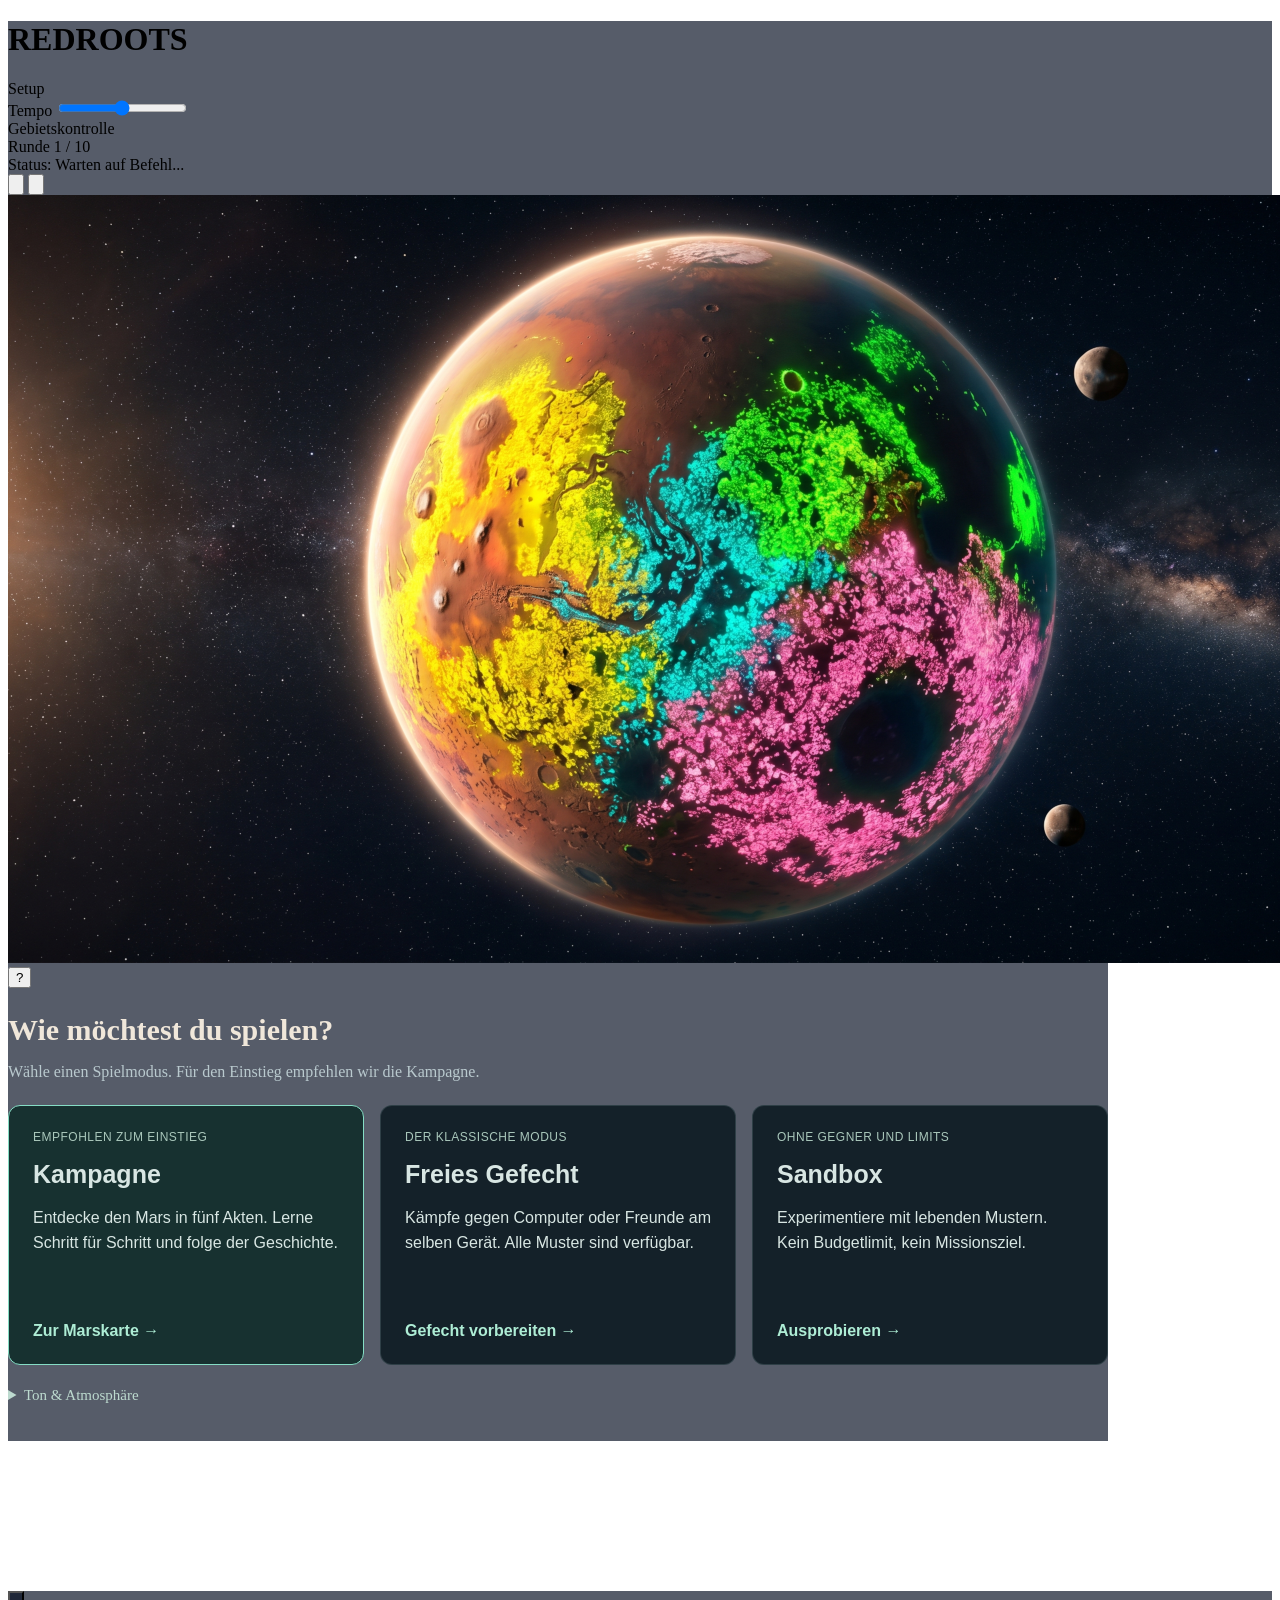
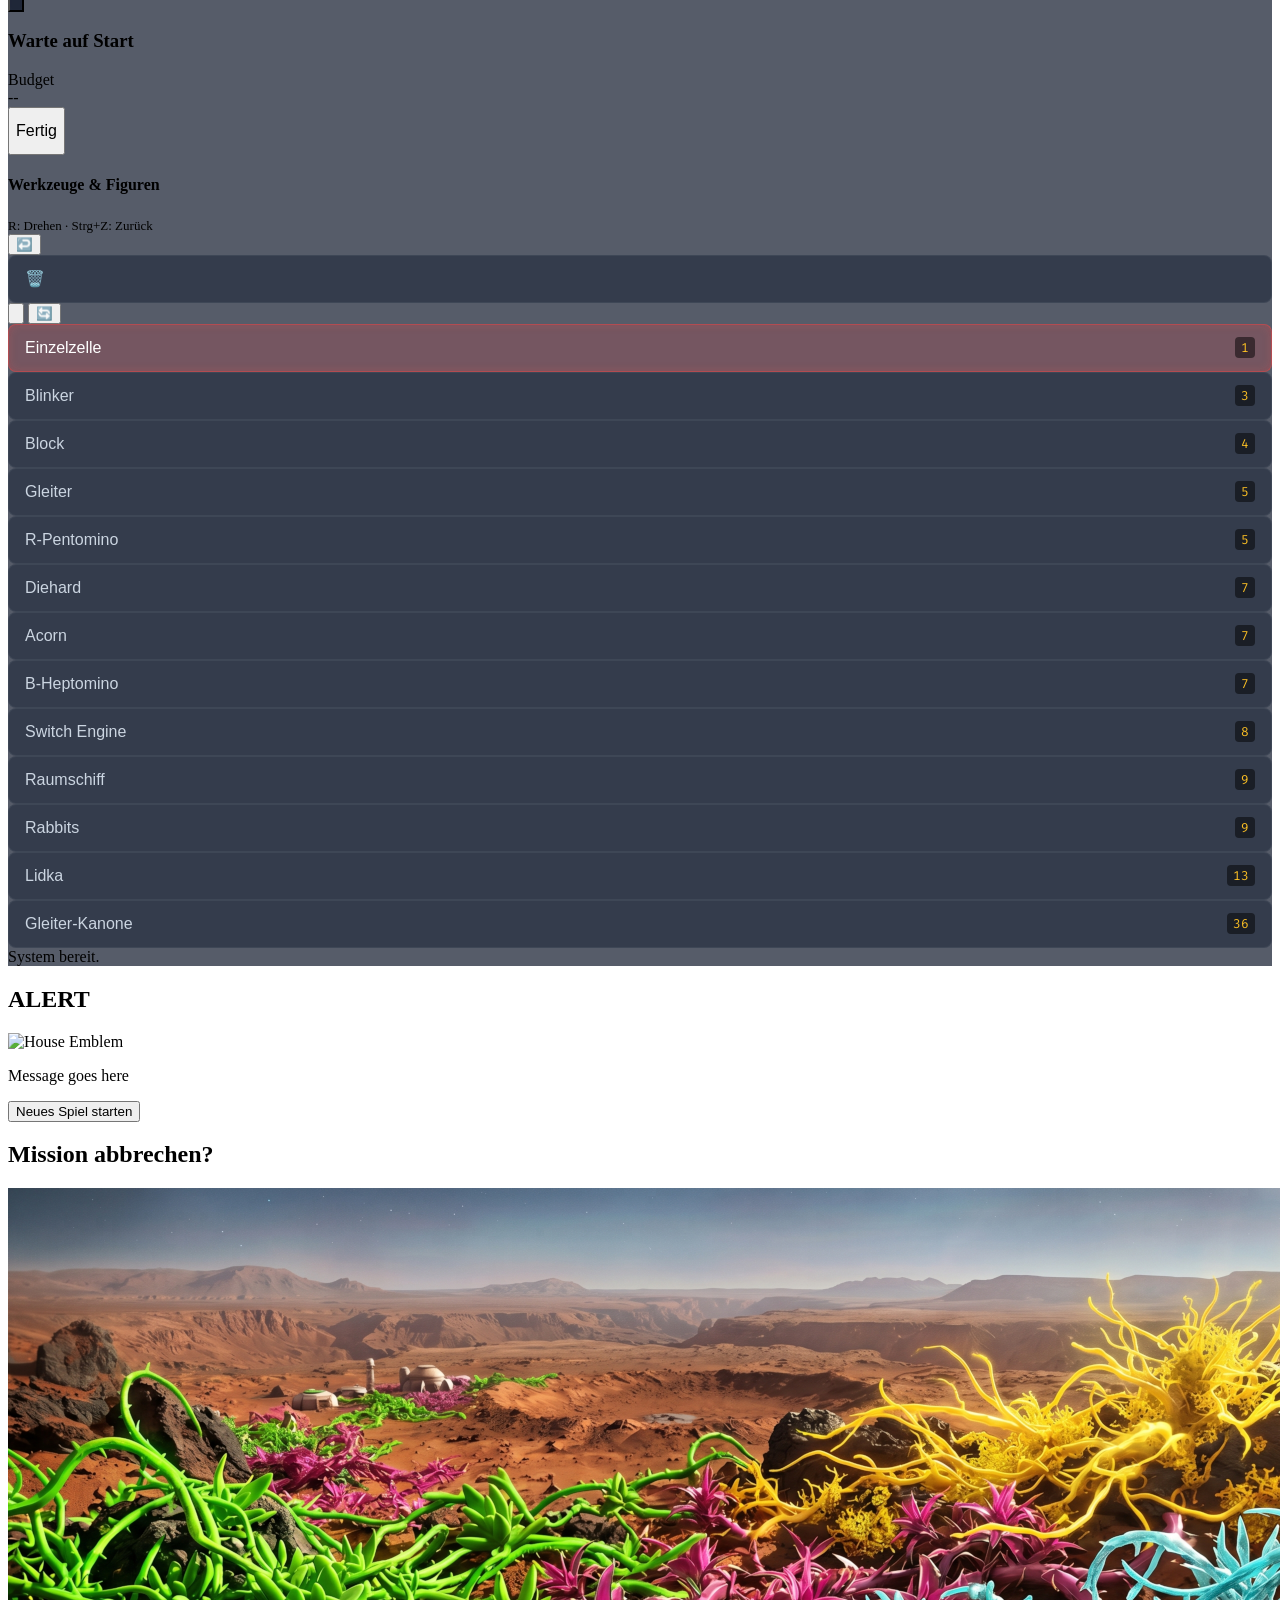
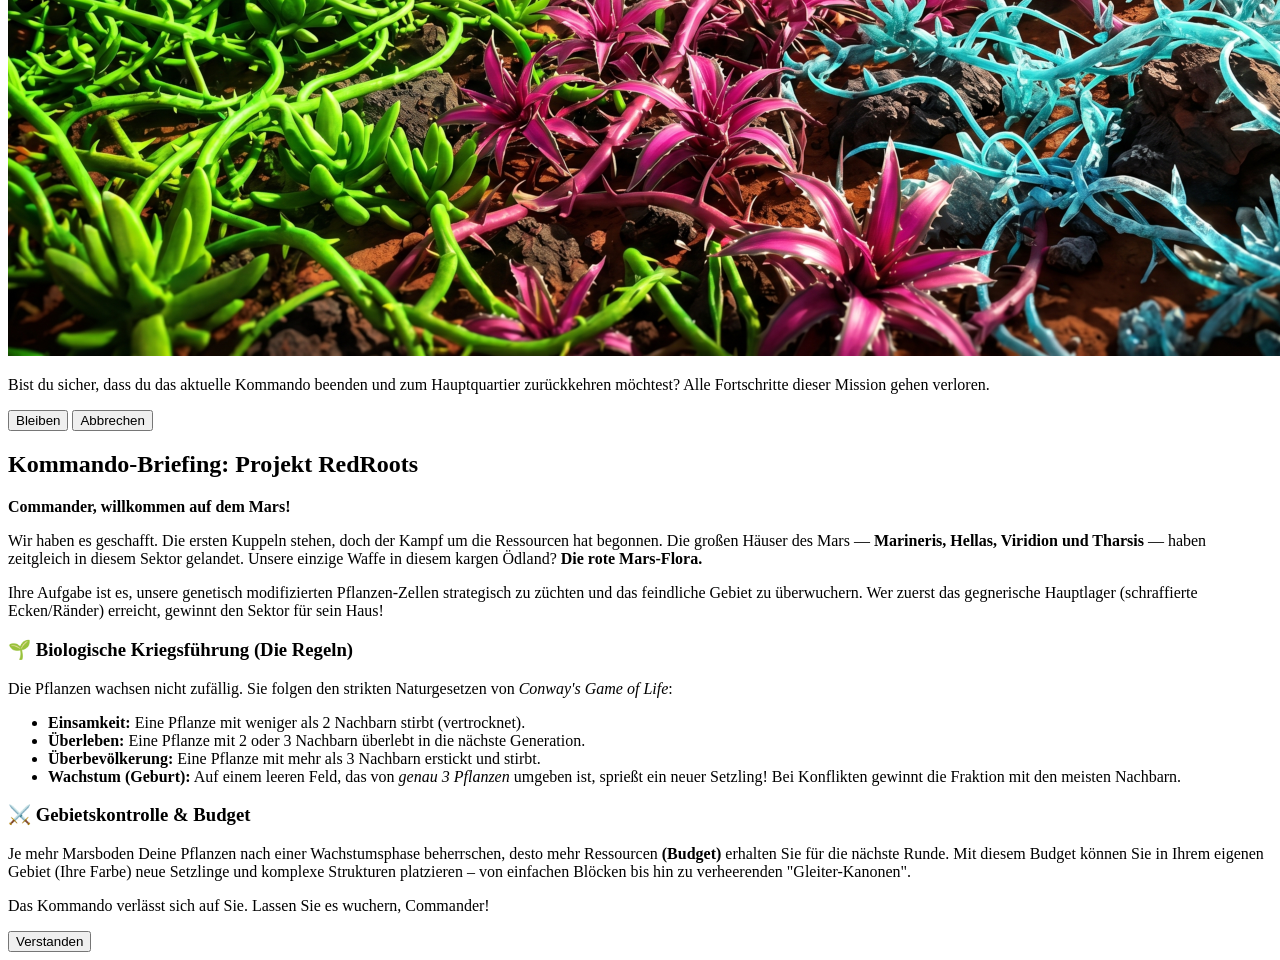
==== index.html @ 60033f5d "Add simulation controls, forecast, graded hints and round rewind Implement phase 2 of docs/MISSION_I" ====
<!DOCTYPE html>
<html lang="de">

<head>
    <meta charset="UTF-8">
    <meta name="viewport" content="width=device-width, initial-scale=1.0, user-scalable=no">
    <title>RedRoots - Mars Game of Life</title>
    <!-- Tailwind CSS for rapid UI development -->
    <script src="https://cdn.tailwindcss.com"></script>
    <script>
        tailwind.config = {
            theme: {
                extend: {
                    colors: {
                        mars: {
                            900: '#2A0A0A',
                            800: '#4A1515',
                            700: '#7A2222',
                            500: '#B23A3A',
                            300: '#E86A6A'
                        },
                        neon: {
                            cyan: '#00FFFF',
                            green: '#39FF14',
                            pink: '#FF00FF',
                            yellow: '#FFFF00'
                        }
                    },
                    fontFamily: {
                        sans: ['Inter', 'sans-serif'],
                        mono: ['Fira Code', 'monospace']
                    }
                }
            }
        }
    </script>
    <link href="https://fonts.googleapis.com/css2?family=Inter:wght@400;600;800&family=Fira+Code:wght@500&display=swap"
        rel="stylesheet">
    <link rel="stylesheet" href="css/style.css">
</head>

<body class="bg-gray-900 text-gray-100 overflow-hidden font-sans select-none">

    <!-- Background Effect -->
    <div class="fixed inset-0 z-[-1] mars-bg-gradient"></div>
    <div class="fixed inset-0 z-[-1] stars-bg opacity-30"></div>

    <!-- Main Application Container -->
    <div id="app" class="relative w-full h-[100dvh] flex flex-col">

        <!-- Top Bar: Game Info -->
        <header
            class="h-16 glass-panel border-b border-mars-800 flex items-center justify-between px-6 z-10 flex-shrink-0">
            <div class="flex items-center gap-4">
                <h1
                    class="text-2xl font-extrabold tracking-wider text-transparent bg-clip-text bg-gradient-to-r from-red-500 to-orange-400">
                    REDROOTS
                </h1>
                <span id="gamePhaseDisplay"
                    class="min-w-[200px] text-center tabular-nums px-3 py-1 bg-mars-800 rounded-full text-xs font-bold uppercase tracking-widest text-mars-300 shadow-inner">
                    Setup
                </span>
                <div class="hidden flex items-center gap-2" id="simSpeedContainer">
                    <span class="text-xs text-mars-300 uppercase tracking-widest font-bold">Tempo</span>
                    <input type="range" id="simSpeed" min="1" max="100" value="50" class="w-24">
                </div>
            </div>

            <!-- Territory Bars -->
            <div id="territoryBarContainer" class="hidden flex-1 mx-8 flex flex-col justify-center">
                <div class="text-[10px] text-gray-400 uppercase tracking-widest mb-1 text-center font-bold">
                    Gebietskontrolle</div>
                <div id="territoryBars"
                    class="w-full h-3 bg-black/50 rounded-full overflow-hidden flex shadow-inner border border-white/10">
                </div>
            </div>

            <div id="topStats" class="hidden flex items-center gap-6">
                <div class="flex flex-col items-center">
                    <span class="text-xs text-gray-400 uppercase tracking-wide">Runde</span>
                    <span id="roundDisplay" class="font-mono text-lg font-bold text-white">1 / 10</span>
                </div>
                <div class="w-px h-8 bg-gray-700"></div>
                <div class="flex items-center gap-2">
                    <span class="text-xs text-gray-400 uppercase tracking-wide">Status:</span>
                    <span id="currentPlayerDisplay" class="font-bold text-lg drop-shadow-md">Warten auf Befehl...</span>
                </div>
            </div>

            <div class="flex gap-4 items-center">
                <button id="btnHelp" class="text-gray-400 hover:text-white transition-colors" title="Anleitung & Story">
                    <svg xmlns="http://www.w3.org/2000/svg" class="h-6 w-6" fill="none" viewBox="0 0 24 24"
                        stroke="currentColor">
                        <path stroke-linecap="round" stroke-linejoin="round" stroke-width="2"
                            d="M8.228 9c.549-1.165 2.03-2 3.772-2 2.21 0 4 1.343 4 3 0 1.4-1.278 2.575-3.006 2.907-.542.104-.994.54-.994 1.093m0 3h.01M21 12a9 9 0 11-18 0 9 9 0 0118 0z" />
                    </svg>
                </button>
                <button id="btnSettings" class="text-gray-400 hover:text-white transition-colors"
                    title="Spiel abbrechen">
                    <svg xmlns="http://www.w3.org/2000/svg" class="h-6 w-6" fill="none" viewBox="0 0 24 24"
                        stroke="currentColor">
                        <path stroke-linecap="round" stroke-linejoin="round" stroke-width="2"
                            d="M10.325 4.317c.426-1.756 2.924-1.756 3.35 0a1.724 1.724 0 002.573 1.066c1.543-.94 3.31.826 2.37 2.37a1.724 1.724 0 001.065 2.572c1.756.426 1.756 2.924 0 3.35a1.724 1.724 0 00-1.066 2.573c.94 1.543-.826 3.31-2.37 2.37a1.724 1.724 0 00-2.572 1.065c-.426 1.756-2.924 1.756-3.35 0a1.724 1.724 0 00-2.573-1.066c-1.543.94-3.31-.826-2.37-2.37a1.724 1.724 0 00-1.065-2.572c-1.756-.426-1.756-2.924 0-3.35a1.724 1.724 0 001.066-2.573c-.94-1.543.826-3.31 2.37-2.37.996.608 2.296.07 2.572-1.065z" />
                        <path stroke-linecap="round" stroke-linejoin="round" stroke-width="2"
                            d="M15 12a3 3 0 11-6 0 3 3 0 016 0z" />
                    </svg>
                </button>
            </div>
        </header>

        <!-- Main Content Area -->
        <main class="flex-1 relative flex overflow-hidden">

            <!-- Start Menu Overlay (visible initially) -->
            <div id="startMenu"
                class="absolute inset-0 z-50 flex items-center justify-center p-4 bg-black/60 backdrop-blur-sm transition-opacity duration-300">
                <div
                    class="glass-panel w-full max-w-2xl p-0 rounded-2xl shadow-2xl border border-white/10 max-h-[90dvh] overflow-y-auto flex flex-col">
                    
                    <!-- Header Image -->
                    <div class="relative h-32 w-full overflow-hidden rounded-t-2xl border-b border-white/10">
                        <img id="setupHeaderImage" src="assets/Mars_Overview01.png" alt="Mars Overview" class="w-full h-full object-cover">
                        <div class="absolute inset-0 bg-gradient-to-t from-gray-900/80 to-transparent"></div>
                        <button id="btnShowBriefing" class="absolute top-4 right-4 w-10 h-10 rounded-full bg-mars-800/80 hover:bg-mars-700 flex items-center justify-center text-white text-xl font-bold border border-white/20 shadow-lg transition-transform hover:scale-110" title="Kommando-Briefing">
                            ?
                        </button>
                    </div>

                    <div class="p-6 sm:p-8">
                        <section id="modeSelection">
                            <h2>Wie möchtest du spielen?</h2><p>Wähle einen Spielmodus. Für den Einstieg empfehlen wir die Kampagne.</p>
                            <div class="mode-cards">
                                <button id="btnCampaign" class="mode-card"><small>EMPFOHLEN ZUM EINSTIEG</small><strong>Kampagne</strong><span>Entdecke den Mars in fünf Akten. Lerne Schritt für Schritt und folge der Geschichte.</span><b>Zur Marskarte →</b></button>
                                <button id="btnChooseSkirmish" class="mode-card"><small>DER KLASSISCHE MODUS</small><strong>Freies Gefecht</strong><span>Kämpfe gegen Computer oder Freunde am selben Gerät. Alle Muster sind verfügbar.</span><b>Gefecht vorbereiten →</b></button>
                                <button id="btnStartSandbox" class="mode-card"><small>OHNE GEGNER UND LIMITS</small><strong>Sandbox</strong><span>Experimentiere mit lebenden Mustern. Kein Budgetlimit, kein Missionsziel.</span><b>Ausprobieren →</b></button>
                            </div>
                        </section>
                        <section id="skirmishSetup" hidden><button id="btnBackModes" class="quiet-button">← Spielmodus wählen</button>
                        <h2 id="setupTitle" class="text-3xl font-bold mb-6 text-center text-white cursor-pointer select-none hover:text-mars-300 transition-colors">
                            Freies Gefecht
                        </h2>

                        <div class="flex flex-col items-center">
                            <!-- Main Settings (Always visible) -->
                            <div class="w-full space-y-6 text-center">
                                <div>
                                    <h3 class="text-xl font-bold text-mars-300 border-b border-mars-800 pb-2 mb-4">Wer spielt welches Haus?</h3>
                                    <label class="block text-base text-gray-300 mb-2">Wähle für jedes Haus „Mensch“ oder „Computer“. Mehrere Menschen spielen abwechselnd an diesem Gerät.</label>

                                </div>
                                
                                <!-- Dynamic House Selection -->
                                <div id="humanHousesContainer" class="grid grid-cols-2 sm:grid-cols-4 gap-4 p-4 rounded-2xl bg-black/40 border border-white/5 w-full">
                                    <!-- Populated dynamically with toggleable houses -->
                                </div>
                            </div>

                            <!-- Developer Settings (Hidden by default) -->
                            <div id="devSettings" class="hidden w-full mt-8 p-6 rounded-xl bg-orange-950/10 border border-orange-500/20 animate-in fade-in slide-in-from-bottom-4 duration-500">
                                <h3 class="text-lg font-semibold text-orange-400 border-b border-orange-900/50 pb-2 mb-4">Entwicklermodus</h3>
                                
                                <div class="grid grid-cols-1 sm:grid-cols-2 md:grid-cols-3 gap-6 text-left">
                                    <div>
                                        <label class="block text-sm text-gray-400 mb-1">Kartengröße</label>
                                        <select id="cfgMapSize"
                                            class="w-full bg-gray-800 border border-gray-700 rounded p-2 text-white">
                                            <option value="small">Klein (60x40)</option>
                                            <option value="medium">Mittel (100x60)</option>
                                            <option value="large">Groß (140x80)</option>
                                            <option value="xlarge" selected>Extra Groß (180x100)</option>
                                            <option value="xxlarge">Super Groß (240x140)</option>
                                        </select>
                                    </div>
                                    <div>
                                        <label class="block text-sm text-gray-400 mb-1">Anzahl Runden</label>
                                        <input type="number" id="cfgRounds" value="7" min="1" max="50"
                                            class="w-full bg-gray-800 border border-gray-700 rounded p-2 text-white">
                                    </div>
                                    <div>
                                        <label class="block text-sm text-gray-400 mb-1">Gebiets-Radius (Zellen)</label>
                                        <input type="number" id="cfgRadius" value="5" min="1" max="15"
                                            class="w-full bg-gray-800 border border-gray-700 rounded p-2 text-white">
                                    </div>
                                    <div>
                                        <label class="block text-sm text-gray-400 mb-1">Budget-Faktor</label>
                                        <input type="number" id="cfgBudgetFactor" value="100" min="1" max="500"
                                            class="w-full bg-gray-800 border border-gray-700 rounded p-2 text-white">
                                    </div>
                                    <div>
                                        <label class="block text-sm text-gray-400 mb-1">Evolutionsschritte</label>
                                        <input type="number" id="cfgSteps" value="1000" min="100" max="10000" step="100"
                                            class="w-full bg-gray-800 border border-gray-700 rounded p-2 text-white">
                                    </div>
                                    <div>
                                        <label class="block text-sm text-gray-400 mb-1">Gebirge</label>
                                        <div class="flex items-center gap-2">
                                            <input type="range" id="cfgRocks" value="0" min="0" max="1000" step="10"
                                                class="flex-1 accent-orange-500">
                                            <span class="text-xs text-orange-400 w-12 text-right font-mono" id="valRocks">0</span>
                                        </div>
                                    </div>
                                    <div class="flex items-center gap-3 pt-4 sm:col-span-2 md:col-span-1">
                                        <input type="checkbox" id="cfgDojoMode" class="w-5 h-5 accent-orange-500 rounded bg-gray-800 border-gray-700">
                                        <label for="cfgDojoMode" class="text-sm font-bold text-orange-400 cursor-pointer">Dojo Modus (AI vs AI)</label>
                                    </div>
                                    <div id="batchModeContainer" class="hidden flex items-center gap-3 pt-4 sm:col-span-2 md:col-span-1">
                                        <input type="checkbox" id="cfgBatchMode" class="w-5 h-5 accent-orange-500 rounded bg-gray-800 border-gray-700">
                                        <label for="cfgBatchMode" class="text-sm font-bold text-orange-400 cursor-pointer">Batch-Evolution (Auto-Restart)</label>
                                    </div>

                                </div>
                            </div>
                        </div>

                        <p class="mode-description">Klassischer Modus · Alle Genome · Zufallskarte · Bis zu vier Häuser</p>
                        <div class="mt-10 flex justify-center">
                            <button id="btnStartGame"
                                class="bg-gradient-to-r from-red-600 to-red-500 hover:from-red-500 hover:to-orange-500 text-white font-extrabold py-4 px-16 rounded-full shadow-[0_0_20px_rgba(239,68,68,0.4)] transition-all transform hover:scale-105 active:scale-95 uppercase tracking-widest">
                                Gefecht starten
                            </button>
                        </div>
                        </section>
                    </div>
                </div>
            </div>

            <!-- Game Board (Canvas) -->
            <div id="canvasContainer"
                class="flex-1 relative cursor-crosshair overflow-hidden touch-none flex items-center justify-center p-4">
                <canvas id="gameCanvas" class="shadow-2xl rounded border border-white/5 bg-[#0a0a0a]"></canvas>
            </div>

            <!-- Right Panel: Placement Tools & Budget -->
            <aside id="rightPanel"
                class="w-72 glass-panel border-l border-mars-800 flex flex-col transition-transform duration-300 translate-x-full absolute right-0 top-0 bottom-0 z-20">
                <!-- Toggle Button (Tab) -->
                <button id="btnTogglePanel"
                    class="absolute -left-10 top-1/2 -translate-y-1/2 w-10 h-24 glass-panel border-l border-t border-b border-mars-800 rounded-l-lg flex items-center justify-center text-gray-400 hover:text-white group">
                    <svg xmlns="http://www.w3.org/2000/svg"
                        class="h-6 w-6 transform transition-transform group-hover:scale-110" fill="none"
                        viewBox="0 0 24 24" stroke="currentColor" id="panelIcon">
                        <path stroke-linecap="round" stroke-linejoin="round" stroke-width="2" d="M15 19l-7-7 7-7" />
                    </svg>
                </button>

                <!-- Panel Content -->
                <div class="flex-1 flex flex-col p-4 h-full overflow-y-auto">

                    <!-- Player Status Header -->
                    <div id="panelPlayerHeader"
                        class="mb-6 p-4 rounded-xl border border-white/10 bg-black/40 text-center">
                        <h3 class="text-lg font-bold" id="panelPlayerName">Warte auf Start</h3>
                        <div class="mt-2 text-sm text-gray-400">Budget</div>
                        <div class="text-3xl font-mono font-bold text-white drop-shadow-[0_0_8px_rgba(255,255,255,0.5)]"
                            id="budgetDisplay">--</div>
                    </div>

                    <!-- Action Buttons -->
                    <div class="flex gap-2 mb-6">
                        <button id="btnFinishTurn"
                            class="flex-1 bg-green-600/80 hover:bg-green-500 text-white font-bold py-2 px-4 rounded transition shadow-[0_0_10px_rgba(34,197,94,0.3)] leading-tight text-center">
                            Fertig
                        </button>
                    </div>

                    <!-- Tools Section -->
                    <h4 class="text-sm font-semibold text-mars-300 uppercase tracking-wider mb-3">Werkzeuge & Figuren
                    </h4>

                    <div class="flex items-center justify-between mb-2 gap-2">
                        <span class="input-help text-gray-400 flex-1"><span class="desktop-help">R: Drehen · Strg+Z: Zurück</span><span class="touch-help">Tippen: setzen · Zwei Finger: Zoom / Verschieben</span></span>
                        <div class="flex gap-1">
                            <button id="btnUndo"
                                class="p-1.5 flex items-center justify-center bg-gray-800 hover:bg-gray-700 rounded text-gray-300 transition"
                                title="Rückgängig (Strg+Z)">
                                ↩️
                            </button>
                            <button id="btnEraser"
                                class="pattern-btn p-1.5 flex items-center justify-center bg-gray-800 hover:bg-gray-700 rounded text-gray-300 transition"
                                title="Radierer">
                                🗑️
                            </button>
                            <button id="btnRotate"
                                class="p-1.5 bg-gray-800 hover:bg-gray-700 rounded text-gray-300 transition"
                                title="Rotieren">
                                <svg xmlns="http://www.w3.org/2000/svg" class="h-4 w-4" fill="none" viewBox="0 0 24 24"
                                    stroke="currentColor">
                                    <path stroke-linecap="round" stroke-linejoin="round" stroke-width="2"
                                        d="M4 4v5h.582m15.356 2A8.001 8.001 0 004.582 9m0 0H9m11 11v-5h-.581m0 0a8.003 8.003 0 01-15.357-2m15.357 2H15" />
                                </svg>
                            </button>
                            <button id="btnResetSandbox"
                                class="hidden p-1.5 bg-red-900/40 hover:bg-red-800/60 rounded text-red-200 transition"
                                title="Spielfeld leeren (Reset)">
                                🔄
                            </button>
                        </div>
                    </div>

                    <div id="patternList" class="space-y-2 flex-1">
                        <!-- Populated dynamically via JS -->
                    </div>
                </div>
            </aside>

        </main>

        <!-- Bottom Banner / Event Log (Optional) -->
        <footer id="eventLog"
            class="h-8 glass-panel border-t border-mars-800 flex items-center justify-center text-xs text-gray-400 tracking-widest uppercase z-10 flex-shrink-0">
            System bereit.
        </footer>
    </div>

    <!-- Alert Overlay -->
    <div id="alertOverlay"
        class="fixed inset-0 z-[100] flex items-center justify-center pointer-events-none opacity-0 transition-opacity duration-300">
        <div class="bg-black/80 backdrop-blur-md border-t-4 border-b-4 border-red-500 py-6 px-12 transform scale-95 transition-transform duration-300 flex flex-col items-center"
            id="alertBox">
            <h2 id="alertTitle"
                class="text-4xl font-extrabold text-transparent bg-clip-text bg-gradient-to-r from-red-500 to-orange-500 text-center uppercase tracking-widest drop-shadow-[0_0_10px_rgba(239,68,68,0.8)]">
                ALERT</h2>
            <div class="my-4 relative group">
                <img id="alertImage" src="" alt="House Emblem" class="max-h-64 rounded-lg shadow-2xl border border-white/20 transition-transform duration-500 group-hover:scale-105">
                <div class="absolute inset-0 rounded-lg shadow-[inset_0_0_40px_rgba(0,0,0,0.5)] pointer-events-none"></div>
            </div>
            <p id="alertMessage" class="text-xl text-gray-300 mt-2 mb-6 text-center">Message goes here</p>
            <button id="btnRestartGame"
                class="bg-gray-800 hover:bg-gray-700 text-white font-bold py-2 px-6 rounded border border-gray-600 transition shadow-[0_0_10px_rgba(255,255,255,0.1)]">
                Neues Spiel starten
            </button>
        </div>
    </div>

    <!-- Settings/Quit Confirmation Overlay -->
    <div id="settingsOverlay"
        class="fixed inset-0 z-[100] flex items-center justify-center pointer-events-none opacity-0 transition-opacity duration-300 hidden">
        <div class="bg-gray-900/90 backdrop-blur-xl border border-white/10 rounded-2xl p-8 max-w-lg w-full mx-4 transform scale-95 transition-transform duration-300 flex flex-col items-center shadow-[0_0_50px_rgba(0,0,0,0.5)]"
            id="settingsBox">
            <h2 class="text-2xl font-bold text-white mb-4 uppercase tracking-widest">Mission abbrechen?</h2>
            
            <div class="relative w-full mb-6 group overflow-hidden rounded-xl border border-white/5">
                <img id="cancelHeaderImage" src="assets/Mars_Terraforming01.png" alt="Mars Terraforming" class="w-full h-48 object-cover transition-transform duration-700 group-hover:scale-110">
                <div class="absolute inset-0 bg-gradient-to-t from-gray-900 via-transparent to-transparent"></div>
            </div>

            <p class="text-gray-400 text-center mb-8">Bist du sicher, dass du das aktuelle Kommando beenden und zum Hauptquartier zurückkehren möchtest? Alle Fortschritte dieser Mission gehen verloren.</p>
            
            <div class="flex gap-4 w-full">
                <button id="btnSettingsCancel"
                    class="flex-1 bg-gray-800 hover:bg-gray-700 text-white font-bold py-3 rounded-xl border border-white/10 transition-all active:scale-95">
                    Bleiben
                </button>
                <button id="btnSettingsConfirm"
                    class="flex-1 bg-gradient-to-r from-red-600 to-orange-600 hover:from-red-500 hover:to-orange-500 text-white font-bold py-3 rounded-xl shadow-[0_0_20px_rgba(239,68,68,0.3)] transition-all active:scale-95">
                    Abbrechen
                </button>
            </div>
        </div>
    </div>
    <!-- Help / Story Overlay -->
    <div id="helpOverlay"
        class="fixed inset-0 z-[110] flex items-center justify-center pointer-events-none opacity-0 transition-opacity duration-300 hidden">
        <div class="bg-gray-900/95 backdrop-blur-md border border-mars-800 rounded-2xl p-8 max-w-3xl w-full mx-4 transform scale-95 transition-transform duration-300 pointer-events-auto overflow-y-auto max-h-[90vh] shadow-[0_0_50px_rgba(239,68,68,0.2)]"
            id="helpBox">
            <h2
                class="text-3xl font-extrabold text-transparent bg-clip-text bg-gradient-to-r from-red-500 to-orange-500 mb-6 border-b border-mars-800 pb-2">
                Kommando-Briefing: Projekt RedRoots</h2>

            <div class="space-y-4 text-gray-300 leading-relaxed">
                <p><strong>Commander, willkommen auf dem Mars!</strong></p>
                <p>Wir haben es geschafft. Die ersten Kuppeln stehen, doch der Kampf um die Ressourcen hat begonnen. 
                   Die großen Häuser des Mars — <strong>Marineris, Hellas, Viridion und Tharsis</strong> — haben zeitgleich in diesem Sektor gelandet. 
                   Unsere einzige Waffe in diesem kargen Ödland? <strong>Die rote Mars-Flora.</strong></p>
                <p>Ihre Aufgabe ist es, unsere genetisch modifizierten Pflanzen-Zellen strategisch zu züchten und das
                   feindliche Gebiet zu überwuchern. Wer zuerst das gegnerische Hauptlager (schraffierte Ecken/Ränder)
                   erreicht, gewinnt den Sektor für sein Haus!</p>

                <h3 class="text-xl font-bold text-mars-300 mt-6 border-b border-gray-700 pb-1">🌱 Biologische
                    Kriegsführung (Die Regeln)</h3>
                <p>Die Pflanzen wachsen nicht zufällig. Sie folgen den strikten Naturgesetzen von <em>Conway's Game of
                        Life</em>:</p>
                <ul class="list-disc pl-6 space-y-2">
                    <li><strong>Einsamkeit:</strong> Eine Pflanze mit weniger als 2 Nachbarn stirbt (vertrocknet).</li>
                    <li><strong>Überleben:</strong> Eine Pflanze mit 2 oder 3 Nachbarn überlebt in die nächste
                        Generation.</li>
                    <li><strong>Überbevölkerung:</strong> Eine Pflanze mit mehr als 3 Nachbarn erstickt und stirbt.</li>
                    <li><strong>Wachstum (Geburt):</strong> Auf einem leeren Feld, das von <em>genau 3 Pflanzen</em>
                        umgeben ist, sprießt ein neuer Setzling! Bei Konflikten gewinnt die Fraktion mit den meisten
                        Nachbarn.</li>
                </ul>

                <h3 class="text-xl font-bold text-mars-300 mt-6 border-b border-gray-700 pb-1">⚔️ Gebietskontrolle &
                    Budget</h3>
                <p>Je mehr Marsboden Deine Pflanzen nach einer Wachstumsphase beherrschen, desto mehr Ressourcen
                    <strong>(Budget)</strong> erhalten Sie für die nächste Runde. Mit diesem Budget können Sie in Ihrem
                    eigenen Gebiet (Ihre Farbe) neue Setzlinge und komplexe Strukturen platzieren – von einfachen
                    Blöcken bis hin zu verheerenden "Gleiter-Kanonen".
                </p>

                <p class="mt-6 italic text-orange-400 font-bold text-lg text-center">Das Kommando verlässt sich auf Sie.
                    Lassen Sie es wuchern, Commander!</p>
            </div>

            <div class="mt-8 flex justify-center">
                <button id="btnHelpClose"
                    class="bg-gradient-to-r from-red-600 to-red-500 hover:from-red-500 hover:to-orange-500 text-white font-bold py-3 px-12 rounded-full shadow-[0_0_15px_rgba(239,68,68,0.5)] transition-all transform hover:scale-105">
                    Verstanden
                </button>
            </div>
        </div>
    </div>

    <!-- Load Scripts in order -->
    <script src="js/utils/Constants.js"></script>
    <script src="js/core/Territory.js"></script>
    <script src="js/core/Grid.js"></script>
    <script src="js/core/AI.js"></script>
    <script src="js/core/AIEvolver.js"></script>
    <script src="js/core/InputHandler.js"></script>
    <script src="js/campaign/Missions.js"></script>
    <script src="js/campaign/Story.js"></script>
    <script src="js/campaign/Act2.js"></script>
    <script src="js/campaign/Act3.js"></script>
    <script src="js/campaign/Act4.js"></script>
    <script src="js/campaign/Act5.js"></script>
    <script src="js/campaign/Assistance.js"></script>
    <script src="js/campaign/ObjectiveSystem.js"></script>
    <script src="js/campaign/CampaignManager.js"></script>
    <script src="js/core/GameState.js"></script>
    <script src="js/ui/GameRenderer.js"></script>
    <script src="js/ui/GameAudio.js"></script>
    <script src="js/ui/UIManager.js"></script>
    <script src="js/main.js"></script>
</body>

</html>
---- css/style.css ----
/* Custom Styling for RedRoots */

.glass-panel {
    background: rgba(15, 23, 42, 0.7); /* slate-900 with opacity */
    backdrop-filter: blur(12px);
    -webkit-backdrop-filter: blur(12px);
}

.mars-bg-gradient {
    background: radial-gradient(circle at bottom, #2A0A0A 0%, #050505 80%);
}

.stars-bg {
    background-image: 
        radial-gradient(1px 1px at 20px 30px, #eee, rgba(0,0,0,0)),
        radial-gradient(1px 1px at 40px 70px, #fff, rgba(0,0,0,0)),
        radial-gradient(1px 1px at 50px 160px, #ddd, rgba(0,0,0,0)),
        radial-gradient(1.5px 1.5px at 90px 40px, #fff, rgba(0,0,0,0)),
        radial-gradient(1px 1px at 130px 80px, #fff, rgba(0,0,0,0)),
        radial-gradient(2px 2px at 160px 120px, #ddd, rgba(0,0,0,0));
    background-repeat: repeat;
    background-size: 200px 200px;
}

/* Pattern Selection Buttons */
.pattern-btn {
    display: flex;
    justify-content: space-between;
    align-items: center;
    width: 100%;
    padding: 0.75rem 1rem;
    background: rgba(30, 41, 59, 0.6);
    border: 1px solid rgba(255, 255, 255, 0.05);
    border-radius: 0.5rem;
    color: #cbd5e1;
    transition: all 0.2s ease;
}

.pattern-btn:hover {
    background: rgba(51, 65, 85, 0.8);
    border-color: rgba(255, 255, 255, 0.1);
}

.pattern-btn.active {
    background: rgba(239, 68, 68, 0.2); /* red-500 low opacity */
    border-color: rgba(239, 68, 68, 0.5);
    color: #fff;
    box-shadow: 0 0 10px rgba(239, 68, 68, 0.2) inset;
}

.pattern-cost {
    font-family: 'Fira Code', monospace;
    font-size: 0.8rem;
    background: rgba(0,0,0,0.5);
    padding: 2px 6px;
    border-radius: 4px;
    color: #fbbf24; /* amber-400 */
}

/* Scrollbar styling for panels */
::-webkit-scrollbar {
    width: 8px;
}
::-webkit-scrollbar-track {
    background: rgba(0, 0, 0, 0.2); 
}
::-webkit-scrollbar-thumb {
    background: rgba(153, 27, 27, 0.5); /* mars-700 */
    border-radius: 4px;
}
::-webkit-scrollbar-thumb:hover {
    background: rgba(153, 27, 27, 0.8); 
}

/* Canvas interactions */
canvas {
    outline: none;
    -webkit-tap-highlight-color: transparent;
}

/* Premium Sandbox Buttons */
.btn-sandbox-start {
    background: linear-gradient(135deg, #10b981 0%, #059669 100%) !important;
    box-shadow: 0 0 20px rgba(16, 185, 129, 0.4), inset 0 0 10px rgba(255, 255, 255, 0.2) !important;
    border: 1px solid rgba(255, 255, 255, 0.1) !important;
    text-shadow: 0 1px 2px rgba(0, 0, 0, 0.2);
}

.btn-sandbox-start:hover {
    background: linear-gradient(135deg, #34d399 0%, #10b981 100%) !important;
    box-shadow: 0 0 30px rgba(16, 185, 129, 0.6), inset 0 0 15px rgba(255, 255, 255, 0.3) !important;
    transform: translateY(-1px);
}

.btn-sandbox-stop {
    background: linear-gradient(135deg, #ef4444 0%, #dc2626 100%) !important;
    box-shadow: 0 0 20px rgba(239, 68, 68, 0.4), inset 0 0 10px rgba(255, 255, 255, 0.2) !important;
    border: 1px solid rgba(255, 255, 255, 0.1) !important;
    text-shadow: 0 1px 2px rgba(0, 0, 0, 0.2);
}

.btn-sandbox-stop:hover {
    background: linear-gradient(135deg, #f87171 0%, #ef4444 100%) !important;
    box-shadow: 0 0 30px rgba(239, 68, 68, 0.6), inset 0 0 15px rgba(255, 255, 255, 0.3) !important;
    transform: translateY(-1px);
}

/* Expedition command: self-contained styles, also usable without the utility CDN. */
[hidden] { display: none !important; }
.campaign-entry { display:flex; justify-content:space-between; gap:16px; width:100%; padding:20px; margin-bottom:26px; border:1px solid #55cfc0; border-radius:8px; background:linear-gradient(110deg,#153b3d,#102127); color:#8affe9; font-weight:800; letter-spacing:.12em; }
.campaign-entry span { font-size:12px; letter-spacing:0; font-weight:400; }
.campaign-screen { position:fixed; inset:0; z-index:100; overflow:auto; background:#090f13; color:#dce5e5; font-family:Inter,ui-sans-serif,system-ui,sans-serif; padding:0 max(28px,calc((100vw - 1400px)/2)); background-image:radial-gradient(ellipse at 25% 38%,#49271f66,transparent 53%); }
.campaign-screen button,.campaign-screen a { cursor:pointer; }
.campaign-screen button:focus-visible,.campaign-screen a:focus-visible,.mission-hud a:focus-visible { outline:2px solid #a0fff0; outline-offset:5px; }
.expedition-header { display:flex; align-items:center; justify-content:space-between; gap:20px; padding:25px 0; border-bottom:1px solid #ffffff17; }
.expedition-brand { color:#f3f1ed; font-size:23px; font-weight:900; letter-spacing:-1px; text-decoration:none; line-height:1; }
.expedition-brand span { color:#ec865f; }.expedition-brand small { display:block; font-size:8px; letter-spacing:2px; color:#8a9498; margin-top:8px; }
.mission-eyebrow { font:10px ui-monospace,monospace; letter-spacing:2px; color:#c6997f; }.quiet-button { background:transparent; color:#aabbbd; border:1px solid #ffffff24; border-radius:5px; padding:11px 15px; text-decoration:none; font-size:12px; }
.expedition-intro { display:flex; align-items:center; justify-content:space-between; gap:24px; padding:42px 0 28px; }
.expedition-intro h1 { font-size:clamp(30px,3.1vw,49px); letter-spacing:-2px; line-height:1.15; font-weight:650; margin:13px 0; }.expedition-intro h1 em { font-style:normal; color:#dfa98c; }.expedition-intro p { color:#8d9c9f; font-size:13px; }
.expedition-progress { text-align:right; min-width:170px; }.expedition-progress strong { font-size:48px; font-weight:300; }.expedition-progress strong span { font-size:21px; color:#647378; }.expedition-progress small { display:block; font:9px monospace; letter-spacing:2px; color:#839295; }.expedition-progress>div { color:#e3b780; margin-top:14px; font-size:12px; }.expedition-progress>div span { color:#839295; margin-left:8px; }
.expedition-layout { display:grid; grid-template-columns:minmax(0,1.6fr) minmax(320px,1fr); border:1px solid #ffffff18; border-radius:12px; overflow:hidden; background:#0b1218a8; }
.mars-chart { position:relative; min-height:530px; overflow:hidden; display:flex; flex-direction:column; justify-content:space-between; background:radial-gradient(ellipse at center,#4f2c242e,transparent 70%); }
.chart-caption { z-index:2; display:flex; justify-content:space-between; padding:22px; color:#95a3a5; font:9px monospace; letter-spacing:1px; }.chart-caption span { color:#53656b; font-size:8px; }
.mars-globe { position:relative; width: min(92%,530px); aspect-ratio:1; margin:-15px auto -10px; border-radius:50%; background:radial-gradient(circle at 65% 35%,#b67b56,#713b2c 45%,#2c1b1c 74%); box-shadow:inset -48px -18px 65px #03090ecc,inset 4px 0 10px #ffc09944,0 0 70px #bb5f2820; }
.mars-surface { position:absolute; inset:0; border-radius:50%; background-image:url('../assets/Mars_Overview01.png'); background-size:cover; background-position:center; mix-blend-mode:luminosity; opacity:.32; box-shadow:inset -65px -5px 70px #000; }
.mars-grid { position:absolute; inset:0; border-radius:50%; background:repeating-linear-gradient(0deg,transparent 0 49px,#ffe0c013 50px 51px),repeating-linear-gradient(90deg,transparent 0 64px,#ffe0c012 65px 66px); box-shadow:inset -60px -10px 95px #060c14; }
.route-lines { position:absolute; inset:0; width:100%; height:100%; overflow:visible; }.route-lines line { stroke:#edb38a55; stroke-width:.3; stroke-dasharray:1 1; }.route-lines line.explored { stroke:#7cffe0; stroke-width:.45; stroke-dasharray:none; }
.sector-node { position:absolute; transform:translate(-50%,-50%); width:29px; height:29px; border-radius:50%; border:1px solid #dab28d66; color:#e7cec0; background:#322d2c; font:10px monospace; z-index:3; transition:box-shadow .2s; }.sector-node.selected { outline:1px solid #ffd1aa99; outline-offset:7px; background:#f6c6a2; color:#36231b; box-shadow:0 0 28px #ffc79855; }.sector-node.conquered { background:#27594f; color:#99ffe1; border-color:#72e7ce; box-shadow:0 0 20px #55ffb944; }.sector-node:disabled { background:#202229; color:#8b807b; cursor:default; }
.planet-label { position:absolute; color:#dfbca7aa; font:8px monospace; letter-spacing:2px; }.planet-label small { display:block; font-size:6px; opacity:.5; margin-top:5px; }.label-tharsis { top:40%;left:14%; }.label-chryse { top:23%;left:52%; }.label-valles { top:82%;left:30%; }
.chart-legend { display:flex; gap:20px; justify-content:center; color:#92a1a5; font:9px monospace; padding:18px 0; }.chart-legend span:first-child { color:#8ed9c8; }.chart-transmission { display:flex; align-items:center; gap:7px; padding:15px 22px; border-top:1px solid #ffffff10; font:8px monospace; letter-spacing:1px; color:#8ab6ac; }.chart-transmission>span:last-child { margin-left:auto; color:#576e75; }.signal-dot { width:5px;height:5px;border-radius:50%;background:#83ddbd;box-shadow:0 0 8px #83ddbd; }
.mission-briefing { padding:30px; border-left:1px solid #ffffff17; background:#111a20d9; }.mission-briefing>.mission-eyebrow { display:flex; justify-content:space-between; }.mission-briefing>.mission-eyebrow span { color:#94b7b4; letter-spacing:0; text-transform:uppercase; }.mission-briefing h2 { font-size:32px; font-weight:600; letter-spacing:-1px; margin:18px 0 3px; }.mission-location { font-size:11px; color:#728b93; }.mission-briefing blockquote { font-family:Georgia,serif; color:#e1b797; font-size:19px; margin:22px 0 12px; }.mission-briefing p { font-size:12px; line-height:1.8; color:#9fadb2; }.brief-objective { border-left:2px solid #81d1bc; background:#83dbc008; padding:12px 14px; margin:20px 0 13px; }.brief-objective small { display:block; color:#75bba9; font:8px monospace; letter-spacing:2px; margin-bottom:7px; }.brief-objective strong { font-size:12px; font-weight:500; }.bonus-list { list-style:none; padding:0; color:#8d9ca2; font-size:11px; line-height:2; }.mission-meta { display:flex;gap:20px;font:9px monospace;color:#6f858e;margin:19px 0; }.genome-reward { display:flex;justify-content:space-between;align-items:center;gap:15px;border-top:1px solid #ffffff13;padding:17px 0; }.genome-reward span { font:8px monospace;letter-spacing:1px;color:#8b9b9e; }.genome-reward strong { font-size:12px;color:#9cdcc5; }.launch-button { display:flex;justify-content:space-between;align-items:center;gap:22px;background:#c1e9d9;color:#102b26;border:0;padding:16px 20px;width:100%;border-radius:5px;font-size:12px;font-weight:750; }.launch-button:hover { background:#e0fff0; }
.genome-archive { padding:28px 0; }.genome-archive h3 { font-size:15px;font-weight:400;margin-top:8px;color:#a6b6b9; }.genome-cards { display:grid;grid-template-columns:repeat(7,1fr);gap:8px;margin-top:18px; }.genome-card { border:1px solid #ffffff18;border-radius:6px;padding:12px;background:#121e23; }.genome-card svg { width:60px;height:35px;fill:#a5e6ce; }.genome-card strong { display:block;font-size:11px;font-weight:500;margin:8px 0 4px; }.genome-card small { font-size:9px;color:#718b93; }.genome-card.locked { opacity:.35; }.genome-card.locked svg { filter:blur(2px); }.campaign-footer { padding:0 0 24px;color:#60767e;font:9px monospace;display:flex;justify-content:space-between;gap:12px; }
.mission-hud { position:fixed;z-index:25;left:18px;top:90px;width:min(360px,calc(100vw - 40px));background:#0c1722ed;border:1px solid #83dfbe44;border-radius:9px;padding:15px 18px;box-shadow:0 8px 30px #0006;pointer-events:auto;transition:transform 0.3s cubic-bezier(0.16, 1, 0.3, 1); }.mission-hud.collapsed { transform:translateX(calc(-100% - 18px));box-shadow:none; }.mission-hud-toggle { position:absolute;left:calc(100% - 1px);top:14px;width:38px;height:56px;background:#0c1722ed;backdrop-filter:blur(12px);-webkit-backdrop-filter:blur(12px);border:1px solid #83dfbe44;border-left:none;border-radius:0 9px 9px 0;color:#9cd4c4;display:flex;align-items:center;justify-content:center;cursor:pointer;box-shadow:4px 6px 20px #0006;transition:background 0.2s, color 0.2s;padding:0; }.mission-hud-toggle:hover { color:#ffffff;background:#142838; }.mission-hud-toggle .hud-toggle-icon { width:20px;height:20px;transition:transform 0.2s ease; }.mission-hud-toggle:hover .hud-toggle-icon { transform:scale(1.15); }.mission-hud-toggle:focus-visible { outline:2px solid #a0fff0;outline-offset:2px; }.mission-hud .mission-eyebrow { display:flex;justify-content:space-between;color:#7abfad;font-size:8px;letter-spacing:1px; }.mission-hud a { color:#a2cabe; }.mission-hud h2 { font-size:19px;margin:8px 0;color:#f0e5d7; }.mission-hud p { font-size:11px;line-height:1.6;color:#b7c5c9;margin:6px 0; }.hud-telemetry { display:flex;gap:18px;color:#80bba8;font:8px monospace;margin:12px 0; }.mission-hud summary { font-size:10px;color:#dcb18c;cursor:pointer; }.mission-result { max-width:600px;margin:8vh auto;padding:36px;border:1px solid #79bca733;border-radius:14px;background:#101d24; }.result-stars { font-size:43px;letter-spacing:14px;color:#e6c18c;margin:25px 0; }.mission-result h1 { font-size:36px;line-height:1.2;letter-spacing:-1px; }.mission-result h2 { color:#8eb8ad;font-size:15px;margin:14px 0; }.mission-result p { line-height:1.8;color:#a3b7bd;font-size:13px; }.result-objectives { list-style:none;padding:20px 0;line-height:2.4;color:#c6d5cf;font-size:12px; }.result-actions { display:flex;align-items:center;gap:14px;margin:20px 0; }.result-actions a { white-space:nowrap; }
@media(max-width:800px) { .campaign-screen{padding:0 18px}.expedition-header>.mission-eyebrow{display:none}.expedition-intro{padding-top:26px}.expedition-progress{min-width:100px}.expedition-progress strong{font-size:32px}.expedition-layout{grid-template-columns:1fr}.mars-chart{min-height:340px}.mars-globe{max-width:390px}.mission-briefing{border-left:0;border-top:1px solid #ffffff17;padding:23px}.genome-cards{grid-template-columns:repeat(4,1fr)}.campaign-footer{flex-direction:column}.mission-hud{top:78px;width:250px;padding:10px 13px}.mission-hud h2{font-size:15px}.mission-result{padding:24px}.mission-result h1{font-size:28px} }
@media(prefers-reduced-motion:reduce) { .campaign-screen * { transition:none!important; } }
.mode-description { color:#98a7b2;text-align:center;font-size:12px;margin-top:20px; }.sandbox-entry{max-width:280px;margin:15px auto 0}.briefing-voice{font:8px monospace;color:#719f9b;letter-spacing:1px;margin:18px 0 6px}.story-archive{border:1px solid #ffffff16;border-radius:8px;padding:22px;margin-top:24px;background:#101a20}.story-archive h3{font-size:20px;color:#dec1a7;margin:10px 0}.story-archive p{font-size:12px;line-height:1.8;color:#9bb0b6;max-width:850px}.story-archive small{display:block;color:#6c858d;font-size:10px;margin-top:14px}.story-archive details{border-top:1px solid #ffffff12;margin-top:13px;padding-top:13px}.story-archive summary{font-size:12px;color:#a2d4c3;cursor:pointer}.genome-card{min-width:0;overflow-wrap:anywhere}.expedition-layout>*{min-width:0}.campaign-screen{overflow-x:hidden}.in-mission #canvasContainer{background:radial-gradient(ellipse at center,#291c1744,transparent 80%)}
@media(max-width:800px){.expedition-intro{align-items:flex-start}.expedition-progress{min-width:80px}.expedition-progress small{font-size:7px;letter-spacing:1px}.expedition-intro h1{letter-spacing:-1px}.chart-caption{font-size:8px;padding:18px 13px}.chart-caption span{font-size:6px}.genome-card{padding:8px}.genome-card strong{font-size:9px}.campaign-entry{flex-direction:column;text-align:left}.in-mission .mission-hud{top:74px;left:10px;right:10px;width:auto}.in-mission .mission-hud details p{max-height:90px;overflow:auto}.in-mission #rightPanel{z-index:30}}
.progress-tools label,.result-code label { display:block;font-size:12px;color:#aecdc5;margin:16px 0 8px; }
.code-controls { display:flex;gap:10px;max-width:620px; }
.code-controls input,.result-code input { min-width:0;flex:1;background:#091319;border:1px solid #659e8e66;border-radius:5px;padding:12px;color:#b5f0dc;font:14px monospace; }
.progress-tools ul { list-style:none;padding:12px 0;line-height:2;color:#99b9b0;font-size:12px; }
.progress-tools>button { margin-top:20px; }
.progress-tools #progressMessage { color:#cfdbac; }
.result-code input { width:100%; }
.result-code small { display:block;color:#93b6ac;margin-top:10px;font:11px monospace; }
@media(max-width:550px) { .code-controls { flex-direction:column; } }

/* Readable type and comfortably spaced controls across desktop and touch screens. */
.campaign-screen { font-size:16px; }
.mission-briefing p, .story-archive p, .mission-result p, .expedition-intro p,
.brief-objective strong, .bonus-list, .result-objectives, .progress-tools ul { font-size:16px; line-height:1.7; color:#bdcbd0; }
.mission-eyebrow, .briefing-voice, .brief-objective small, .mission-meta,
.genome-reward span, .campaign-footer, .chart-caption, .chart-caption span,
.chart-transmission, .chart-legend, .expedition-brand small { font-size:12px; line-height:1.5; letter-spacing:1px; }
.mission-location, .genome-card small, .story-archive small, .expedition-progress small,
.result-code small { font-size:14px; line-height:1.5; color:#a3b6be; }
.quiet-button, .launch-button, .genome-reward strong, .genome-card strong,
.progress-tools label, .result-code label, .story-archive summary,
.code-controls input, .result-code input, .mode-description { font-size:16px; }
.campaign-screen button:not(.sector-node), .campaign-screen input,
.campaign-screen summary, .campaign-screen .quiet-button { min-height:48px; }
.campaign-screen summary { padding:12px 0; }
.expedition-header { flex-wrap:wrap; }
.expedition-layout { grid-template-columns:minmax(0,1.25fr) minmax(390px,1fr); }
.mission-briefing { padding:32px; }
.mission-briefing blockquote { font-size:23px; }
.mission-meta, .genome-reward, .chart-caption, .chart-transmission, .chart-legend { flex-wrap:wrap; gap:12px; }
.genome-cards { grid-template-columns:repeat(auto-fit,minmax(145px,1fr)); }
.genome-card.locked { opacity:.7; }
.planet-label { font-size:11px; letter-spacing:1px; }
.planet-label small { font-size:10px; opacity:.85; }
.sector-node { width:44px;height:44px;font-size:15px; }
.sector-list { display:grid;grid-template-columns:1fr;gap:8px;padding:20px; }
.sector-list button { display:flex;align-items:center;gap:14px;text-align:left;padding:12px 16px;border:1px solid #ffffff25;border-radius:6px;background:#142129;color:#d6e5e1;font-size:16px; }
.sector-list button span:last-child { margin-left:auto; }
.sector-list button[aria-pressed="true"] { border-color:#9ce4cd;background:#203d3a; }
.sector-list button:disabled { color:#8f9ea4;background:#101820;cursor:default; }
.mission-hud p { font-size:16px; }
.mission-hud .mission-eyebrow, .hud-telemetry { font-size:12px;line-height:1.5; }
.mission-hud summary { font-size:15px;min-height:44px;padding:10px 0; }
.mission-hud a { padding:8px;min-height:44px;display:inline-flex;align-items:center; }
.mission-hud { width:380px; }
.input-help { font-size:13px;white-space:normal; }
.touch-help { display:none; }
#btnFinishTurn, .pattern-btn { min-height:48px;font-size:16px; }
#btnFinishTurn { text-align:center;line-height:1.25; }
#canvasContainer { min-width:0;min-height:0;padding:0; }
#gameCanvas { display:block; }
#app > main { min-height:0; }
@media(max-width:1100px) {
    .expedition-layout { grid-template-columns:1fr; }
    .mission-briefing { border-left:0;border-top:1px solid #ffffff20; }
    .sector-list { grid-template-columns:repeat(2,minmax(0,1fr)); }
    .mars-globe { max-width:530px;margin:12px auto; }
}
@media(max-width:1024px) {
    #app > header { height:auto;min-height:64px;padding:8px 12px;gap:8px;flex-wrap:wrap; }
    #app > header > div:first-child { flex:1;gap:10px;flex-wrap:wrap; }
    #app > header h1 { font-size:20px; }
    #gamePhaseDisplay { min-width:0;font-size:12px;letter-spacing:0;padding:6px 10px; }
    #topStats { gap:12px;order:3;width:100%;justify-content:space-between; }
    #topStats > div:nth-child(2), #territoryBarContainer { display:none!important; }
    #topStats > div:first-child { flex-direction:row;gap:8px; }
    #currentPlayerDisplay { font-size:14px; }
    #topStats > div:last-child > span:first-child { display:none; }
    #simSpeedContainer { gap:8px; }
    #simSpeed { height:32px; }
    #app > main { flex-direction:column; }
    .in-mission .mission-hud, .mission-hud { position:relative;inset:auto;width:auto;flex-shrink:0;margin:0;border-radius:0;padding:8px 14px;max-height:190px;overflow:auto;box-shadow:none; }
    .mission-hud h2 { font-size:18px;margin:0; }
    .mission-hud p { font-size:15px;margin:3px 0; }
    .mission-hud .mission-eyebrow { font-size:12px;align-items:center; }
    .mission-hud a { min-height:44px;padding:4px 8px; }
    .hud-telemetry { display:none; }
    .mission-hud summary { font-size:14px;padding:8px 0; }
    #rightPanel { position:relative;inset:auto;width:100%;height:230px;max-height:35dvh;flex-shrink:0;transform:none!important;border-top:1px solid #497264; }
    #rightPanel > div { padding:10px 12px;display:grid;grid-template-columns:1fr 1fr;gap:8px;align-content:start;overflow:auto; }
    #panelPlayerHeader { margin:0;padding:0 8px;border:0!important;box-shadow:none!important;display:flex;align-items:center;gap:8px; }
    #panelPlayerName { display:none; }
    #panelPlayerHeader > div { margin:0; }
    #budgetDisplay { font-size:24px; }
    #panelPlayerHeader + div { margin:0; }
    #rightPanel h4 { display:none; }
    #rightPanel .input-help { font-size:13px; }
    #rightPanel > div > .items-center { grid-column:1/-1; margin:0; }
    #patternList { grid-column:1/-1;display:flex;gap:8px;overflow-x:auto;flex-shrink:0;padding-bottom:4px; }
    #patternList .pattern-btn { width:auto;flex-shrink:0;gap:12px;margin:0; }
    #btnTogglePanel, .mission-hud-toggle { display:none; }
    .desktop-help { display:none; }.touch-help { display:inline; }
    #eventLog { font-size:11px;letter-spacing:0;height:26px; }
}
@media(max-width:550px) {
    .campaign-screen { padding:0 14px; }
    .expedition-header { gap:12px; }
    .expedition-intro { flex-direction:column;gap:16px; }
    .expedition-progress { text-align:left;display:flex;align-items:center;gap:12px;flex-wrap:wrap; }
    .expedition-progress strong { font-size:30px; }.expedition-progress small { font-size:12px; }
    .expedition-progress > div { margin:0; }
    .expedition-intro h1 { font-size:34px; }
    .sector-list { grid-template-columns:1fr;padding:14px; }
    .mars-globe { width:96%; }
    .planet-label { font-size:10px; }
    .label-tharsis { left:8%;top:32%; }
    .mission-briefing { padding:22px 18px; }
    .mission-briefing > .mission-eyebrow { gap:12px;flex-wrap:wrap; }
    .genome-cards { grid-template-columns:repeat(2,minmax(0,1fr)); }
    .genome-card { padding:14px; }.genome-card strong { font-size:16px; }
    .result-actions { flex-direction:column;align-items:stretch; }
    .result-actions a { text-align:center; }
    #app > header { padding:4px 8px;gap:4px; }
    #app > header > div:last-child { gap:0; }
    #app > header h1 { font-size:17px; }
    #currentPlayerDisplay { max-width:220px;overflow:hidden;text-overflow:ellipsis;white-space:nowrap; }
}
@media(max-width:1024px) and (orientation:landscape) {
    #app > main { flex-direction:row; }
    #rightPanel { width:280px;height:100%;max-height:none; }
    #rightPanel > div { display:flex; }
    #patternList { flex-direction:column;overflow:visible; }
    .in-mission .mission-hud { position:absolute;z-index:15;top:0;left:0;right:280px;max-height:72px;opacity:.96; }
    .mission-hud h2,.mission-hud > p { display:none; }
    .mission-hud:focus-within { max-height:170px; }
    .mission-hud .mission-eyebrow { float:left;margin-right:14px; }
    #topStats { width:auto;order:0; }
}
#boardZoomControls { position:absolute;bottom:8px;right:300px;display:flex;gap:4px;z-index:5;background:#0c1722ed;border:1px solid #688b8155;border-radius:8px;padding:3px; }
#boardZoomControls button { min-width:44px;min-height:44px;font-size:20px;color:#d4ede3;border-radius:4px; }
#boardZoomControls button[data-zoom="fit"] { font-size:14px;padding:0 10px; }
#boardZoomControls button:hover { background:#27403b; }
@media(max-width:1024px) { #boardZoomControls { right:8px; } }

/* Start with one decision; house configuration belongs only to free skirmishes. */
#startMenu > .glass-panel { max-width:1100px; }
#modeSelection h2 { font-size:30px;font-weight:700;color:#f0e7da;margin-bottom:8px; }
#modeSelection > p { font-size:16px;color:#b9c9ce;margin-bottom:24px; }
.mode-cards { display:grid;grid-template-columns:repeat(3,minmax(0,1fr));gap:16px; }
.mode-card { display:flex;flex-direction:column;gap:16px;text-align:left;padding:24px;border:1px solid #637b8255;border-radius:12px;background:#142129;color:#d8e6e3;min-height:260px; }
.mode-card:first-child { border-color:#85ddc5;background:#173130; }
.mode-card small { font-size:12px;color:#a9c7bb;letter-spacing:.5px; }
.mode-card strong { font-size:25px; }
.mode-card span { font-size:16px;line-height:1.6; }
.mode-card b { margin-top:auto;font-size:16px;color:#aeedd5; }
.mode-card:hover,.mode-card:focus-visible { background:#24413e;outline:2px solid #a5edd4;outline-offset:2px; }
.house-controller { display:flex;flex-direction:column;gap:10px;align-items:center;padding:12px;border:1px solid #ffffff22;border-radius:8px;color:#e0e8e7; }
.house-controller img { height:65px;object-fit:contain; }
.house-controller strong { font-size:16px; }
.house-controller select { width:100%;min-height:48px;padding:8px;background:#182c35;border:1px solid #749e95;border-radius:6px;font-size:16px; }
#humanHousesContainer { padding:0;gap:12px;background:none; }
#skirmishSetup #setupTitle { margin:12px 0; }
#skirmishSetup .mode-description { margin-top:12px; }
#skirmishSetup .mt-10 { margin-top:20px; }
@media(orientation:landscape) and (max-width:1100px) {
    #startMenu { padding:10px; }
    #startMenu > .glass-panel { max-height:100%; }
    #startMenu > .glass-panel > div:first-child { display:none; }
    #startMenu > .glass-panel > div:last-child { padding:18px; }
    #modeSelection h2 { font-size:24px; }
    #modeSelection > p { margin-bottom:14px; }
    .mode-cards { gap:10px; }
    .mode-card { padding:16px;gap:10px;min-height:220px; }
    .mode-card strong { font-size:22px; }
    .mode-card span { font-size:15px;line-height:1.5; }
    #humanHousesContainer { grid-template-columns:repeat(4,minmax(0,1fr)); }
}
@media(orientation:portrait) and (max-width:650px) {
    .mode-cards { grid-template-columns:1fr; }
    .mode-card { min-height:0; }
    #modeSelection > p::after { content:' Zum Spielen drehe dein Gerät ins Querformat.';color:#e2c398; }
}
@media(orientation:landscape) and (max-height:550px) {
    #startMenu > .glass-panel > div:last-child { padding:12px 18px; }
    #modeSelection h2 { font-size:22px;margin-bottom:4px; }
    #modeSelection > p { font-size:14px;margin-bottom:10px; }
    .mode-card { min-height:0;padding:12px;gap:8px; }
    .mode-card small { display:none; }
    .mode-card strong { font-size:20px; }
    .mode-card span { font-size:14px;line-height:1.45; }
    .mode-card b { font-size:14px; }
}
.audio-settings { position:relative;font-size:15px;color:#bddacf;margin-top:12px; }
.audio-settings summary { min-height:44px;padding:10px 0;cursor:pointer; }
.audio-options { padding:14px;border:1px solid #789d8e55;border-radius:8px;background:#122129;min-width:230px; }
.audio-options button { display:block;min-height:44px;padding:8px;border:1px solid #8ac5b2;border-radius:5px;width:100%;font-size:15px; }
.audio-options label { display:flex;align-items:center;justify-content:space-between;gap:12px;margin:12px 0;font-size:15px; }
.audio-options input { width:120px;min-height:44px;accent-color:#a1e0c7; }
.audio-options p { font-size:14px!important; }
.expedition-header .audio-settings { margin:0; }
.expedition-header .audio-options { position:absolute;right:0;top:100%;z-index:10;width:290px; }
.narration-button { margin:12px 0; }
#rightPanel .audio-settings { grid-column:1/-1; }
@media(max-width:550px) { .expedition-header .audio-options { position:relative;width:auto; } }
.campaign-completion { margin:0 0 24px;padding:20px 24px;border:1px solid #8ad7bb66;border-radius:10px;background:#17302b; }
.campaign-completion h2 { font-size:24px;color:#c4f1df;margin-bottom:8px; }
.campaign-completion p { font-size:16px;line-height:1.6;color:#bdd1cb;margin:6px 0; }
/* Selection and completion are different states, including on conquered sectors. */
.sector-node.selected, .sector-node.conquered.selected { color:#15232b;background:#ffe1a3;border:3px solid #fff4d5;outline:3px solid #ffbd5f;outline-offset:7px;box-shadow:0 0 0 13px #ffca6430,0 0 38px #ffbc6477;font-size:18px;z-index:4; }
.sector-list button[aria-pressed="true"] { background:#473722;border:2px solid #ffcf82;border-left:7px solid #ffcf82;color:#fff0d2;font-weight:700; }
.sector-list button[aria-pressed="true"] span:last-child { color:#ffe1a3;font-size:12px; }
.selected-mission-label { display:inline-block;padding:8px 12px;background:#ffd286;color:#302315;border-radius:5px;font-size:13px;letter-spacing:1px;font-weight:800;margin-bottom:18px; }
.act-tabs { display:flex;gap:12px;margin:0 0 20px;flex-wrap:wrap; }
.act-tabs button { min-height:48px;padding:12px 20px;border:1px solid #71978c;border-radius:7px;color:#cce2db;background:#14272b;font-size:16px; }
.act-tabs button[aria-pressed="true"] { background:#b9e8d5;color:#102d23;font-weight:700; }
.act-tabs button:disabled { opacity:.55;cursor:default; }
.objective-progress { color:#ffe1a3!important;font-weight:600; }
@media(max-width:1024px) and (orientation:landscape) { .mission-hud > .objective-progress { display:block;clear:both;font-size:13px;margin:0; } .in-mission .mission-hud { max-height:85px; } }

/* Mission illustrations stay outside the board and never carry essential text. */
.mission-art { display:block;position:relative;margin:0 0 24px;border:1px solid #bfe9de38;border-radius:8px;overflow:hidden;background:#090f13; }
.mission-art img { display:block;width:100%;height:auto;aspect-ratio:1672/941;object-fit:cover; }
@media(max-width:1024px) and (orientation:landscape) { .mission-art img { max-height:220px;object-fit:contain; } }
.sector-report { margin-top:20px;padding:16px;border-left:2px solid #9cdcc5;background:#83dbc008; }
.sector-report p { margin:8px 0 0; }

/* Mission tension feedback: threats, countdowns, event toasts and failure analysis. */
.objective-alert { border-left:4px solid #ffb347;padding-left:8px;color:#ffd7a8!important; }
.objective-alert.alarm { border-left-color:#ff4d5e;color:#ffc2c9!important;background:#ff4d5e1f; }
.objective-countdown { white-space:nowrap; }
.objective-countdown.urgent { color:#ff9fab;font-weight:800; }
.mission-toast { position:absolute;z-index:20;left:50%;bottom:64px;transform:translateX(-50%);width:max-content;display:flex;align-items:center;gap:12px;max-width:min(560px,calc(100% - 32px));padding:10px 14px;background:#0c1722f2;border:1px solid #8bf5c777;border-left:5px solid #8bf5c7;border-radius:8px;color:#e8f6f1;font-size:16px;line-height:1.4;box-shadow:0 8px 24px #0008; }
.mission-toast.urgent { border-color:#ff4d5e;border-left-color:#ff4d5e;background:#2a0f16f2; }
.mission-toast[hidden] { display:none; }
.mission-toast button { flex-shrink:0;min-height:44px;min-width:44px;padding:0 12px;white-space:nowrap;font-size:15px; }
@media(min-width:1025px) { .in-mission .mission-toast { left:calc(50% - 144px); } }
@media(max-width:1024px) and (orientation:landscape) { .mission-toast { bottom:60px;font-size:15px;padding:6px 10px; } .mission-hud > .objective-alert { display:block;clear:both;font-size:13px;margin:0; } }
.result-analysis { list-style:none;margin:12px 0;padding:12px 16px;border-left:3px solid #ff8a96;background:#ff4d5e14;color:#f3d5d9;font-size:16px;line-height:1.6; }
.failure-return { position:fixed;z-index:60;width:auto;left:50%;bottom:24px;transform:translateX(-50%);min-height:48px; }
/* Compact screens have no HUD toggle; the compact strip stays visible so alarms remain readable. */
@media(max-width:1024px) { .mission-hud.collapsed { transform:none; } .mission-toast { bottom:calc(min(230px,35dvh) + 64px); } }
@media(max-width:1024px) and (orientation:landscape) { .mission-toast { left:calc((100% - 280px) / 2);bottom:64px;max-width:calc(100% - 300px); } }
@media(max-width:1024px) and (orientation:landscape) and (max-height:500px) { .mission-hud-body > h2, .mission-hud-body > p:not(.objective-progress) { display:none; } .mission-hud-body > .objective-progress { display:block;clear:both;font-size:13px;margin:0; } }

/* Phase 2: simulation controls, forecast, graded hints and round rewind. */
#simControls { position:absolute;bottom:8px;left:8px;display:flex;gap:4px;z-index:6;background:#0c1722ed;border:1px solid #688b8155;border-radius:8px;padding:3px; }
#simControls[hidden] { display:none; }
#simControls button { min-width:48px;min-height:44px;padding:0 10px;font-size:15px;color:#d4ede3;border-radius:4px;white-space:nowrap; }
#simControls button:hover:not(:disabled) { background:#27403b; }
#simControls button:disabled { opacity:.4; }
#simControls button[aria-pressed="true"] { background:#c1e9d9;color:#102b26;font-weight:700; }
.forecast-tools { margin:0 0 16px; }
.forecast-button { width:100%;min-height:44px;padding:8px 12px;border:1px solid #6fd6c4;border-radius:6px;color:#bff6ea;background:#0f2a2a;font-size:15px; }
.forecast-button:disabled { opacity:.45; }
.forecast-summary { font-size:14px;line-height:1.45;color:#bfe9de;margin:6px 0 0; }
.forecast-summary:empty { display:none; }
.sim-options { margin-top:12px;color:#c9d8d3;font-size:15px; }
.sim-options summary { min-height:44px;display:flex;align-items:center;cursor:pointer; }
.sim-options label { display:flex;align-items:center;gap:10px;min-height:44px; }
.sim-options input { width:20px;height:20px; }
.sim-options p { font-size:13px;color:#93aaa4; }
.mission-hud .hint-earlier { opacity:.75; }
.mission-hud .hint-current { color:#f1e3c8!important; }
.mission-hud [data-more-hint] { min-height:44px;margin-top:4px;padding:0 14px; }
.result-hint small, .rewind-options small { display:block;font:12px monospace;letter-spacing:1px;color:#e6c18c;margin-bottom:4px; }
.rewind-options { margin:16px 0;padding:14px 16px;border:1px solid #8ad7bb55;border-radius:8px;background:#17302b; }
.rewind-options div { display:flex;flex-wrap:wrap;gap:8px; }
.rewind-options button { min-height:44px;padding:0 14px; }
@media(max-width:1024px) and (orientation:landscape) { #simControls { bottom:8px;left:8px; } #simControls button { min-width:44px;padding:0 8px;font-size:14px; } }
@media(max-width:1024px) { .forecast-tools { grid-column:1/-1;margin:0; } .sim-options { grid-column:1/-1; } }
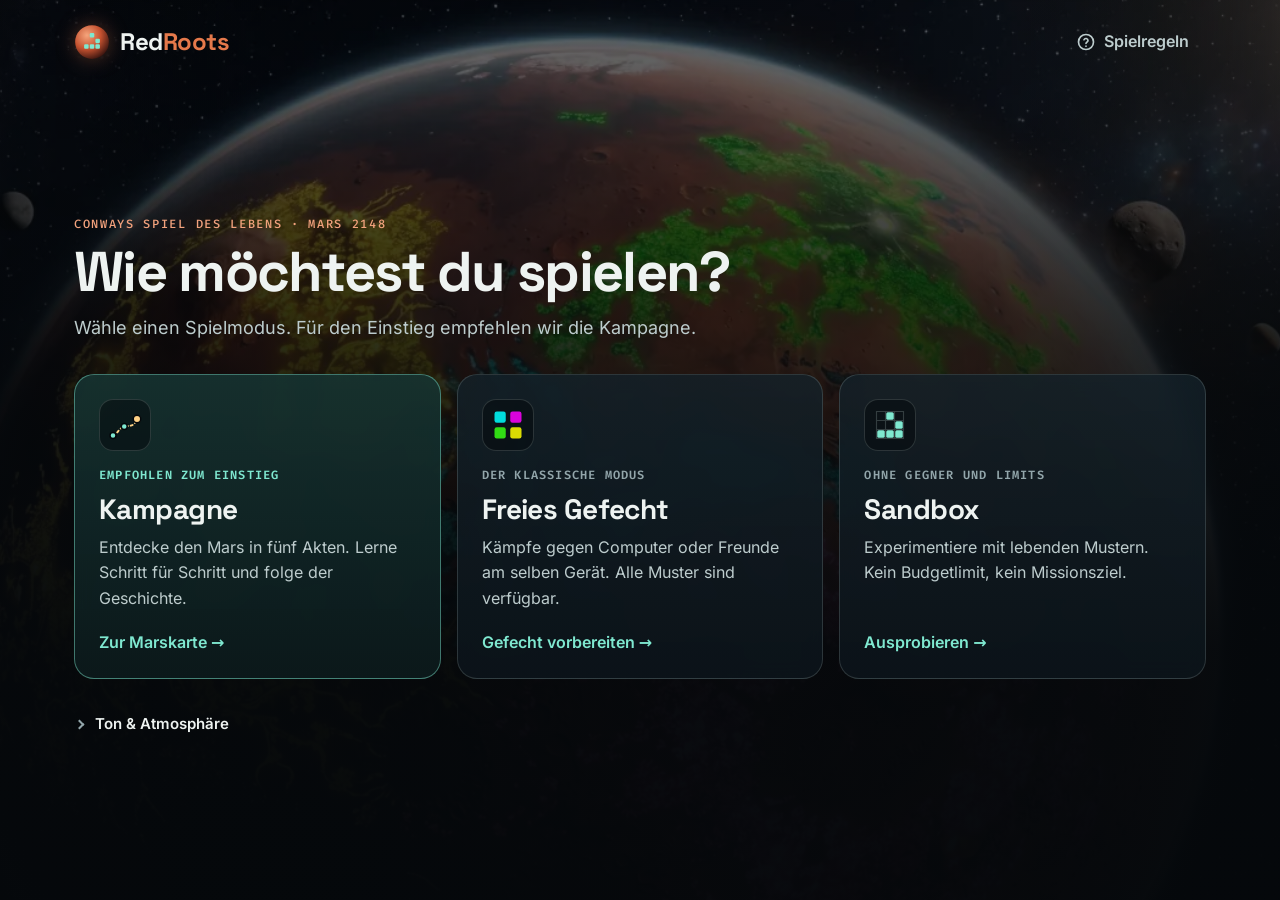
==== commit 5ee53321: "Rebuild the interface on an own design system without CDN dependencies - Replace the Tailwind play C" ====
--- a/index.html
+++ b/index.html
@@ -3,410 +3,297 @@
 
 <head>
     <meta charset="UTF-8">
-    <meta name="viewport" content="width=device-width, initial-scale=1.0, user-scalable=no">
-    <title>RedRoots - Mars Game of Life</title>
-    <!-- Tailwind CSS for rapid UI development -->
-    <script src="https://cdn.tailwindcss.com"></script>
-    <script>
-        tailwind.config = {
-            theme: {
-                extend: {
-                    colors: {
-                        mars: {
-                            900: '#2A0A0A',
-                            800: '#4A1515',
-                            700: '#7A2222',
-                            500: '#B23A3A',
-                            300: '#E86A6A'
-                        },
-                        neon: {
-                            cyan: '#00FFFF',
-                            green: '#39FF14',
-                            pink: '#FF00FF',
-                            yellow: '#FFFF00'
-                        }
-                    },
-                    fontFamily: {
-                        sans: ['Inter', 'sans-serif'],
-                        mono: ['Fira Code', 'monospace']
-                    }
-                }
-            }
-        }
-    </script>
-    <link href="https://fonts.googleapis.com/css2?family=Inter:wght@400;600;800&family=Fira+Code:wght@500&display=swap"
-        rel="stylesheet">
+    <meta name="viewport" content="width=device-width, initial-scale=1.0, viewport-fit=cover, user-scalable=no">
+    <title>RedRoots – Conways Spiel des Lebens auf dem Mars</title>
+    <meta name="description" content="RedRoots ist ein rundenbasiertes Strategiespiel nach Conways Spiel des Lebens auf dem Mars – mit Kampagne, freiem Gefecht und Sandbox.">
+    <meta name="theme-color" content="#091016">
+    <meta name="color-scheme" content="dark">
+    <link rel="icon" href="data:image/svg+xml,%3Csvg xmlns='http://www.w3.org/2000/svg' viewBox='0 0 32 32'%3E%3Cdefs%3E%3CradialGradient id='g' cx='35%25' cy='30%25' r='75%25'%3E%3Cstop offset='0' stop-color='%23f6a57c'/%3E%3Cstop offset='.55' stop-color='%23c4512f'/%3E%3Cstop offset='1' stop-color='%233a1510'/%3E%3C/radialGradient%3E%3C/defs%3E%3Ccircle cx='16' cy='16' r='15' fill='url(%23g)'/%3E%3Cg fill='%237fe8d0'%3E%3Crect x='14' y='8' width='4' height='4' rx='1'/%3E%3Crect x='19' y='13' width='4' height='4' rx='1'/%3E%3Crect x='9' y='18' width='4' height='4' rx='1'/%3E%3Crect x='14' y='18' width='4' height='4' rx='1'/%3E%3Crect x='19' y='18' width='4' height='4' rx='1'/%3E%3C/g%3E%3C/svg%3E">
+    <link rel="preload" href="assets/fonts/inter-latin-wght.woff2" as="font" type="font/woff2" crossorigin>
+    <link rel="preload" href="assets/fonts/space-grotesk-latin-wght.woff2" as="font" type="font/woff2" crossorigin>
     <link rel="stylesheet" href="css/style.css">
 </head>
 
-<body class="bg-gray-900 text-gray-100 overflow-hidden font-sans select-none">
-
-    <!-- Background Effect -->
-    <div class="fixed inset-0 z-[-1] mars-bg-gradient"></div>
-    <div class="fixed inset-0 z-[-1] stars-bg opacity-30"></div>
-
-    <!-- Main Application Container -->
-    <div id="app" class="relative w-full h-[100dvh] flex flex-col">
-
-        <!-- Top Bar: Game Info -->
-        <header
-            class="h-16 glass-panel border-b border-mars-800 flex items-center justify-between px-6 z-10 flex-shrink-0">
-            <div class="flex items-center gap-4">
-                <h1
-                    class="text-2xl font-extrabold tracking-wider text-transparent bg-clip-text bg-gradient-to-r from-red-500 to-orange-400">
-                    REDROOTS
-                </h1>
-                <span id="gamePhaseDisplay"
-                    class="min-w-[200px] text-center tabular-nums px-3 py-1 bg-mars-800 rounded-full text-xs font-bold uppercase tracking-widest text-mars-300 shadow-inner">
-                    Setup
-                </span>
-                <div class="hidden flex items-center gap-2" id="simSpeedContainer">
-                    <span class="text-xs text-mars-300 uppercase tracking-widest font-bold">Tempo</span>
-                    <input type="range" id="simSpeed" min="1" max="100" value="50" class="w-24">
-                </div>
-            </div>
-
-            <!-- Territory Bars -->
-            <div id="territoryBarContainer" class="hidden flex-1 mx-8 flex flex-col justify-center">
-                <div class="text-[10px] text-gray-400 uppercase tracking-widest mb-1 text-center font-bold">
-                    Gebietskontrolle</div>
-                <div id="territoryBars"
-                    class="w-full h-3 bg-black/50 rounded-full overflow-hidden flex shadow-inner border border-white/10">
-                </div>
-            </div>
-
-            <div id="topStats" class="hidden flex items-center gap-6">
-                <div class="flex flex-col items-center">
-                    <span class="text-xs text-gray-400 uppercase tracking-wide">Runde</span>
-                    <span id="roundDisplay" class="font-mono text-lg font-bold text-white">1 / 10</span>
-                </div>
-                <div class="w-px h-8 bg-gray-700"></div>
-                <div class="flex items-center gap-2">
-                    <span class="text-xs text-gray-400 uppercase tracking-wide">Status:</span>
-                    <span id="currentPlayerDisplay" class="font-bold text-lg drop-shadow-md">Warten auf Befehl...</span>
-                </div>
-            </div>
-
-            <div class="flex gap-4 items-center">
-                <button id="btnHelp" class="text-gray-400 hover:text-white transition-colors" title="Anleitung & Story">
-                    <svg xmlns="http://www.w3.org/2000/svg" class="h-6 w-6" fill="none" viewBox="0 0 24 24"
-                        stroke="currentColor">
-                        <path stroke-linecap="round" stroke-linejoin="round" stroke-width="2"
-                            d="M8.228 9c.549-1.165 2.03-2 3.772-2 2.21 0 4 1.343 4 3 0 1.4-1.278 2.575-3.006 2.907-.542.104-.994.54-.994 1.093m0 3h.01M21 12a9 9 0 11-18 0 9 9 0 0118 0z" />
-                    </svg>
-                </button>
-                <button id="btnSettings" class="text-gray-400 hover:text-white transition-colors"
-                    title="Spiel abbrechen">
-                    <svg xmlns="http://www.w3.org/2000/svg" class="h-6 w-6" fill="none" viewBox="0 0 24 24"
-                        stroke="currentColor">
-                        <path stroke-linecap="round" stroke-linejoin="round" stroke-width="2"
-                            d="M10.325 4.317c.426-1.756 2.924-1.756 3.35 0a1.724 1.724 0 002.573 1.066c1.543-.94 3.31.826 2.37 2.37a1.724 1.724 0 001.065 2.572c1.756.426 1.756 2.924 0 3.35a1.724 1.724 0 00-1.066 2.573c.94 1.543-.826 3.31-2.37 2.37a1.724 1.724 0 00-2.572 1.065c-.426 1.756-2.924 1.756-3.35 0a1.724 1.724 0 00-2.573-1.066c-1.543.94-3.31-.826-2.37-2.37a1.724 1.724 0 00-1.065-2.572c-1.756-.426-1.756-2.924 0-3.35a1.724 1.724 0 001.066-2.573c-.94-1.543.826-3.31 2.37-2.37.996.608 2.296.07 2.572-1.065z" />
-                        <path stroke-linecap="round" stroke-linejoin="round" stroke-width="2"
-                            d="M15 12a3 3 0 11-6 0 3 3 0 016 0z" />
-                    </svg>
-                </button>
+<body>
+    <svg width="0" height="0" class="icon-sprite" aria-hidden="true" focusable="false">
+        <defs>
+            <radialGradient id="brandMarsGradient" cx="35%" cy="30%" r="75%">
+                <stop offset="0" stop-color="#f6a57c" />
+                <stop offset=".55" stop-color="#c4512f" />
+                <stop offset="1" stop-color="#3a1510" />
+            </radialGradient>
+        </defs>
+        <symbol id="i-brand" viewBox="0 0 32 32">
+            <circle cx="16" cy="16" r="15" fill="url(#brandMarsGradient)" />
+            <g fill="#7fe8d0"><rect x="14" y="8" width="4" height="4" rx="1" /><rect x="19" y="13" width="4" height="4" rx="1" /><rect x="9" y="18" width="4" height="4" rx="1" /><rect x="14" y="18" width="4" height="4" rx="1" /><rect x="19" y="18" width="4" height="4" rx="1" /></g>
+        </symbol>
+        <symbol id="i-help" viewBox="0 0 24 24"><circle cx="12" cy="12" r="9" /><path d="M9.6 9.3a2.5 2.5 0 0 1 4.8.9c0 1.7-2.4 2.2-2.4 3.6" /><path d="M12 17h.01" /></symbol>
+        <symbol id="i-menu" viewBox="0 0 24 24"><path d="M4 7h16M4 12h16M4 17h16" /></symbol>
+        <symbol id="i-close" viewBox="0 0 24 24"><path d="M6 6l12 12M18 6 6 18" /></symbol>
+        <symbol id="i-undo" viewBox="0 0 24 24"><path d="M9 15 4 10l5-5" /><path d="M4 10h10a6 6 0 0 1 0 12h-3" /></symbol>
+        <symbol id="i-rotate" viewBox="0 0 24 24"><path d="M20 12a8 8 0 1 1-2.4-5.7" /><path d="M20 4v5h-5" /></symbol>
+        <symbol id="i-eraser" viewBox="0 0 24 24"><path d="m7 21-4-4a2 2 0 0 1 0-2.8L13.2 4a2 2 0 0 1 2.8 0l4 4a2 2 0 0 1 0 2.8L10 21Z" /><path d="M21 21H7M8 9l7 7" /></symbol>
+        <symbol id="i-trash" viewBox="0 0 24 24"><path d="M4 7h16M10 11v6M14 11v6M6 7l1 13h10l1-13M9 7V4h6v3" /></symbol>
+        <symbol id="i-plus" viewBox="0 0 24 24"><path d="M12 5v14M5 12h14" /></symbol>
+        <symbol id="i-minus" viewBox="0 0 24 24"><path d="M5 12h14" /></symbol>
+        <symbol id="i-fit" viewBox="0 0 24 24"><path d="M4 9V4h5M20 9V4h-5M4 15v5h5M20 15v5h-5" /></symbol>
+        <symbol id="i-chevron-left" viewBox="0 0 24 24"><path d="m15 18-6-6 6-6" /></symbol>
+        <symbol id="i-chevron-right" viewBox="0 0 24 24"><path d="m9 18 6-6-6-6" /></symbol>
+        <symbol id="i-arrow-left" viewBox="0 0 24 24"><path d="M19 12H5M11 18l-6-6 6-6" /></symbol>
+        <symbol id="i-arrow-right" viewBox="0 0 24 24"><path d="M5 12h14M13 6l6 6-6 6" /></symbol>
+        <symbol id="i-play" viewBox="0 0 24 24"><path d="M7 4.5v15l12-7.5Z" /></symbol>
+        <symbol id="i-pause" viewBox="0 0 24 24"><path d="M8 5v14M16 5v14" /></symbol>
+        <symbol id="i-exit" viewBox="0 0 24 24"><path d="M14 4h5v16h-5" /><path d="M10 16l-4-4 4-4M6 12h10" /></symbol>
+        <symbol id="i-map" viewBox="0 0 24 24"><path d="M9 4 3 6.5v13L9 17l6 2.5 6-2.5v-13L15 6.5Z" /><path d="M9 4v13M15 6.5v13" /></symbol>
+    </svg>
+
+    <div class="app-backdrop" aria-hidden="true"></div>
+
+    <!-- Start: exactly three explained modes; house configuration only after choosing the free skirmish. -->
+    <div id="startMenu" class="start-screen">
+        <div class="start-art" aria-hidden="true">
+            <img id="setupHeaderImage" src="assets/ui/mars-overview-01.webp" alt="" width="1408" height="768" decoding="async">
+        </div>
+        <div class="start-shell">
+            <header class="start-top">
+                <span class="brand brand--large"><svg class="brand-mark" aria-hidden="true"><use href="#i-brand" /></svg><span class="brand-word">Red<b>Roots</b></span></span>
+                <button id="btnShowBriefing" class="btn btn-ghost" type="button"><svg class="icon" aria-hidden="true"><use href="#i-help" /></svg><span>Spielregeln</span></button>
+            </header>
+
+            <section id="modeSelection" class="start-section" aria-labelledby="modeTitle">
+                <p class="eyebrow">Conways Spiel des Lebens · Mars 2148</p>
+                <h1 id="modeTitle" class="start-title">Wie möchtest du spielen?</h1>
+                <p class="start-lead">Wähle einen Spielmodus. Für den Einstieg empfehlen wir die Kampagne.</p>
+                <div class="mode-cards">
+                    <button id="btnCampaign" class="mode-card mode-card--featured" type="button">
+                        <span class="mode-icon" aria-hidden="true"><svg viewBox="0 0 48 48"><path class="mi-route" d="M8 38c6-2 8-10 15-12s12 2 17-10" /><circle class="mi-node mi-done" cx="8" cy="38" r="4" /><circle class="mi-node mi-done" cx="23" cy="26" r="4" /><circle class="mi-node mi-next" cx="40" cy="16" r="5" /></svg></span>
+                        <small class="mode-eyebrow">Empfohlen zum Einstieg</small>
+                        <strong class="mode-title">Kampagne</strong>
+                        <span class="mode-desc">Entdecke den Mars in fünf Akten. Lerne Schritt für Schritt und folge der Geschichte.</span>
+                        <span id="campaignProgressLine" class="mode-progress" hidden></span>
+                        <b class="mode-cta">Zur Marskarte <span aria-hidden="true">→</span></b>
+                    </button>
+                    <button id="btnChooseSkirmish" class="mode-card" type="button">
+                        <span class="mode-icon" aria-hidden="true"><svg viewBox="0 0 48 48"><rect x="6" y="6" width="15" height="15" rx="3" fill="#00ffff" opacity=".85" /><rect x="27" y="6" width="15" height="15" rx="3" fill="#ff00ff" opacity=".85" /><rect x="6" y="27" width="15" height="15" rx="3" fill="#39ff14" opacity=".85" /><rect x="27" y="27" width="15" height="15" rx="3" fill="#ffff00" opacity=".85" /></svg></span>
+                        <small class="mode-eyebrow">Der klassische Modus</small>
+                        <strong class="mode-title">Freies Gefecht</strong>
+                        <span class="mode-desc">Kämpfe gegen Computer oder Freunde am selben Gerät. Alle Muster sind verfügbar.</span>
+                        <b class="mode-cta">Gefecht vorbereiten <span aria-hidden="true">→</span></b>
+                    </button>
+                    <button id="btnStartSandbox" class="mode-card" type="button">
+                        <span class="mode-icon" aria-hidden="true"><svg viewBox="0 0 48 48"><g class="mi-grid"><path d="M6 6h36v36H6zM18 6v36M30 6v36M6 18h36M6 30h36" /></g><g class="mi-cells"><rect x="19" y="7" width="10" height="10" rx="2" /><rect x="31" y="19" width="10" height="10" rx="2" /><rect x="7" y="31" width="10" height="10" rx="2" /><rect x="19" y="31" width="10" height="10" rx="2" /><rect x="31" y="31" width="10" height="10" rx="2" /></g></svg></span>
+                        <small class="mode-eyebrow">Ohne Gegner und Limits</small>
+                        <strong class="mode-title">Sandbox</strong>
+                        <span class="mode-desc">Experimentiere mit lebenden Mustern. Kein Budgetlimit, kein Missionsziel.</span>
+                        <b class="mode-cta">Ausprobieren <span aria-hidden="true">→</span></b>
+                    </button>
+                </div>
+                <p class="rotate-hint">Zum Spielen drehe dein Gerät ins Querformat.</p>
+            </section>
+
+            <section id="skirmishSetup" class="start-section" aria-labelledby="setupTitle" hidden>
+                <button id="btnBackModes" class="btn btn-ghost back-link" type="button"><svg class="icon" aria-hidden="true"><use href="#i-arrow-left" /></svg><span>Spielmodus wählen</span></button>
+                <p class="eyebrow">Der klassische Modus</p>
+                <h1 id="setupTitle" class="start-title setup-title">Freies Gefecht</h1>
+                <p class="start-lead"><strong>Wer spielt welches Haus?</strong> Wähle für jedes Haus „Mensch“ oder „Computer“. Mehrere Menschen spielen abwechselnd an diesem Gerät.</p>
+
+                <div id="humanHousesContainer" class="house-grid">
+                    <!-- Populated dynamically: one card per house with a Mensch / Computer switch -->
+                </div>
+                <p id="houseSummary" class="house-summary" role="status" aria-live="polite"></p>
+
+                <!-- Developer settings (five clicks on the title) -->
+                <div id="devSettings" class="dev-settings hidden">
+                    <h2 class="dev-title">Entwicklermodus</h2>
+                    <div class="dev-grid">
+                        <label class="field"><span>Kartengröße</span>
+                            <select id="cfgMapSize">
+                                <option value="small">Klein (60x40)</option>
+                                <option value="medium">Mittel (100x60)</option>
+                                <option value="large">Groß (140x80)</option>
+                                <option value="xlarge" selected>Extra Groß (180x100)</option>
+                                <option value="xxlarge">Super Groß (240x140)</option>
+                            </select>
+                        </label>
+                        <label class="field"><span>Anzahl Runden</span><input type="number" id="cfgRounds" value="7" min="1" max="50"></label>
+                        <label class="field"><span>Gebiets-Radius (Zellen)</span><input type="number" id="cfgRadius" value="5" min="1" max="15"></label>
+                        <label class="field"><span>Budget-Faktor</span><input type="number" id="cfgBudgetFactor" value="100" min="1" max="500"></label>
+                        <label class="field"><span>Evolutionsschritte</span><input type="number" id="cfgSteps" value="1000" min="100" max="10000" step="100"></label>
+                        <label class="field"><span>Gebirge <output id="valRocks">0</output></span><input type="range" id="cfgRocks" value="0" min="0" max="1000" step="10"></label>
+                        <label class="check"><input type="checkbox" id="cfgDojoMode"><span>Dojo Modus (AI vs AI)</span></label>
+                        <label id="batchModeContainer" class="check hidden"><input type="checkbox" id="cfgBatchMode"><span>Batch-Evolution (Auto-Restart)</span></label>
+                    </div>
+                </div>
+
+                <div class="setup-footer">
+                    <p class="mode-description">Klassischer Modus · Alle Genome · Zufallskarte · Bis zu vier Häuser</p>
+                    <button id="btnStartGame" class="btn btn-mars btn-lg" type="button"><span>Gefecht starten</span><svg class="icon" aria-hidden="true"><use href="#i-arrow-right" /></svg></button>
+                </div>
+            </section>
+        </div>
+    </div>
+
+    <!-- Game shell: header, docked mission HUD, board and tool panel never cover each other. -->
+    <div id="app" class="app">
+        <header class="topbar" id="topbar">
+            <a class="brand" href="index.html" aria-label="RedRoots – zur Modusauswahl"><svg class="brand-mark" aria-hidden="true"><use href="#i-brand" /></svg><span class="brand-word">Red<b>Roots</b></span></a>
+            <span id="gamePhaseDisplay" class="phase-chip" data-phase="setup">Setup</span>
+
+            <div id="topStats" class="top-stats" hidden>
+                <div class="stat stat-round"><span class="stat-label">Runde</span><span id="roundDisplay" class="stat-value">1 / 10</span></div>
+                <div class="stat stat-turn"><span class="turn-dot" aria-hidden="true"></span><span id="currentPlayerDisplay">Warten auf Befehl …</span></div>
+            </div>
+
+            <div id="territoryBarContainer" class="territory" hidden>
+                <span class="territory-label">Gebiet</span>
+                <div id="territoryBars" class="territory-bar" role="img" aria-label="Gebietskontrolle der Häuser"></div>
+            </div>
+
+            <div class="topbar-actions">
+                <button id="btnHelp" class="btn btn-icon btn-ghost" type="button" title="Spielregeln" aria-label="Spielregeln"><svg class="icon" aria-hidden="true"><use href="#i-help" /></svg></button>
+                <button id="btnSettings" class="btn btn-ghost btn-menu" type="button" title="Menü: Ton, Simulation, Mission abbrechen" aria-label="Menü öffnen" aria-haspopup="dialog" hidden><svg class="icon" aria-hidden="true"><use href="#i-menu" /></svg><span class="btn-menu-label">Menü</span></button>
             </div>
         </header>
 
-        <!-- Main Content Area -->
-        <main class="flex-1 relative flex overflow-hidden">
-
-            <!-- Start Menu Overlay (visible initially) -->
-            <div id="startMenu"
-                class="absolute inset-0 z-50 flex items-center justify-center p-4 bg-black/60 backdrop-blur-sm transition-opacity duration-300">
-                <div
-                    class="glass-panel w-full max-w-2xl p-0 rounded-2xl shadow-2xl border border-white/10 max-h-[90dvh] overflow-y-auto flex flex-col">
-                    
-                    <!-- Header Image -->
-                    <div class="relative h-32 w-full overflow-hidden rounded-t-2xl border-b border-white/10">
-                        <img id="setupHeaderImage" src="assets/Mars_Overview01.png" alt="Mars Overview" class="w-full h-full object-cover">
-                        <div class="absolute inset-0 bg-gradient-to-t from-gray-900/80 to-transparent"></div>
-                        <button id="btnShowBriefing" class="absolute top-4 right-4 w-10 h-10 rounded-full bg-mars-800/80 hover:bg-mars-700 flex items-center justify-center text-white text-xl font-bold border border-white/20 shadow-lg transition-transform hover:scale-110" title="Kommando-Briefing">
-                            ?
-                        </button>
+        <main class="game-main">
+            <!-- The campaign mission HUD is inserted here by CampaignManager. -->
+            <div id="canvasContainer" class="board">
+                <canvas id="gameCanvas" aria-label="Spielfeld"></canvas>
+            </div>
+
+            <aside id="rightPanel" class="tool-panel" aria-label="Werkzeuge und Muster" hidden>
+                <div class="panel-scroll" id="panelContent">
+                    <section id="panelPlayerHeader" class="player-card" aria-live="polite">
+                        <img id="panelPlayerEmblem" class="player-emblem" src="assets/ui/house-marineris.webp" alt="" width="64" height="64">
+                        <div class="player-meta">
+                            <span id="panelPlayerRole" class="player-role">Am Zug</span>
+                            <h2 class="player-name" id="panelPlayerName">Warte auf Start</h2>
+                        </div>
+                        <div class="budget">
+                            <span class="budget-label">Genmaterial</span>
+                            <strong class="budget-value" id="budgetDisplay">--</strong>
+                        </div>
+                    </section>
+
+                    <div class="panel-actions">
+                        <button id="btnFinishTurn" class="btn btn-primary btn-lg btn-block btn-finish" type="button">Zug beenden</button>
                     </div>
 
-                    <div class="p-6 sm:p-8">
-                        <section id="modeSelection">
-                            <h2>Wie möchtest du spielen?</h2><p>Wähle einen Spielmodus. Für den Einstieg empfehlen wir die Kampagne.</p>
-                            <div class="mode-cards">
-                                <button id="btnCampaign" class="mode-card"><small>EMPFOHLEN ZUM EINSTIEG</small><strong>Kampagne</strong><span>Entdecke den Mars in fünf Akten. Lerne Schritt für Schritt und folge der Geschichte.</span><b>Zur Marskarte →</b></button>
-                                <button id="btnChooseSkirmish" class="mode-card"><small>DER KLASSISCHE MODUS</small><strong>Freies Gefecht</strong><span>Kämpfe gegen Computer oder Freunde am selben Gerät. Alle Muster sind verfügbar.</span><b>Gefecht vorbereiten →</b></button>
-                                <button id="btnStartSandbox" class="mode-card"><small>OHNE GEGNER UND LIMITS</small><strong>Sandbox</strong><span>Experimentiere mit lebenden Mustern. Kein Budgetlimit, kein Missionsziel.</span><b>Ausprobieren →</b></button>
-                            </div>
-                        </section>
-                        <section id="skirmishSetup" hidden><button id="btnBackModes" class="quiet-button">← Spielmodus wählen</button>
-                        <h2 id="setupTitle" class="text-3xl font-bold mb-6 text-center text-white cursor-pointer select-none hover:text-mars-300 transition-colors">
-                            Freies Gefecht
-                        </h2>
-
-                        <div class="flex flex-col items-center">
-                            <!-- Main Settings (Always visible) -->
-                            <div class="w-full space-y-6 text-center">
-                                <div>
-                                    <h3 class="text-xl font-bold text-mars-300 border-b border-mars-800 pb-2 mb-4">Wer spielt welches Haus?</h3>
-                                    <label class="block text-base text-gray-300 mb-2">Wähle für jedes Haus „Mensch“ oder „Computer“. Mehrere Menschen spielen abwechselnd an diesem Gerät.</label>
-
-                                </div>
-                                
-                                <!-- Dynamic House Selection -->
-                                <div id="humanHousesContainer" class="grid grid-cols-2 sm:grid-cols-4 gap-4 p-4 rounded-2xl bg-black/40 border border-white/5 w-full">
-                                    <!-- Populated dynamically with toggleable houses -->
-                                </div>
-                            </div>
-
-                            <!-- Developer Settings (Hidden by default) -->
-                            <div id="devSettings" class="hidden w-full mt-8 p-6 rounded-xl bg-orange-950/10 border border-orange-500/20 animate-in fade-in slide-in-from-bottom-4 duration-500">
-                                <h3 class="text-lg font-semibold text-orange-400 border-b border-orange-900/50 pb-2 mb-4">Entwicklermodus</h3>
-                                
-                                <div class="grid grid-cols-1 sm:grid-cols-2 md:grid-cols-3 gap-6 text-left">
-                                    <div>
-                                        <label class="block text-sm text-gray-400 mb-1">Kartengröße</label>
-                                        <select id="cfgMapSize"
-                                            class="w-full bg-gray-800 border border-gray-700 rounded p-2 text-white">
-                                            <option value="small">Klein (60x40)</option>
-                                            <option value="medium">Mittel (100x60)</option>
-                                            <option value="large">Groß (140x80)</option>
-                                            <option value="xlarge" selected>Extra Groß (180x100)</option>
-                                            <option value="xxlarge">Super Groß (240x140)</option>
-                                        </select>
-                                    </div>
-                                    <div>
-                                        <label class="block text-sm text-gray-400 mb-1">Anzahl Runden</label>
-                                        <input type="number" id="cfgRounds" value="7" min="1" max="50"
-                                            class="w-full bg-gray-800 border border-gray-700 rounded p-2 text-white">
-                                    </div>
-                                    <div>
-                                        <label class="block text-sm text-gray-400 mb-1">Gebiets-Radius (Zellen)</label>
-                                        <input type="number" id="cfgRadius" value="5" min="1" max="15"
-                                            class="w-full bg-gray-800 border border-gray-700 rounded p-2 text-white">
-                                    </div>
-                                    <div>
-                                        <label class="block text-sm text-gray-400 mb-1">Budget-Faktor</label>
-                                        <input type="number" id="cfgBudgetFactor" value="100" min="1" max="500"
-                                            class="w-full bg-gray-800 border border-gray-700 rounded p-2 text-white">
-                                    </div>
-                                    <div>
-                                        <label class="block text-sm text-gray-400 mb-1">Evolutionsschritte</label>
-                                        <input type="number" id="cfgSteps" value="1000" min="100" max="10000" step="100"
-                                            class="w-full bg-gray-800 border border-gray-700 rounded p-2 text-white">
-                                    </div>
-                                    <div>
-                                        <label class="block text-sm text-gray-400 mb-1">Gebirge</label>
-                                        <div class="flex items-center gap-2">
-                                            <input type="range" id="cfgRocks" value="0" min="0" max="1000" step="10"
-                                                class="flex-1 accent-orange-500">
-                                            <span class="text-xs text-orange-400 w-12 text-right font-mono" id="valRocks">0</span>
-                                        </div>
-                                    </div>
-                                    <div class="flex items-center gap-3 pt-4 sm:col-span-2 md:col-span-1">
-                                        <input type="checkbox" id="cfgDojoMode" class="w-5 h-5 accent-orange-500 rounded bg-gray-800 border-gray-700">
-                                        <label for="cfgDojoMode" class="text-sm font-bold text-orange-400 cursor-pointer">Dojo Modus (AI vs AI)</label>
-                                    </div>
-                                    <div id="batchModeContainer" class="hidden flex items-center gap-3 pt-4 sm:col-span-2 md:col-span-1">
-                                        <input type="checkbox" id="cfgBatchMode" class="w-5 h-5 accent-orange-500 rounded bg-gray-800 border-gray-700">
-                                        <label for="cfgBatchMode" class="text-sm font-bold text-orange-400 cursor-pointer">Batch-Evolution (Auto-Restart)</label>
-                                    </div>
-
-                                </div>
-                            </div>
-                        </div>
-
-                        <p class="mode-description">Klassischer Modus · Alle Genome · Zufallskarte · Bis zu vier Häuser</p>
-                        <div class="mt-10 flex justify-center">
-                            <button id="btnStartGame"
-                                class="bg-gradient-to-r from-red-600 to-red-500 hover:from-red-500 hover:to-orange-500 text-white font-extrabold py-4 px-16 rounded-full shadow-[0_0_20px_rgba(239,68,68,0.4)] transition-all transform hover:scale-105 active:scale-95 uppercase tracking-widest">
-                                Gefecht starten
-                            </button>
-                        </div>
-                        </section>
-                    </div>
-                </div>
-            </div>
-
-            <!-- Game Board (Canvas) -->
-            <div id="canvasContainer"
-                class="flex-1 relative cursor-crosshair overflow-hidden touch-none flex items-center justify-center p-4">
-                <canvas id="gameCanvas" class="shadow-2xl rounded border border-white/5 bg-[#0a0a0a]"></canvas>
-            </div>
-
-            <!-- Right Panel: Placement Tools & Budget -->
-            <aside id="rightPanel"
-                class="w-72 glass-panel border-l border-mars-800 flex flex-col transition-transform duration-300 translate-x-full absolute right-0 top-0 bottom-0 z-20">
-                <!-- Toggle Button (Tab) -->
-                <button id="btnTogglePanel"
-                    class="absolute -left-10 top-1/2 -translate-y-1/2 w-10 h-24 glass-panel border-l border-t border-b border-mars-800 rounded-l-lg flex items-center justify-center text-gray-400 hover:text-white group">
-                    <svg xmlns="http://www.w3.org/2000/svg"
-                        class="h-6 w-6 transform transition-transform group-hover:scale-110" fill="none"
-                        viewBox="0 0 24 24" stroke="currentColor" id="panelIcon">
-                        <path stroke-linecap="round" stroke-linejoin="round" stroke-width="2" d="M15 19l-7-7 7-7" />
-                    </svg>
-                </button>
-
-                <!-- Panel Content -->
-                <div class="flex-1 flex flex-col p-4 h-full overflow-y-auto">
-
-                    <!-- Player Status Header -->
-                    <div id="panelPlayerHeader"
-                        class="mb-6 p-4 rounded-xl border border-white/10 bg-black/40 text-center">
-                        <h3 class="text-lg font-bold" id="panelPlayerName">Warte auf Start</h3>
-                        <div class="mt-2 text-sm text-gray-400">Budget</div>
-                        <div class="text-3xl font-mono font-bold text-white drop-shadow-[0_0_8px_rgba(255,255,255,0.5)]"
-                            id="budgetDisplay">--</div>
-                    </div>
-
-                    <!-- Action Buttons -->
-                    <div class="flex gap-2 mb-6">
-                        <button id="btnFinishTurn"
-                            class="flex-1 bg-green-600/80 hover:bg-green-500 text-white font-bold py-2 px-4 rounded transition shadow-[0_0_10px_rgba(34,197,94,0.3)] leading-tight text-center">
-                            Fertig
-                        </button>
-                    </div>
-
-                    <!-- Tools Section -->
-                    <h4 class="text-sm font-semibold text-mars-300 uppercase tracking-wider mb-3">Werkzeuge & Figuren
-                    </h4>
-
-                    <div class="flex items-center justify-between mb-2 gap-2">
-                        <span class="input-help text-gray-400 flex-1"><span class="desktop-help">R: Drehen · Strg+Z: Zurück</span><span class="touch-help">Tippen: setzen · Zwei Finger: Zoom / Verschieben</span></span>
-                        <div class="flex gap-1">
-                            <button id="btnUndo"
-                                class="p-1.5 flex items-center justify-center bg-gray-800 hover:bg-gray-700 rounded text-gray-300 transition"
-                                title="Rückgängig (Strg+Z)">
-                                ↩️
-                            </button>
-                            <button id="btnEraser"
-                                class="pattern-btn p-1.5 flex items-center justify-center bg-gray-800 hover:bg-gray-700 rounded text-gray-300 transition"
-                                title="Radierer">
-                                🗑️
-                            </button>
-                            <button id="btnRotate"
-                                class="p-1.5 bg-gray-800 hover:bg-gray-700 rounded text-gray-300 transition"
-                                title="Rotieren">
-                                <svg xmlns="http://www.w3.org/2000/svg" class="h-4 w-4" fill="none" viewBox="0 0 24 24"
-                                    stroke="currentColor">
-                                    <path stroke-linecap="round" stroke-linejoin="round" stroke-width="2"
-                                        d="M4 4v5h.582m15.356 2A8.001 8.001 0 004.582 9m0 0H9m11 11v-5h-.581m0 0a8.003 8.003 0 01-15.357-2m15.357 2H15" />
-                                </svg>
-                            </button>
-                            <button id="btnResetSandbox"
-                                class="hidden p-1.5 bg-red-900/40 hover:bg-red-800/60 rounded text-red-200 transition"
-                                title="Spielfeld leeren (Reset)">
-                                🔄
-                            </button>
-                        </div>
-                    </div>
-
-                    <div id="patternList" class="space-y-2 flex-1">
-                        <!-- Populated dynamically via JS -->
-                    </div>
+                    <section id="evolutionStatus" class="evolution-status" hidden>
+                        <div class="evo-head"><span class="evo-label">Evolution</span><span id="evoCount" class="evo-count">0 / 0</span></div>
+                        <div class="evo-track"><div id="evoBar" class="evo-bar"></div></div>
+                        <div id="simSpeedContainer" class="sim-speed" hidden>
+                            <label for="simSpeed">Tempo</label>
+                            <input type="range" id="simSpeed" min="1" max="100" value="50">
+                        </div>
+                    </section>
+
+                    <section class="tool-section" aria-labelledby="toolsTitle">
+                        <div class="section-head">
+                            <h3 id="toolsTitle" class="section-title">Muster setzen</h3>
+                            <span class="input-help"><span class="desktop-help"><kbd>R</kbd> drehen · <kbd>Strg</kbd>+<kbd>Z</kbd> zurück</span><span class="touch-help">Tippen: setzen · Zwei Finger: Zoom</span></span>
+                        </div>
+                        <div class="tool-row" role="toolbar" aria-label="Werkzeuge">
+                            <button id="btnUndo" class="tool-btn" type="button" title="Rückgängig (Strg+Z)"><svg class="icon" aria-hidden="true"><use href="#i-undo" /></svg><span>Zurück</span></button>
+                            <button id="btnRotate" class="tool-btn" type="button" title="Muster drehen (R oder Rechtsklick)"><svg class="icon" aria-hidden="true"><use href="#i-rotate" /></svg><span>Drehen</span></button>
+                            <button id="btnEraser" class="tool-btn" type="button" title="Radierer: eigene, neu gesetzte Zellen entfernen" aria-pressed="false"><svg class="icon" aria-hidden="true"><use href="#i-eraser" /></svg><span>Radierer</span></button>
+                            <button id="btnResetSandbox" class="tool-btn tool-btn--danger hidden" type="button" title="Spielfeld leeren"><svg class="icon" aria-hidden="true"><use href="#i-trash" /></svg><span>Leeren</span></button>
+                        </div>
+                        <div id="patternList" class="pattern-grid" role="group" aria-label="Muster">
+                            <!-- Populated dynamically via JS -->
+                        </div>
+                    </section>
+
+                    <div id="panelExtras" class="panel-extras"></div>
                 </div>
             </aside>
-
         </main>
 
-        <!-- Bottom Banner / Event Log (Optional) -->
-        <footer id="eventLog"
-            class="h-8 glass-panel border-t border-mars-800 flex items-center justify-center text-xs text-gray-400 tracking-widest uppercase z-10 flex-shrink-0">
-            System bereit.
-        </footer>
-    </div>
-
-    <!-- Alert Overlay -->
-    <div id="alertOverlay"
-        class="fixed inset-0 z-[100] flex items-center justify-center pointer-events-none opacity-0 transition-opacity duration-300">
-        <div class="bg-black/80 backdrop-blur-md border-t-4 border-b-4 border-red-500 py-6 px-12 transform scale-95 transition-transform duration-300 flex flex-col items-center"
-            id="alertBox">
-            <h2 id="alertTitle"
-                class="text-4xl font-extrabold text-transparent bg-clip-text bg-gradient-to-r from-red-500 to-orange-500 text-center uppercase tracking-widest drop-shadow-[0_0_10px_rgba(239,68,68,0.8)]">
-                ALERT</h2>
-            <div class="my-4 relative group">
-                <img id="alertImage" src="" alt="House Emblem" class="max-h-64 rounded-lg shadow-2xl border border-white/20 transition-transform duration-500 group-hover:scale-105">
-                <div class="absolute inset-0 rounded-lg shadow-[inset_0_0_40px_rgba(0,0,0,0.5)] pointer-events-none"></div>
-            </div>
-            <p id="alertMessage" class="text-xl text-gray-300 mt-2 mb-6 text-center">Message goes here</p>
-            <button id="btnRestartGame"
-                class="bg-gray-800 hover:bg-gray-700 text-white font-bold py-2 px-6 rounded border border-gray-600 transition shadow-[0_0_10px_rgba(255,255,255,0.1)]">
-                Neues Spiel starten
-            </button>
-        </div>
-    </div>
-
-    <!-- Settings/Quit Confirmation Overlay -->
-    <div id="settingsOverlay"
-        class="fixed inset-0 z-[100] flex items-center justify-center pointer-events-none opacity-0 transition-opacity duration-300 hidden">
-        <div class="bg-gray-900/90 backdrop-blur-xl border border-white/10 rounded-2xl p-8 max-w-lg w-full mx-4 transform scale-95 transition-transform duration-300 flex flex-col items-center shadow-[0_0_50px_rgba(0,0,0,0.5)]"
-            id="settingsBox">
-            <h2 class="text-2xl font-bold text-white mb-4 uppercase tracking-widest">Mission abbrechen?</h2>
-            
-            <div class="relative w-full mb-6 group overflow-hidden rounded-xl border border-white/5">
-                <img id="cancelHeaderImage" src="assets/Mars_Terraforming01.png" alt="Mars Terraforming" class="w-full h-48 object-cover transition-transform duration-700 group-hover:scale-110">
-                <div class="absolute inset-0 bg-gradient-to-t from-gray-900 via-transparent to-transparent"></div>
-            </div>
-
-            <p class="text-gray-400 text-center mb-8">Bist du sicher, dass du das aktuelle Kommando beenden und zum Hauptquartier zurückkehren möchtest? Alle Fortschritte dieser Mission gehen verloren.</p>
-            
-            <div class="flex gap-4 w-full">
-                <button id="btnSettingsCancel"
-                    class="flex-1 bg-gray-800 hover:bg-gray-700 text-white font-bold py-3 rounded-xl border border-white/10 transition-all active:scale-95">
-                    Bleiben
-                </button>
-                <button id="btnSettingsConfirm"
-                    class="flex-1 bg-gradient-to-r from-red-600 to-orange-600 hover:from-red-500 hover:to-orange-500 text-white font-bold py-3 rounded-xl shadow-[0_0_20px_rgba(239,68,68,0.3)] transition-all active:scale-95">
-                    Abbrechen
-                </button>
-            </div>
-        </div>
-    </div>
-    <!-- Help / Story Overlay -->
-    <div id="helpOverlay"
-        class="fixed inset-0 z-[110] flex items-center justify-center pointer-events-none opacity-0 transition-opacity duration-300 hidden">
-        <div class="bg-gray-900/95 backdrop-blur-md border border-mars-800 rounded-2xl p-8 max-w-3xl w-full mx-4 transform scale-95 transition-transform duration-300 pointer-events-auto overflow-y-auto max-h-[90vh] shadow-[0_0_50px_rgba(239,68,68,0.2)]"
-            id="helpBox">
-            <h2
-                class="text-3xl font-extrabold text-transparent bg-clip-text bg-gradient-to-r from-red-500 to-orange-500 mb-6 border-b border-mars-800 pb-2">
-                Kommando-Briefing: Projekt RedRoots</h2>
-
-            <div class="space-y-4 text-gray-300 leading-relaxed">
-                <p><strong>Commander, willkommen auf dem Mars!</strong></p>
-                <p>Wir haben es geschafft. Die ersten Kuppeln stehen, doch der Kampf um die Ressourcen hat begonnen. 
-                   Die großen Häuser des Mars — <strong>Marineris, Hellas, Viridion und Tharsis</strong> — haben zeitgleich in diesem Sektor gelandet. 
-                   Unsere einzige Waffe in diesem kargen Ödland? <strong>Die rote Mars-Flora.</strong></p>
+        <div id="eventLog" class="sr-only" role="status" aria-live="polite">System bereit.</div>
+    </div>
+
+    <!-- Skirmish result -->
+    <div id="alertOverlay" class="dialog-backdrop hidden">
+        <div class="dialog dialog--result" id="alertBox" role="dialog" aria-modal="true" aria-labelledby="alertTitle">
+            <p class="eyebrow">Freies Gefecht · Ergebnis</p>
+            <h2 id="alertTitle" class="dialog-title">Gefecht beendet</h2>
+            <img id="alertImage" class="alert-emblem" src="" alt="">
+            <p id="alertMessage" class="alert-message">Message goes here</p>
+            <div class="dialog-actions">
+                <button id="btnViewBoard" class="btn" type="button">Spielfeld ansehen</button>
+                <button id="btnRestartGame" class="btn btn-primary" type="button">Neues Spiel starten</button>
+            </div>
+        </div>
+    </div>
+
+    <!-- In-game menu: sound, simulation options, rules and leaving the mission -->
+    <div id="settingsOverlay" class="dialog-backdrop hidden">
+        <div class="dialog dialog--menu" id="settingsBox" role="dialog" aria-modal="true" aria-labelledby="settingsTitle">
+            <div class="dialog-head">
+                <h2 id="settingsTitle" class="dialog-title">Menü</h2>
+                <button class="btn btn-icon btn-ghost" type="button" data-dialog-close aria-label="Menü schließen"><svg class="icon" aria-hidden="true"><use href="#i-close" /></svg></button>
+            </div>
+            <div id="settingsExtras" class="menu-extras"></div>
+            <dl class="shortcut-list">
+                <div><dt><kbd>R</kbd> / Rechtsklick</dt><dd>Muster drehen</dd></div>
+                <div><dt><kbd>Strg</kbd>+<kbd>Z</kbd></dt><dd>Rückgängig</dd></div>
+                <div><dt>Mausrad</dt><dd>Zoom</dd></div>
+                <div><dt>Mittlere Maustaste</dt><dd>Spielfeld verschieben</dd></div>
+                <div><dt><kbd>P</kbd> · <kbd>.</kbd></dt><dd>Pause · eine Generation weiter (Kampagne)</dd></div>
+            </dl>
+            <section class="menu-danger">
+                <h3 class="menu-danger-title">Mission abbrechen?</h3>
+                <p>Du kehrst zur Marskarte bzw. zur Modusauswahl zurück. Der Fortschritt dieser laufenden Mission geht verloren; gespeicherte Sterne bleiben erhalten.</p>
+                <div class="dialog-actions">
+                    <button id="btnSettingsCancel" class="btn btn-primary" type="button">Weiterspielen</button>
+                    <button id="btnSettingsConfirm" class="btn btn-danger" type="button"><svg class="icon" aria-hidden="true"><use href="#i-exit" /></svg><span>Mission abbrechen</span></button>
+                </div>
+            </section>
+        </div>
+    </div>
+
+    <!-- Help / Story -->
+    <div id="helpOverlay" class="dialog-backdrop hidden">
+        <div class="dialog dialog--help" id="helpBox" role="dialog" aria-modal="true" aria-labelledby="helpTitle">
+            <div class="dialog-head">
+                <div>
+                    <p class="eyebrow">Spielregeln</p>
+                    <h2 id="helpTitle" class="dialog-title">Kommando-Briefing: Projekt RedRoots</h2>
+                </div>
+                <button class="btn btn-icon btn-ghost" type="button" data-dialog-close aria-label="Spielregeln schließen"><svg class="icon" aria-hidden="true"><use href="#i-close" /></svg></button>
+            </div>
+
+            <div class="help-body">
+                <p class="help-lead"><strong>Commander, willkommen auf dem Mars!</strong></p>
+                <p>Wir haben es geschafft. Die ersten Kuppeln stehen, doch der Kampf um die Ressourcen hat begonnen.
+                    Die großen Häuser des Mars — <strong>Marineris, Hellas, Viridion und Tharsis</strong> — haben zeitgleich in diesem Sektor gelandet.
+                    Unsere einzige Waffe in diesem kargen Ödland? <strong>Die rote Mars-Flora.</strong></p>
                 <p>Ihre Aufgabe ist es, unsere genetisch modifizierten Pflanzen-Zellen strategisch zu züchten und das
-                   feindliche Gebiet zu überwuchern. Wer zuerst das gegnerische Hauptlager (schraffierte Ecken/Ränder)
-                   erreicht, gewinnt den Sektor für sein Haus!</p>
-
-                <h3 class="text-xl font-bold text-mars-300 mt-6 border-b border-gray-700 pb-1">🌱 Biologische
-                    Kriegsführung (Die Regeln)</h3>
-                <p>Die Pflanzen wachsen nicht zufällig. Sie folgen den strikten Naturgesetzen von <em>Conway's Game of
-                        Life</em>:</p>
-                <ul class="list-disc pl-6 space-y-2">
-                    <li><strong>Einsamkeit:</strong> Eine Pflanze mit weniger als 2 Nachbarn stirbt (vertrocknet).</li>
-                    <li><strong>Überleben:</strong> Eine Pflanze mit 2 oder 3 Nachbarn überlebt in die nächste
-                        Generation.</li>
-                    <li><strong>Überbevölkerung:</strong> Eine Pflanze mit mehr als 3 Nachbarn erstickt und stirbt.</li>
-                    <li><strong>Wachstum (Geburt):</strong> Auf einem leeren Feld, das von <em>genau 3 Pflanzen</em>
-                        umgeben ist, sprießt ein neuer Setzling! Bei Konflikten gewinnt die Fraktion mit den meisten
-                        Nachbarn.</li>
+                    feindliche Gebiet zu überwuchern. Wer zuerst das gegnerische Hauptlager (schraffierte Ecken/Ränder)
+                    erreicht, gewinnt den Sektor für sein Haus!</p>
+
+                <h3 class="help-heading">🌱 Biologische Kriegsführung (Die Regeln)</h3>
+                <p>Die Pflanzen wachsen nicht zufällig. Sie folgen den strikten Naturgesetzen von <em>Conway's Game of Life</em>:</p>
+                <ul class="rule-cards">
+                    <li class="rule-card"><svg class="rule-grid" viewBox="0 0 30 30" aria-hidden="true"><path class="rg-lines" d="M0 10h30M0 20h30M10 0v30M20 0v30" /><rect class="rg-cell rg-dies" x="11" y="11" width="8" height="8" rx="1.5" /><rect class="rg-cell" x="1" y="1" width="8" height="8" rx="1.5" /></svg><div><strong>Einsamkeit:</strong> Eine Pflanze mit weniger als 2 Nachbarn stirbt (vertrocknet).</div></li>
+                    <li class="rule-card"><svg class="rule-grid" viewBox="0 0 30 30" aria-hidden="true"><path class="rg-lines" d="M0 10h30M0 20h30M10 0v30M20 0v30" /><rect class="rg-cell rg-lives" x="11" y="11" width="8" height="8" rx="1.5" /><rect class="rg-cell" x="1" y="1" width="8" height="8" rx="1.5" /><rect class="rg-cell" x="21" y="21" width="8" height="8" rx="1.5" /></svg><div><strong>Überleben:</strong> Eine Pflanze mit 2 oder 3 Nachbarn überlebt in die nächste Generation.</div></li>
+                    <li class="rule-card"><svg class="rule-grid" viewBox="0 0 30 30" aria-hidden="true"><path class="rg-lines" d="M0 10h30M0 20h30M10 0v30M20 0v30" /><rect class="rg-cell rg-dies" x="11" y="11" width="8" height="8" rx="1.5" /><rect class="rg-cell" x="1" y="1" width="8" height="8" rx="1.5" /><rect class="rg-cell" x="11" y="1" width="8" height="8" rx="1.5" /><rect class="rg-cell" x="21" y="1" width="8" height="8" rx="1.5" /><rect class="rg-cell" x="1" y="21" width="8" height="8" rx="1.5" /></svg><div><strong>Überbevölkerung:</strong> Eine Pflanze mit mehr als 3 Nachbarn erstickt und stirbt.</div></li>
+                    <li class="rule-card"><svg class="rule-grid" viewBox="0 0 30 30" aria-hidden="true"><path class="rg-lines" d="M0 10h30M0 20h30M10 0v30M20 0v30" /><rect class="rg-cell rg-born" x="11" y="11" width="8" height="8" rx="1.5" /><rect class="rg-cell" x="1" y="1" width="8" height="8" rx="1.5" /><rect class="rg-cell" x="21" y="1" width="8" height="8" rx="1.5" /><rect class="rg-cell" x="11" y="21" width="8" height="8" rx="1.5" /></svg><div><strong>Wachstum (Geburt):</strong> Auf einem leeren Feld, das von <em>genau 3 Pflanzen</em> umgeben ist, sprießt ein neuer Setzling! Bei Konflikten gewinnt die Fraktion mit den meisten Nachbarn.</div></li>
                 </ul>
 
-                <h3 class="text-xl font-bold text-mars-300 mt-6 border-b border-gray-700 pb-1">⚔️ Gebietskontrolle &
-                    Budget</h3>
+                <h3 class="help-heading">⚔️ Gebietskontrolle &amp; Budget</h3>
                 <p>Je mehr Marsboden Deine Pflanzen nach einer Wachstumsphase beherrschen, desto mehr Ressourcen
                     <strong>(Budget)</strong> erhalten Sie für die nächste Runde. Mit diesem Budget können Sie in Ihrem
                     eigenen Gebiet (Ihre Farbe) neue Setzlinge und komplexe Strukturen platzieren – von einfachen
                     Blöcken bis hin zu verheerenden "Gleiter-Kanonen".
                 </p>
 
-                <p class="mt-6 italic text-orange-400 font-bold text-lg text-center">Das Kommando verlässt sich auf Sie.
-                    Lassen Sie es wuchern, Commander!</p>
-            </div>
-
-            <div class="mt-8 flex justify-center">
-                <button id="btnHelpClose"
-                    class="bg-gradient-to-r from-red-600 to-red-500 hover:from-red-500 hover:to-orange-500 text-white font-bold py-3 px-12 rounded-full shadow-[0_0_15px_rgba(239,68,68,0.5)] transition-all transform hover:scale-105">
-                    Verstanden
-                </button>
+                <p class="help-closing">Das Kommando verlässt sich auf Sie. Lassen Sie es wuchern, Commander!</p>
+            </div>
+
+            <div class="dialog-actions dialog-actions--center">
+                <button id="btnHelpVoice" class="btn" type="button" aria-pressed="true"><svg class="icon" aria-hidden="true"><use href="#i-pause" /></svg><span>Vorlesen anhalten</span></button>
+                <button id="btnHelpClose" class="btn btn-primary" type="button">Verstanden</button>
             </div>
         </div>
     </div>
--- a/css/style.css
+++ b/css/style.css
@@ -1,398 +1,846 @@
-/* Custom Styling for RedRoots */
-
-.glass-panel {
-    background: rgba(15, 23, 42, 0.7); /* slate-900 with opacity */
-    backdrop-filter: blur(12px);
-    -webkit-backdrop-filter: blur(12px);
-}
-
-.mars-bg-gradient {
-    background: radial-gradient(circle at bottom, #2A0A0A 0%, #050505 80%);
-}
-
-.stars-bg {
-    background-image: 
-        radial-gradient(1px 1px at 20px 30px, #eee, rgba(0,0,0,0)),
-        radial-gradient(1px 1px at 40px 70px, #fff, rgba(0,0,0,0)),
-        radial-gradient(1px 1px at 50px 160px, #ddd, rgba(0,0,0,0)),
-        radial-gradient(1.5px 1.5px at 90px 40px, #fff, rgba(0,0,0,0)),
-        radial-gradient(1px 1px at 130px 80px, #fff, rgba(0,0,0,0)),
-        radial-gradient(2px 2px at 160px 120px, #ddd, rgba(0,0,0,0));
-    background-repeat: repeat;
-    background-size: 200px 200px;
-}
-
-/* Pattern Selection Buttons */
-.pattern-btn {
-    display: flex;
-    justify-content: space-between;
-    align-items: center;
-    width: 100%;
-    padding: 0.75rem 1rem;
-    background: rgba(30, 41, 59, 0.6);
-    border: 1px solid rgba(255, 255, 255, 0.05);
-    border-radius: 0.5rem;
-    color: #cbd5e1;
-    transition: all 0.2s ease;
-}
-
-.pattern-btn:hover {
-    background: rgba(51, 65, 85, 0.8);
-    border-color: rgba(255, 255, 255, 0.1);
-}
-
-.pattern-btn.active {
-    background: rgba(239, 68, 68, 0.2); /* red-500 low opacity */
-    border-color: rgba(239, 68, 68, 0.5);
-    color: #fff;
-    box-shadow: 0 0 10px rgba(239, 68, 68, 0.2) inset;
-}
-
-.pattern-cost {
-    font-family: 'Fira Code', monospace;
-    font-size: 0.8rem;
-    background: rgba(0,0,0,0.5);
-    padding: 2px 6px;
-    border-radius: 4px;
-    color: #fbbf24; /* amber-400 */
-}
-
-/* Scrollbar styling for panels */
-::-webkit-scrollbar {
-    width: 8px;
-}
-::-webkit-scrollbar-track {
-    background: rgba(0, 0, 0, 0.2); 
-}
-::-webkit-scrollbar-thumb {
-    background: rgba(153, 27, 27, 0.5); /* mars-700 */
-    border-radius: 4px;
-}
-::-webkit-scrollbar-thumb:hover {
-    background: rgba(153, 27, 27, 0.8); 
-}
-
-/* Canvas interactions */
-canvas {
-    outline: none;
+/* ==========================================================================
+   RedRoots – design system and layout
+   Self-contained: no utility CDN, self-hosted variable fonts (SIL OFL 1.1).
+   Breakpoints (the renderer measures the board container, so it follows them):
+     ≥1280px landscape  HUD column | board | tool panel
+     <1280px            HUD strip above the board, tool panel on the right
+     landscape ≤520px   slim header, compact HUD strip, narrow tool panel
+     portrait ≤1024px   HUD, board and tool panel stacked
+   ========================================================================== */
+
+/* ---------- 1. Fonts ---------- */
+@font-face { font-family: 'Inter'; font-style: normal; font-weight: 100 900; font-display: swap; src: url('../assets/fonts/inter-latin-wght.woff2') format('woff2'); }
+@font-face { font-family: 'Space Grotesk'; font-style: normal; font-weight: 300 700; font-display: swap; src: url('../assets/fonts/space-grotesk-latin-wght.woff2') format('woff2'); }
+@font-face { font-family: 'Fira Code'; font-style: normal; font-weight: 300 700; font-display: swap; src: url('../assets/fonts/fira-code-latin-wght.woff2') format('woff2'); }
+
+/* ---------- 2. Tokens ---------- */
+:root {
+    color-scheme: dark;
+    --font-sans: 'Inter', system-ui, -apple-system, 'Segoe UI', Roboto, sans-serif;
+    --font-display: 'Space Grotesk', 'Inter', system-ui, sans-serif;
+    --font-mono: 'Fira Code', ui-monospace, SFMono-Regular, Menlo, Consolas, monospace;
+
+    --bg-0: #05080b;
+    --bg-1: #091016;
+    --surface-1: #0d161d;
+    --surface-2: #132029;
+    --surface-3: #1a2b35;
+    --surface-glass: rgba(10, 18, 25, .88);
+    --line: rgba(214, 236, 230, .09);
+    --line-2: rgba(214, 236, 230, .16);
+    --line-3: rgba(214, 236, 230, .3);
+
+    --text-1: #eef3f1;
+    --text-2: #bdcccd;
+    --text-3: #93a6ab;
+
+    --accent: #7fe8d0;
+    --accent-2: #b9f3e3;
+    --accent-ink: #052520;
+    --accent-soft: rgba(127, 232, 208, .12);
+    --mars: #e5794b;
+    --mars-2: #f2a27d;
+    --mars-soft: rgba(229, 121, 75, .14);
+    --sand: #ffd286;
+    --sand-ink: #302315;
+    --danger: #ff5d6c;
+    --danger-2: #ffa3ad;
+    --danger-soft: rgba(255, 93, 108, .14);
+    --warning: #ffb347;
+    --warning-2: #ffd7a8;
+    --success: #8bf5c7;
+
+    --house: var(--accent);
+
+    --r-xs: 4px;
+    --r-sm: 6px;
+    --r-md: 10px;
+    --r-lg: 14px;
+    --r-xl: 20px;
+    --r-pill: 999px;
+    --shadow-1: 0 1px 2px rgba(0, 0, 0, .45), 0 2px 8px rgba(0, 0, 0, .25);
+    --shadow-2: 0 12px 32px rgba(0, 0, 0, .45);
+    --shadow-3: 0 28px 80px rgba(0, 0, 0, .6);
+    --ease-out: cubic-bezier(.16, 1, .3, 1);
+    --t-fast: 120ms;
+    --t-med: 220ms;
+    --t-slow: 420ms;
+
+    --touch: 44px;
+    --topbar-h: 56px;
+    --panel-w: 320px;
+    --hud-w: 304px;
+    --gutter: 16px;
+}
+
+/* ---------- 3. Base ---------- */
+*, *::before, *::after { box-sizing: border-box; }
+html { -webkit-text-size-adjust: 100%; text-size-adjust: 100%; }
+body {
+    margin: 0;
+    min-height: 100dvh;
+    overflow: hidden;
+    background: var(--bg-1);
+    color: var(--text-1);
+    font-family: var(--font-sans);
+    font-size: 16px;
+    line-height: 1.5;
+    -webkit-font-smoothing: antialiased;
+    -moz-osx-font-smoothing: grayscale;
+    font-feature-settings: 'cv11', 'ss01';
+    user-select: none;
     -webkit-tap-highlight-color: transparent;
 }
-
-/* Premium Sandbox Buttons */
-.btn-sandbox-start {
-    background: linear-gradient(135deg, #10b981 0%, #059669 100%) !important;
-    box-shadow: 0 0 20px rgba(16, 185, 129, 0.4), inset 0 0 10px rgba(255, 255, 255, 0.2) !important;
-    border: 1px solid rgba(255, 255, 255, 0.1) !important;
-    text-shadow: 0 1px 2px rgba(0, 0, 0, 0.2);
-}
-
-.btn-sandbox-start:hover {
-    background: linear-gradient(135deg, #34d399 0%, #10b981 100%) !important;
-    box-shadow: 0 0 30px rgba(16, 185, 129, 0.6), inset 0 0 15px rgba(255, 255, 255, 0.3) !important;
-    transform: translateY(-1px);
-}
-
-.btn-sandbox-stop {
-    background: linear-gradient(135deg, #ef4444 0%, #dc2626 100%) !important;
-    box-shadow: 0 0 20px rgba(239, 68, 68, 0.4), inset 0 0 10px rgba(255, 255, 255, 0.2) !important;
-    border: 1px solid rgba(255, 255, 255, 0.1) !important;
-    text-shadow: 0 1px 2px rgba(0, 0, 0, 0.2);
-}
-
-.btn-sandbox-stop:hover {
-    background: linear-gradient(135deg, #f87171 0%, #ef4444 100%) !important;
-    box-shadow: 0 0 30px rgba(239, 68, 68, 0.6), inset 0 0 15px rgba(255, 255, 255, 0.3) !important;
-    transform: translateY(-1px);
-}
-
-/* Expedition command: self-contained styles, also usable without the utility CDN. */
+h1, h2, h3, h4, h5, h6, p, blockquote, figure, dl, dd, ol, ul { margin: 0; }
+h1, h2, h3, h4, h5, h6 { font-size: inherit; font-weight: inherit; }
+ol, ul { list-style: none; padding: 0; }
+img, svg, video, canvas { display: block; }
+img { max-width: 100%; height: auto; }
+button, input, select, textarea { font: inherit; color: inherit; letter-spacing: inherit; margin: 0; }
+button { background: none; border: 0; padding: 0; cursor: pointer; text-align: inherit; }
+button:disabled { cursor: default; }
+a { color: inherit; }
+table { border-collapse: collapse; }
+summary { cursor: pointer; }
+input, textarea, [contenteditable] { user-select: text; }
+:focus { outline: none; }
+:focus-visible { outline: 2px solid var(--accent); outline-offset: 2px; }
+::selection { background: rgba(127, 232, 208, .35); }
+::-webkit-scrollbar { width: 10px; height: 10px; }
+::-webkit-scrollbar-track { background: transparent; }
+::-webkit-scrollbar-thumb { background: rgba(214, 236, 230, .16); border-radius: 10px; border: 2px solid transparent; background-clip: padding-box; }
+::-webkit-scrollbar-thumb:hover { background-color: rgba(214, 236, 230, .28); }
+* { scrollbar-width: thin; scrollbar-color: rgba(214, 236, 230, .2) transparent; }
+
+/* ---------- 4. Utilities used by scripts ---------- */
 [hidden] { display: none !important; }
-.campaign-entry { display:flex; justify-content:space-between; gap:16px; width:100%; padding:20px; margin-bottom:26px; border:1px solid #55cfc0; border-radius:8px; background:linear-gradient(110deg,#153b3d,#102127); color:#8affe9; font-weight:800; letter-spacing:.12em; }
-.campaign-entry span { font-size:12px; letter-spacing:0; font-weight:400; }
-.campaign-screen { position:fixed; inset:0; z-index:100; overflow:auto; background:#090f13; color:#dce5e5; font-family:Inter,ui-sans-serif,system-ui,sans-serif; padding:0 max(28px,calc((100vw - 1400px)/2)); background-image:radial-gradient(ellipse at 25% 38%,#49271f66,transparent 53%); }
-.campaign-screen button,.campaign-screen a { cursor:pointer; }
-.campaign-screen button:focus-visible,.campaign-screen a:focus-visible,.mission-hud a:focus-visible { outline:2px solid #a0fff0; outline-offset:5px; }
-.expedition-header { display:flex; align-items:center; justify-content:space-between; gap:20px; padding:25px 0; border-bottom:1px solid #ffffff17; }
-.expedition-brand { color:#f3f1ed; font-size:23px; font-weight:900; letter-spacing:-1px; text-decoration:none; line-height:1; }
-.expedition-brand span { color:#ec865f; }.expedition-brand small { display:block; font-size:8px; letter-spacing:2px; color:#8a9498; margin-top:8px; }
-.mission-eyebrow { font:10px ui-monospace,monospace; letter-spacing:2px; color:#c6997f; }.quiet-button { background:transparent; color:#aabbbd; border:1px solid #ffffff24; border-radius:5px; padding:11px 15px; text-decoration:none; font-size:12px; }
-.expedition-intro { display:flex; align-items:center; justify-content:space-between; gap:24px; padding:42px 0 28px; }
-.expedition-intro h1 { font-size:clamp(30px,3.1vw,49px); letter-spacing:-2px; line-height:1.15; font-weight:650; margin:13px 0; }.expedition-intro h1 em { font-style:normal; color:#dfa98c; }.expedition-intro p { color:#8d9c9f; font-size:13px; }
-.expedition-progress { text-align:right; min-width:170px; }.expedition-progress strong { font-size:48px; font-weight:300; }.expedition-progress strong span { font-size:21px; color:#647378; }.expedition-progress small { display:block; font:9px monospace; letter-spacing:2px; color:#839295; }.expedition-progress>div { color:#e3b780; margin-top:14px; font-size:12px; }.expedition-progress>div span { color:#839295; margin-left:8px; }
-.expedition-layout { display:grid; grid-template-columns:minmax(0,1.6fr) minmax(320px,1fr); border:1px solid #ffffff18; border-radius:12px; overflow:hidden; background:#0b1218a8; }
-.mars-chart { position:relative; min-height:530px; overflow:hidden; display:flex; flex-direction:column; justify-content:space-between; background:radial-gradient(ellipse at center,#4f2c242e,transparent 70%); }
-.chart-caption { z-index:2; display:flex; justify-content:space-between; padding:22px; color:#95a3a5; font:9px monospace; letter-spacing:1px; }.chart-caption span { color:#53656b; font-size:8px; }
-.mars-globe { position:relative; width: min(92%,530px); aspect-ratio:1; margin:-15px auto -10px; border-radius:50%; background:radial-gradient(circle at 65% 35%,#b67b56,#713b2c 45%,#2c1b1c 74%); box-shadow:inset -48px -18px 65px #03090ecc,inset 4px 0 10px #ffc09944,0 0 70px #bb5f2820; }
-.mars-surface { position:absolute; inset:0; border-radius:50%; background-image:url('../assets/Mars_Overview01.png'); background-size:cover; background-position:center; mix-blend-mode:luminosity; opacity:.32; box-shadow:inset -65px -5px 70px #000; }
-.mars-grid { position:absolute; inset:0; border-radius:50%; background:repeating-linear-gradient(0deg,transparent 0 49px,#ffe0c013 50px 51px),repeating-linear-gradient(90deg,transparent 0 64px,#ffe0c012 65px 66px); box-shadow:inset -60px -10px 95px #060c14; }
-.route-lines { position:absolute; inset:0; width:100%; height:100%; overflow:visible; }.route-lines line { stroke:#edb38a55; stroke-width:.3; stroke-dasharray:1 1; }.route-lines line.explored { stroke:#7cffe0; stroke-width:.45; stroke-dasharray:none; }
-.sector-node { position:absolute; transform:translate(-50%,-50%); width:29px; height:29px; border-radius:50%; border:1px solid #dab28d66; color:#e7cec0; background:#322d2c; font:10px monospace; z-index:3; transition:box-shadow .2s; }.sector-node.selected { outline:1px solid #ffd1aa99; outline-offset:7px; background:#f6c6a2; color:#36231b; box-shadow:0 0 28px #ffc79855; }.sector-node.conquered { background:#27594f; color:#99ffe1; border-color:#72e7ce; box-shadow:0 0 20px #55ffb944; }.sector-node:disabled { background:#202229; color:#8b807b; cursor:default; }
-.planet-label { position:absolute; color:#dfbca7aa; font:8px monospace; letter-spacing:2px; }.planet-label small { display:block; font-size:6px; opacity:.5; margin-top:5px; }.label-tharsis { top:40%;left:14%; }.label-chryse { top:23%;left:52%; }.label-valles { top:82%;left:30%; }
-.chart-legend { display:flex; gap:20px; justify-content:center; color:#92a1a5; font:9px monospace; padding:18px 0; }.chart-legend span:first-child { color:#8ed9c8; }.chart-transmission { display:flex; align-items:center; gap:7px; padding:15px 22px; border-top:1px solid #ffffff10; font:8px monospace; letter-spacing:1px; color:#8ab6ac; }.chart-transmission>span:last-child { margin-left:auto; color:#576e75; }.signal-dot { width:5px;height:5px;border-radius:50%;background:#83ddbd;box-shadow:0 0 8px #83ddbd; }
-.mission-briefing { padding:30px; border-left:1px solid #ffffff17; background:#111a20d9; }.mission-briefing>.mission-eyebrow { display:flex; justify-content:space-between; }.mission-briefing>.mission-eyebrow span { color:#94b7b4; letter-spacing:0; text-transform:uppercase; }.mission-briefing h2 { font-size:32px; font-weight:600; letter-spacing:-1px; margin:18px 0 3px; }.mission-location { font-size:11px; color:#728b93; }.mission-briefing blockquote { font-family:Georgia,serif; color:#e1b797; font-size:19px; margin:22px 0 12px; }.mission-briefing p { font-size:12px; line-height:1.8; color:#9fadb2; }.brief-objective { border-left:2px solid #81d1bc; background:#83dbc008; padding:12px 14px; margin:20px 0 13px; }.brief-objective small { display:block; color:#75bba9; font:8px monospace; letter-spacing:2px; margin-bottom:7px; }.brief-objective strong { font-size:12px; font-weight:500; }.bonus-list { list-style:none; padding:0; color:#8d9ca2; font-size:11px; line-height:2; }.mission-meta { display:flex;gap:20px;font:9px monospace;color:#6f858e;margin:19px 0; }.genome-reward { display:flex;justify-content:space-between;align-items:center;gap:15px;border-top:1px solid #ffffff13;padding:17px 0; }.genome-reward span { font:8px monospace;letter-spacing:1px;color:#8b9b9e; }.genome-reward strong { font-size:12px;color:#9cdcc5; }.launch-button { display:flex;justify-content:space-between;align-items:center;gap:22px;background:#c1e9d9;color:#102b26;border:0;padding:16px 20px;width:100%;border-radius:5px;font-size:12px;font-weight:750; }.launch-button:hover { background:#e0fff0; }
-.genome-archive { padding:28px 0; }.genome-archive h3 { font-size:15px;font-weight:400;margin-top:8px;color:#a6b6b9; }.genome-cards { display:grid;grid-template-columns:repeat(7,1fr);gap:8px;margin-top:18px; }.genome-card { border:1px solid #ffffff18;border-radius:6px;padding:12px;background:#121e23; }.genome-card svg { width:60px;height:35px;fill:#a5e6ce; }.genome-card strong { display:block;font-size:11px;font-weight:500;margin:8px 0 4px; }.genome-card small { font-size:9px;color:#718b93; }.genome-card.locked { opacity:.35; }.genome-card.locked svg { filter:blur(2px); }.campaign-footer { padding:0 0 24px;color:#60767e;font:9px monospace;display:flex;justify-content:space-between;gap:12px; }
-.mission-hud { position:fixed;z-index:25;left:18px;top:90px;width:min(360px,calc(100vw - 40px));background:#0c1722ed;border:1px solid #83dfbe44;border-radius:9px;padding:15px 18px;box-shadow:0 8px 30px #0006;pointer-events:auto;transition:transform 0.3s cubic-bezier(0.16, 1, 0.3, 1); }.mission-hud.collapsed { transform:translateX(calc(-100% - 18px));box-shadow:none; }.mission-hud-toggle { position:absolute;left:calc(100% - 1px);top:14px;width:38px;height:56px;background:#0c1722ed;backdrop-filter:blur(12px);-webkit-backdrop-filter:blur(12px);border:1px solid #83dfbe44;border-left:none;border-radius:0 9px 9px 0;color:#9cd4c4;display:flex;align-items:center;justify-content:center;cursor:pointer;box-shadow:4px 6px 20px #0006;transition:background 0.2s, color 0.2s;padding:0; }.mission-hud-toggle:hover { color:#ffffff;background:#142838; }.mission-hud-toggle .hud-toggle-icon { width:20px;height:20px;transition:transform 0.2s ease; }.mission-hud-toggle:hover .hud-toggle-icon { transform:scale(1.15); }.mission-hud-toggle:focus-visible { outline:2px solid #a0fff0;outline-offset:2px; }.mission-hud .mission-eyebrow { display:flex;justify-content:space-between;color:#7abfad;font-size:8px;letter-spacing:1px; }.mission-hud a { color:#a2cabe; }.mission-hud h2 { font-size:19px;margin:8px 0;color:#f0e5d7; }.mission-hud p { font-size:11px;line-height:1.6;color:#b7c5c9;margin:6px 0; }.hud-telemetry { display:flex;gap:18px;color:#80bba8;font:8px monospace;margin:12px 0; }.mission-hud summary { font-size:10px;color:#dcb18c;cursor:pointer; }.mission-result { max-width:600px;margin:8vh auto;padding:36px;border:1px solid #79bca733;border-radius:14px;background:#101d24; }.result-stars { font-size:43px;letter-spacing:14px;color:#e6c18c;margin:25px 0; }.mission-result h1 { font-size:36px;line-height:1.2;letter-spacing:-1px; }.mission-result h2 { color:#8eb8ad;font-size:15px;margin:14px 0; }.mission-result p { line-height:1.8;color:#a3b7bd;font-size:13px; }.result-objectives { list-style:none;padding:20px 0;line-height:2.4;color:#c6d5cf;font-size:12px; }.result-actions { display:flex;align-items:center;gap:14px;margin:20px 0; }.result-actions a { white-space:nowrap; }
-@media(max-width:800px) { .campaign-screen{padding:0 18px}.expedition-header>.mission-eyebrow{display:none}.expedition-intro{padding-top:26px}.expedition-progress{min-width:100px}.expedition-progress strong{font-size:32px}.expedition-layout{grid-template-columns:1fr}.mars-chart{min-height:340px}.mars-globe{max-width:390px}.mission-briefing{border-left:0;border-top:1px solid #ffffff17;padding:23px}.genome-cards{grid-template-columns:repeat(4,1fr)}.campaign-footer{flex-direction:column}.mission-hud{top:78px;width:250px;padding:10px 13px}.mission-hud h2{font-size:15px}.mission-result{padding:24px}.mission-result h1{font-size:28px} }
-@media(prefers-reduced-motion:reduce) { .campaign-screen * { transition:none!important; } }
-.mode-description { color:#98a7b2;text-align:center;font-size:12px;margin-top:20px; }.sandbox-entry{max-width:280px;margin:15px auto 0}.briefing-voice{font:8px monospace;color:#719f9b;letter-spacing:1px;margin:18px 0 6px}.story-archive{border:1px solid #ffffff16;border-radius:8px;padding:22px;margin-top:24px;background:#101a20}.story-archive h3{font-size:20px;color:#dec1a7;margin:10px 0}.story-archive p{font-size:12px;line-height:1.8;color:#9bb0b6;max-width:850px}.story-archive small{display:block;color:#6c858d;font-size:10px;margin-top:14px}.story-archive details{border-top:1px solid #ffffff12;margin-top:13px;padding-top:13px}.story-archive summary{font-size:12px;color:#a2d4c3;cursor:pointer}.genome-card{min-width:0;overflow-wrap:anywhere}.expedition-layout>*{min-width:0}.campaign-screen{overflow-x:hidden}.in-mission #canvasContainer{background:radial-gradient(ellipse at center,#291c1744,transparent 80%)}
-@media(max-width:800px){.expedition-intro{align-items:flex-start}.expedition-progress{min-width:80px}.expedition-progress small{font-size:7px;letter-spacing:1px}.expedition-intro h1{letter-spacing:-1px}.chart-caption{font-size:8px;padding:18px 13px}.chart-caption span{font-size:6px}.genome-card{padding:8px}.genome-card strong{font-size:9px}.campaign-entry{flex-direction:column;text-align:left}.in-mission .mission-hud{top:74px;left:10px;right:10px;width:auto}.in-mission .mission-hud details p{max-height:90px;overflow:auto}.in-mission #rightPanel{z-index:30}}
-.progress-tools label,.result-code label { display:block;font-size:12px;color:#aecdc5;margin:16px 0 8px; }
-.code-controls { display:flex;gap:10px;max-width:620px; }
-.code-controls input,.result-code input { min-width:0;flex:1;background:#091319;border:1px solid #659e8e66;border-radius:5px;padding:12px;color:#b5f0dc;font:14px monospace; }
-.progress-tools ul { list-style:none;padding:12px 0;line-height:2;color:#99b9b0;font-size:12px; }
-.progress-tools>button { margin-top:20px; }
-.progress-tools #progressMessage { color:#cfdbac; }
-.result-code input { width:100%; }
-.result-code small { display:block;color:#93b6ac;margin-top:10px;font:11px monospace; }
-@media(max-width:550px) { .code-controls { flex-direction:column; } }
-
-/* Readable type and comfortably spaced controls across desktop and touch screens. */
-.campaign-screen { font-size:16px; }
-.mission-briefing p, .story-archive p, .mission-result p, .expedition-intro p,
-.brief-objective strong, .bonus-list, .result-objectives, .progress-tools ul { font-size:16px; line-height:1.7; color:#bdcbd0; }
-.mission-eyebrow, .briefing-voice, .brief-objective small, .mission-meta,
-.genome-reward span, .campaign-footer, .chart-caption, .chart-caption span,
-.chart-transmission, .chart-legend, .expedition-brand small { font-size:12px; line-height:1.5; letter-spacing:1px; }
-.mission-location, .genome-card small, .story-archive small, .expedition-progress small,
-.result-code small { font-size:14px; line-height:1.5; color:#a3b6be; }
-.quiet-button, .launch-button, .genome-reward strong, .genome-card strong,
-.progress-tools label, .result-code label, .story-archive summary,
-.code-controls input, .result-code input, .mode-description { font-size:16px; }
-.campaign-screen button:not(.sector-node), .campaign-screen input,
-.campaign-screen summary, .campaign-screen .quiet-button { min-height:48px; }
-.campaign-screen summary { padding:12px 0; }
-.expedition-header { flex-wrap:wrap; }
-.expedition-layout { grid-template-columns:minmax(0,1.25fr) minmax(390px,1fr); }
-.mission-briefing { padding:32px; }
-.mission-briefing blockquote { font-size:23px; }
-.mission-meta, .genome-reward, .chart-caption, .chart-transmission, .chart-legend { flex-wrap:wrap; gap:12px; }
-.genome-cards { grid-template-columns:repeat(auto-fit,minmax(145px,1fr)); }
-.genome-card.locked { opacity:.7; }
-.planet-label { font-size:11px; letter-spacing:1px; }
-.planet-label small { font-size:10px; opacity:.85; }
-.sector-node { width:44px;height:44px;font-size:15px; }
-.sector-list { display:grid;grid-template-columns:1fr;gap:8px;padding:20px; }
-.sector-list button { display:flex;align-items:center;gap:14px;text-align:left;padding:12px 16px;border:1px solid #ffffff25;border-radius:6px;background:#142129;color:#d6e5e1;font-size:16px; }
-.sector-list button span:last-child { margin-left:auto; }
-.sector-list button[aria-pressed="true"] { border-color:#9ce4cd;background:#203d3a; }
-.sector-list button:disabled { color:#8f9ea4;background:#101820;cursor:default; }
-.mission-hud p { font-size:16px; }
-.mission-hud .mission-eyebrow, .hud-telemetry { font-size:12px;line-height:1.5; }
-.mission-hud summary { font-size:15px;min-height:44px;padding:10px 0; }
-.mission-hud a { padding:8px;min-height:44px;display:inline-flex;align-items:center; }
-.mission-hud { width:380px; }
-.input-help { font-size:13px;white-space:normal; }
-.touch-help { display:none; }
-#btnFinishTurn, .pattern-btn { min-height:48px;font-size:16px; }
-#btnFinishTurn { text-align:center;line-height:1.25; }
-#canvasContainer { min-width:0;min-height:0;padding:0; }
-#gameCanvas { display:block; }
-#app > main { min-height:0; }
-@media(max-width:1100px) {
-    .expedition-layout { grid-template-columns:1fr; }
-    .mission-briefing { border-left:0;border-top:1px solid #ffffff20; }
-    .sector-list { grid-template-columns:repeat(2,minmax(0,1fr)); }
-    .mars-globe { max-width:530px;margin:12px auto; }
-}
-@media(max-width:1024px) {
-    #app > header { height:auto;min-height:64px;padding:8px 12px;gap:8px;flex-wrap:wrap; }
-    #app > header > div:first-child { flex:1;gap:10px;flex-wrap:wrap; }
-    #app > header h1 { font-size:20px; }
-    #gamePhaseDisplay { min-width:0;font-size:12px;letter-spacing:0;padding:6px 10px; }
-    #topStats { gap:12px;order:3;width:100%;justify-content:space-between; }
-    #topStats > div:nth-child(2), #territoryBarContainer { display:none!important; }
-    #topStats > div:first-child { flex-direction:row;gap:8px; }
-    #currentPlayerDisplay { font-size:14px; }
-    #topStats > div:last-child > span:first-child { display:none; }
-    #simSpeedContainer { gap:8px; }
-    #simSpeed { height:32px; }
-    #app > main { flex-direction:column; }
-    .in-mission .mission-hud, .mission-hud { position:relative;inset:auto;width:auto;flex-shrink:0;margin:0;border-radius:0;padding:8px 14px;max-height:190px;overflow:auto;box-shadow:none; }
-    .mission-hud h2 { font-size:18px;margin:0; }
-    .mission-hud p { font-size:15px;margin:3px 0; }
-    .mission-hud .mission-eyebrow { font-size:12px;align-items:center; }
-    .mission-hud a { min-height:44px;padding:4px 8px; }
-    .hud-telemetry { display:none; }
-    .mission-hud summary { font-size:14px;padding:8px 0; }
-    #rightPanel { position:relative;inset:auto;width:100%;height:230px;max-height:35dvh;flex-shrink:0;transform:none!important;border-top:1px solid #497264; }
-    #rightPanel > div { padding:10px 12px;display:grid;grid-template-columns:1fr 1fr;gap:8px;align-content:start;overflow:auto; }
-    #panelPlayerHeader { margin:0;padding:0 8px;border:0!important;box-shadow:none!important;display:flex;align-items:center;gap:8px; }
-    #panelPlayerName { display:none; }
-    #panelPlayerHeader > div { margin:0; }
-    #budgetDisplay { font-size:24px; }
-    #panelPlayerHeader + div { margin:0; }
-    #rightPanel h4 { display:none; }
-    #rightPanel .input-help { font-size:13px; }
-    #rightPanel > div > .items-center { grid-column:1/-1; margin:0; }
-    #patternList { grid-column:1/-1;display:flex;gap:8px;overflow-x:auto;flex-shrink:0;padding-bottom:4px; }
-    #patternList .pattern-btn { width:auto;flex-shrink:0;gap:12px;margin:0; }
-    #btnTogglePanel, .mission-hud-toggle { display:none; }
-    .desktop-help { display:none; }.touch-help { display:inline; }
-    #eventLog { font-size:11px;letter-spacing:0;height:26px; }
-}
-@media(max-width:550px) {
-    .campaign-screen { padding:0 14px; }
-    .expedition-header { gap:12px; }
-    .expedition-intro { flex-direction:column;gap:16px; }
-    .expedition-progress { text-align:left;display:flex;align-items:center;gap:12px;flex-wrap:wrap; }
-    .expedition-progress strong { font-size:30px; }.expedition-progress small { font-size:12px; }
-    .expedition-progress > div { margin:0; }
-    .expedition-intro h1 { font-size:34px; }
-    .sector-list { grid-template-columns:1fr;padding:14px; }
-    .mars-globe { width:96%; }
-    .planet-label { font-size:10px; }
-    .label-tharsis { left:8%;top:32%; }
-    .mission-briefing { padding:22px 18px; }
-    .mission-briefing > .mission-eyebrow { gap:12px;flex-wrap:wrap; }
-    .genome-cards { grid-template-columns:repeat(2,minmax(0,1fr)); }
-    .genome-card { padding:14px; }.genome-card strong { font-size:16px; }
-    .result-actions { flex-direction:column;align-items:stretch; }
-    .result-actions a { text-align:center; }
-    #app > header { padding:4px 8px;gap:4px; }
-    #app > header > div:last-child { gap:0; }
-    #app > header h1 { font-size:17px; }
-    #currentPlayerDisplay { max-width:220px;overflow:hidden;text-overflow:ellipsis;white-space:nowrap; }
-}
-@media(max-width:1024px) and (orientation:landscape) {
-    #app > main { flex-direction:row; }
-    #rightPanel { width:280px;height:100%;max-height:none; }
-    #rightPanel > div { display:flex; }
-    #patternList { flex-direction:column;overflow:visible; }
-    .in-mission .mission-hud { position:absolute;z-index:15;top:0;left:0;right:280px;max-height:72px;opacity:.96; }
-    .mission-hud h2,.mission-hud > p { display:none; }
-    .mission-hud:focus-within { max-height:170px; }
-    .mission-hud .mission-eyebrow { float:left;margin-right:14px; }
-    #topStats { width:auto;order:0; }
-}
-#boardZoomControls { position:absolute;bottom:8px;right:300px;display:flex;gap:4px;z-index:5;background:#0c1722ed;border:1px solid #688b8155;border-radius:8px;padding:3px; }
-#boardZoomControls button { min-width:44px;min-height:44px;font-size:20px;color:#d4ede3;border-radius:4px; }
-#boardZoomControls button[data-zoom="fit"] { font-size:14px;padding:0 10px; }
-#boardZoomControls button:hover { background:#27403b; }
-@media(max-width:1024px) { #boardZoomControls { right:8px; } }
-
-/* Start with one decision; house configuration belongs only to free skirmishes. */
-#startMenu > .glass-panel { max-width:1100px; }
-#modeSelection h2 { font-size:30px;font-weight:700;color:#f0e7da;margin-bottom:8px; }
-#modeSelection > p { font-size:16px;color:#b9c9ce;margin-bottom:24px; }
-.mode-cards { display:grid;grid-template-columns:repeat(3,minmax(0,1fr));gap:16px; }
-.mode-card { display:flex;flex-direction:column;gap:16px;text-align:left;padding:24px;border:1px solid #637b8255;border-radius:12px;background:#142129;color:#d8e6e3;min-height:260px; }
-.mode-card:first-child { border-color:#85ddc5;background:#173130; }
-.mode-card small { font-size:12px;color:#a9c7bb;letter-spacing:.5px; }
-.mode-card strong { font-size:25px; }
-.mode-card span { font-size:16px;line-height:1.6; }
-.mode-card b { margin-top:auto;font-size:16px;color:#aeedd5; }
-.mode-card:hover,.mode-card:focus-visible { background:#24413e;outline:2px solid #a5edd4;outline-offset:2px; }
-.house-controller { display:flex;flex-direction:column;gap:10px;align-items:center;padding:12px;border:1px solid #ffffff22;border-radius:8px;color:#e0e8e7; }
-.house-controller img { height:65px;object-fit:contain; }
-.house-controller strong { font-size:16px; }
-.house-controller select { width:100%;min-height:48px;padding:8px;background:#182c35;border:1px solid #749e95;border-radius:6px;font-size:16px; }
-#humanHousesContainer { padding:0;gap:12px;background:none; }
-#skirmishSetup #setupTitle { margin:12px 0; }
-#skirmishSetup .mode-description { margin-top:12px; }
-#skirmishSetup .mt-10 { margin-top:20px; }
-@media(orientation:landscape) and (max-width:1100px) {
-    #startMenu { padding:10px; }
-    #startMenu > .glass-panel { max-height:100%; }
-    #startMenu > .glass-panel > div:first-child { display:none; }
-    #startMenu > .glass-panel > div:last-child { padding:18px; }
-    #modeSelection h2 { font-size:24px; }
-    #modeSelection > p { margin-bottom:14px; }
-    .mode-cards { gap:10px; }
-    .mode-card { padding:16px;gap:10px;min-height:220px; }
-    .mode-card strong { font-size:22px; }
-    .mode-card span { font-size:15px;line-height:1.5; }
-    #humanHousesContainer { grid-template-columns:repeat(4,minmax(0,1fr)); }
-}
-@media(orientation:portrait) and (max-width:650px) {
-    .mode-cards { grid-template-columns:1fr; }
-    .mode-card { min-height:0; }
-    #modeSelection > p::after { content:' Zum Spielen drehe dein Gerät ins Querformat.';color:#e2c398; }
-}
-@media(orientation:landscape) and (max-height:550px) {
-    #startMenu > .glass-panel > div:last-child { padding:12px 18px; }
-    #modeSelection h2 { font-size:22px;margin-bottom:4px; }
-    #modeSelection > p { font-size:14px;margin-bottom:10px; }
-    .mode-card { min-height:0;padding:12px;gap:8px; }
-    .mode-card small { display:none; }
-    .mode-card strong { font-size:20px; }
-    .mode-card span { font-size:14px;line-height:1.45; }
-    .mode-card b { font-size:14px; }
-}
-.audio-settings { position:relative;font-size:15px;color:#bddacf;margin-top:12px; }
-.audio-settings summary { min-height:44px;padding:10px 0;cursor:pointer; }
-.audio-options { padding:14px;border:1px solid #789d8e55;border-radius:8px;background:#122129;min-width:230px; }
-.audio-options button { display:block;min-height:44px;padding:8px;border:1px solid #8ac5b2;border-radius:5px;width:100%;font-size:15px; }
-.audio-options label { display:flex;align-items:center;justify-content:space-between;gap:12px;margin:12px 0;font-size:15px; }
-.audio-options input { width:120px;min-height:44px;accent-color:#a1e0c7; }
-.audio-options p { font-size:14px!important; }
-.expedition-header .audio-settings { margin:0; }
-.expedition-header .audio-options { position:absolute;right:0;top:100%;z-index:10;width:290px; }
-.narration-button { margin:12px 0; }
-#rightPanel .audio-settings { grid-column:1/-1; }
-@media(max-width:550px) { .expedition-header .audio-options { position:relative;width:auto; } }
-.campaign-completion { margin:0 0 24px;padding:20px 24px;border:1px solid #8ad7bb66;border-radius:10px;background:#17302b; }
-.campaign-completion h2 { font-size:24px;color:#c4f1df;margin-bottom:8px; }
-.campaign-completion p { font-size:16px;line-height:1.6;color:#bdd1cb;margin:6px 0; }
-/* Selection and completion are different states, including on conquered sectors. */
-.sector-node.selected, .sector-node.conquered.selected { color:#15232b;background:#ffe1a3;border:3px solid #fff4d5;outline:3px solid #ffbd5f;outline-offset:7px;box-shadow:0 0 0 13px #ffca6430,0 0 38px #ffbc6477;font-size:18px;z-index:4; }
-.sector-list button[aria-pressed="true"] { background:#473722;border:2px solid #ffcf82;border-left:7px solid #ffcf82;color:#fff0d2;font-weight:700; }
-.sector-list button[aria-pressed="true"] span:last-child { color:#ffe1a3;font-size:12px; }
-.selected-mission-label { display:inline-block;padding:8px 12px;background:#ffd286;color:#302315;border-radius:5px;font-size:13px;letter-spacing:1px;font-weight:800;margin-bottom:18px; }
-.act-tabs { display:flex;gap:12px;margin:0 0 20px;flex-wrap:wrap; }
-.act-tabs button { min-height:48px;padding:12px 20px;border:1px solid #71978c;border-radius:7px;color:#cce2db;background:#14272b;font-size:16px; }
-.act-tabs button[aria-pressed="true"] { background:#b9e8d5;color:#102d23;font-weight:700; }
-.act-tabs button:disabled { opacity:.55;cursor:default; }
-.objective-progress { color:#ffe1a3!important;font-weight:600; }
-@media(max-width:1024px) and (orientation:landscape) { .mission-hud > .objective-progress { display:block;clear:both;font-size:13px;margin:0; } .in-mission .mission-hud { max-height:85px; } }
-
-/* Mission illustrations stay outside the board and never carry essential text. */
-.mission-art { display:block;position:relative;margin:0 0 24px;border:1px solid #bfe9de38;border-radius:8px;overflow:hidden;background:#090f13; }
-.mission-art img { display:block;width:100%;height:auto;aspect-ratio:1672/941;object-fit:cover; }
-@media(max-width:1024px) and (orientation:landscape) { .mission-art img { max-height:220px;object-fit:contain; } }
-.sector-report { margin-top:20px;padding:16px;border-left:2px solid #9cdcc5;background:#83dbc008; }
-.sector-report p { margin:8px 0 0; }
-
-/* Mission tension feedback: threats, countdowns, event toasts and failure analysis. */
-.objective-alert { border-left:4px solid #ffb347;padding-left:8px;color:#ffd7a8!important; }
-.objective-alert.alarm { border-left-color:#ff4d5e;color:#ffc2c9!important;background:#ff4d5e1f; }
-.objective-countdown { white-space:nowrap; }
-.objective-countdown.urgent { color:#ff9fab;font-weight:800; }
-.mission-toast { position:absolute;z-index:20;left:50%;bottom:64px;transform:translateX(-50%);width:max-content;display:flex;align-items:center;gap:12px;max-width:min(560px,calc(100% - 32px));padding:10px 14px;background:#0c1722f2;border:1px solid #8bf5c777;border-left:5px solid #8bf5c7;border-radius:8px;color:#e8f6f1;font-size:16px;line-height:1.4;box-shadow:0 8px 24px #0008; }
-.mission-toast.urgent { border-color:#ff4d5e;border-left-color:#ff4d5e;background:#2a0f16f2; }
-.mission-toast[hidden] { display:none; }
-.mission-toast button { flex-shrink:0;min-height:44px;min-width:44px;padding:0 12px;white-space:nowrap;font-size:15px; }
-@media(min-width:1025px) { .in-mission .mission-toast { left:calc(50% - 144px); } }
-@media(max-width:1024px) and (orientation:landscape) { .mission-toast { bottom:60px;font-size:15px;padding:6px 10px; } .mission-hud > .objective-alert { display:block;clear:both;font-size:13px;margin:0; } }
-.result-analysis { list-style:none;margin:12px 0;padding:12px 16px;border-left:3px solid #ff8a96;background:#ff4d5e14;color:#f3d5d9;font-size:16px;line-height:1.6; }
-.failure-return { position:fixed;z-index:60;width:auto;left:50%;bottom:24px;transform:translateX(-50%);min-height:48px; }
-/* Compact screens have no HUD toggle; the compact strip stays visible so alarms remain readable. */
-@media(max-width:1024px) { .mission-hud.collapsed { transform:none; } .mission-toast { bottom:calc(min(230px,35dvh) + 64px); } }
-@media(max-width:1024px) and (orientation:landscape) { .mission-toast { left:calc((100% - 280px) / 2);bottom:64px;max-width:calc(100% - 300px); } }
-@media(max-width:1024px) and (orientation:landscape) and (max-height:500px) { .mission-hud-body > h2, .mission-hud-body > p:not(.objective-progress) { display:none; } .mission-hud-body > .objective-progress { display:block;clear:both;font-size:13px;margin:0; } }
-
-/* Phase 2: simulation controls, forecast, graded hints and round rewind. */
-#simControls { position:absolute;bottom:8px;left:8px;display:flex;gap:4px;z-index:6;background:#0c1722ed;border:1px solid #688b8155;border-radius:8px;padding:3px; }
-#simControls[hidden] { display:none; }
-#simControls button { min-width:48px;min-height:44px;padding:0 10px;font-size:15px;color:#d4ede3;border-radius:4px;white-space:nowrap; }
-#simControls button:hover:not(:disabled) { background:#27403b; }
-#simControls button:disabled { opacity:.4; }
-#simControls button[aria-pressed="true"] { background:#c1e9d9;color:#102b26;font-weight:700; }
-.forecast-tools { margin:0 0 16px; }
-.forecast-button { width:100%;min-height:44px;padding:8px 12px;border:1px solid #6fd6c4;border-radius:6px;color:#bff6ea;background:#0f2a2a;font-size:15px; }
-.forecast-button:disabled { opacity:.45; }
-.forecast-summary { font-size:14px;line-height:1.45;color:#bfe9de;margin:6px 0 0; }
-.forecast-summary:empty { display:none; }
-.sim-options { margin-top:12px;color:#c9d8d3;font-size:15px; }
-.sim-options summary { min-height:44px;display:flex;align-items:center;cursor:pointer; }
-.sim-options label { display:flex;align-items:center;gap:10px;min-height:44px; }
-.sim-options input { width:20px;height:20px; }
-.sim-options p { font-size:13px;color:#93aaa4; }
-.mission-hud .hint-earlier { opacity:.75; }
-.mission-hud .hint-current { color:#f1e3c8!important; }
-.mission-hud [data-more-hint] { min-height:44px;margin-top:4px;padding:0 14px; }
-.result-hint small, .rewind-options small { display:block;font:12px monospace;letter-spacing:1px;color:#e6c18c;margin-bottom:4px; }
-.rewind-options { margin:16px 0;padding:14px 16px;border:1px solid #8ad7bb55;border-radius:8px;background:#17302b; }
-.rewind-options div { display:flex;flex-wrap:wrap;gap:8px; }
-.rewind-options button { min-height:44px;padding:0 14px; }
-@media(max-width:1024px) and (orientation:landscape) { #simControls { bottom:8px;left:8px; } #simControls button { min-width:44px;padding:0 8px;font-size:14px; } }
-@media(max-width:1024px) { .forecast-tools { grid-column:1/-1;margin:0; } .sim-options { grid-column:1/-1; } }
+.hidden { display: none !important; }
+.sr-only { position: absolute !important; width: 1px; height: 1px; padding: 0; margin: -1px; overflow: hidden; clip: rect(0 0 0 0); white-space: nowrap; border: 0; }
+.icon-sprite { position: absolute; width: 0; height: 0; overflow: hidden; }
+.icon { width: 20px; height: 20px; flex-shrink: 0; fill: none; stroke: currentColor; stroke-width: 2; stroke-linecap: round; stroke-linejoin: round; }
+.eyebrow { font-family: var(--font-mono); font-size: 12px; font-weight: 500; letter-spacing: .14em; text-transform: uppercase; color: var(--mars-2); }
+kbd { display: inline-block; min-width: 1.6em; padding: 1px 5px; border: 1px solid var(--line-2); border-bottom-width: 2px; border-radius: var(--r-xs); background: var(--surface-2); font: 600 12px/1.4 var(--font-mono); color: var(--text-1); text-align: center; }
+
+/* ---------- 5. Components ---------- */
+.btn {
+    display: inline-flex; align-items: center; justify-content: center; gap: 8px;
+    min-height: var(--touch); padding: 0 16px;
+    border: 1px solid var(--line-2); border-radius: var(--r-md);
+    background: var(--surface-2); color: var(--text-1);
+    font-size: 16px; font-weight: 600; line-height: 1.2; text-align: center; text-decoration: none; white-space: nowrap;
+    transition: background-color var(--t-fast), border-color var(--t-fast), color var(--t-fast), box-shadow var(--t-fast), transform var(--t-fast);
+}
+.btn:hover:not(:disabled) { background: var(--surface-3); border-color: var(--line-3); }
+.btn:active:not(:disabled) { transform: translateY(1px); }
+.btn:disabled { opacity: .45; }
+.btn-primary { background: linear-gradient(180deg, #aaf6e3, #6edbc1); border-color: transparent; color: var(--accent-ink); box-shadow: inset 0 1px 0 rgba(255, 255, 255, .45), 0 8px 24px rgba(110, 219, 193, .18); }
+.btn-primary:hover:not(:disabled) { background: linear-gradient(180deg, #c8fbee, #85e7cf); border-color: transparent; }
+.btn-primary:disabled { background: var(--surface-3); color: var(--text-2); box-shadow: none; opacity: .75; }
+.btn-mars { background: linear-gradient(180deg, #f39a6e, #d9603a); border-color: transparent; color: #210b05; box-shadow: inset 0 1px 0 rgba(255, 255, 255, .35), 0 10px 30px rgba(217, 96, 58, .3); }
+.btn-mars:hover:not(:disabled) { background: linear-gradient(180deg, #ffb18a, #e8714a); border-color: transparent; }
+.btn-danger { background: var(--danger-soft); border-color: rgba(255, 93, 108, .5); color: var(--danger-2); }
+.btn-danger:hover:not(:disabled) { background: rgba(255, 93, 108, .24); border-color: var(--danger); color: #fff; }
+.btn-ghost { background: transparent; border-color: transparent; color: var(--text-2); }
+.btn-ghost:hover:not(:disabled) { background: rgba(214, 236, 230, .07); border-color: transparent; color: var(--text-1); }
+.btn-icon { width: var(--touch); padding: 0; }
+.btn-lg { min-height: 56px; padding: 0 22px; font-size: 17px; border-radius: var(--r-lg); }
+.btn-block { width: 100%; }
+
+input[type="range"] { -webkit-appearance: none; appearance: none; width: 100%; height: 32px; background: transparent; cursor: pointer; }
+input[type="range"]::-webkit-slider-runnable-track { height: 6px; border-radius: 6px; background: rgba(214, 236, 230, .16); }
+input[type="range"]::-moz-range-track { height: 6px; border-radius: 6px; background: rgba(214, 236, 230, .16); }
+input[type="range"]::-webkit-slider-thumb { -webkit-appearance: none; width: 22px; height: 22px; margin-top: -8px; border-radius: 50%; background: var(--accent-2); border: 3px solid var(--bg-1); box-shadow: 0 0 0 1px var(--accent), 0 2px 8px rgba(0, 0, 0, .5); }
+input[type="range"]::-moz-range-thumb { width: 18px; height: 18px; border-radius: 50%; background: var(--accent-2); border: 3px solid var(--bg-1); box-shadow: 0 0 0 1px var(--accent); }
+input[type="range"]:focus-visible { outline-offset: 0; }
+input[type="checkbox"] { width: 20px; height: 20px; accent-color: var(--accent); flex-shrink: 0; }
+
+/* ---------- 6. App shell ---------- */
+.app-backdrop { position: fixed; inset: 0; z-index: -1; background: radial-gradient(ellipse 80% 60% at 50% 110%, rgba(110, 38, 20, .45), transparent 70%), radial-gradient(ellipse 60% 50% at 0% 0%, rgba(20, 60, 64, .25), transparent 70%), var(--bg-1); }
+.app { position: relative; display: flex; flex-direction: column; width: 100%; height: 100dvh; }
+
+.brand { display: inline-flex; align-items: center; gap: 10px; min-height: var(--touch); text-decoration: none; color: var(--text-1); flex-shrink: 0; }
+.brand-mark { width: 28px; height: 28px; filter: drop-shadow(0 0 10px rgba(229, 121, 75, .35)); }
+.brand-word { font-family: var(--font-display); font-size: 20px; font-weight: 700; letter-spacing: -.02em; }
+.brand-word b { font-weight: 700; color: var(--mars); }
+.brand--large .brand-mark { width: 36px; height: 36px; }
+.brand--large .brand-word { font-size: 24px; }
+
+.topbar {
+    position: relative; z-index: 30; flex-shrink: 0;
+    display: flex; align-items: center; gap: 16px;
+    height: var(--topbar-h); padding: 0 12px 0 16px; padding-left: max(16px, env(safe-area-inset-left));
+    background: rgba(9, 16, 22, .92); border-bottom: 1px solid var(--line);
+    backdrop-filter: blur(14px); -webkit-backdrop-filter: blur(14px);
+}
+.phase-chip {
+    display: inline-flex; align-items: center; gap: 8px; flex-shrink: 0;
+    min-height: 30px; padding: 0 12px; border-radius: var(--r-pill);
+    background: var(--mars-soft); border: 1px solid rgba(229, 121, 75, .35); color: var(--mars-2);
+    font: 600 12px/1 var(--font-mono); letter-spacing: .1em; text-transform: uppercase; white-space: nowrap; font-variant-numeric: tabular-nums;
+}
+.phase-chip::before { content: ''; width: 7px; height: 7px; border-radius: 50%; background: currentColor; box-shadow: 0 0 8px currentColor; }
+.phase-chip[data-phase="placement"] { background: rgba(255, 210, 134, .1); border-color: rgba(255, 210, 134, .35); color: var(--sand); }
+.phase-chip[data-phase="simulation"] { background: var(--accent-soft); border-color: rgba(127, 232, 208, .4); color: var(--accent); }
+.phase-chip[data-phase="simulation"]::before { animation: pulse-dot 1s ease-in-out infinite; }
+.phase-chip[data-phase="paused"] { background: rgba(255, 179, 71, .12); border-color: rgba(255, 179, 71, .45); color: var(--warning); }
+.phase-chip[data-phase="gameover"] { background: rgba(214, 236, 230, .06); border-color: var(--line-2); color: var(--text-2); }
+@keyframes pulse-dot { 50% { opacity: .35; } }
+
+.top-stats { display: flex; align-items: center; gap: 16px; min-width: 0; }
+.stat { display: flex; align-items: baseline; gap: 8px; white-space: nowrap; }
+.stat-label { font-size: 13px; color: var(--text-3); }
+.stat-value { font: 600 18px/1 var(--font-mono); font-variant-numeric: tabular-nums; color: var(--text-1); }
+.stat-turn { align-items: center; min-width: 0; padding-left: 16px; border-left: 1px solid var(--line-2); }
+.turn-dot { width: 10px; height: 10px; border-radius: 50%; flex-shrink: 0; background: var(--house); box-shadow: 0 0 10px var(--house); }
+#currentPlayerDisplay { font-weight: 600; min-width: 0; overflow: hidden; text-overflow: ellipsis; }
+
+.territory { flex: 1; min-width: 120px; max-width: 520px; display: flex; align-items: center; gap: 10px; margin-left: auto; }
+.territory-label { font-size: 13px; color: var(--text-3); }
+.territory-bar { flex: 1; display: flex; height: 12px; border-radius: var(--r-pill); overflow: hidden; background: rgba(0, 0, 0, .45); box-shadow: inset 0 0 0 1px var(--line); }
+.territory-seg { height: 100%; display: flex; align-items: center; justify-content: center; overflow: hidden; color: #04080a; font: 700 10px/1 var(--font-mono); transition: width var(--t-slow) var(--ease-out); }
+.territory-seg + .territory-seg { box-shadow: -1px 0 0 rgba(0, 0, 0, .55); }
+
+.topbar-actions { display: flex; align-items: center; gap: 4px; margin-left: auto; }
+.territory:not([hidden]) + .topbar-actions { margin-left: 0; }
+.btn-menu { padding: 0 12px; }
+
+/* ---------- 7. Start screen ---------- */
+.start-screen { position: fixed; inset: 0; z-index: 60; overflow-y: auto; overscroll-behavior: contain; background: var(--bg-0); transition: opacity var(--t-slow) var(--ease-out), visibility var(--t-slow); }
+.start-screen.is-closed { opacity: 0; visibility: hidden; pointer-events: none; }
+.start-art { position: fixed; inset: 0; overflow: hidden; }
+.start-art img { width: 100%; height: 100%; object-fit: cover; object-position: 60% 30%; opacity: .55; transform: scale(1.04); animation: drift 60s ease-in-out infinite alternate; }
+.start-art::after { content: ''; position: absolute; inset: 0; background: linear-gradient(180deg, rgba(5, 8, 11, .25) 0%, rgba(5, 8, 11, .7) 38%, rgba(5, 8, 11, .96) 72%), radial-gradient(ellipse at 50% 0%, transparent 40%, rgba(5, 8, 11, .6)); }
+@keyframes drift { to { transform: scale(1.1) translate(-1.5%, 1%); } }
+.start-shell { position: relative; max-width: 1180px; min-height: 100%; margin: 0 auto; padding: 0 max(24px, env(safe-area-inset-right)) 40px max(24px, env(safe-area-inset-left)); display: flex; flex-direction: column; }
+.start-top { display: flex; align-items: center; justify-content: space-between; gap: 16px; padding: 20px 0; }
+.start-section { margin: auto 0; padding: 4vh 0 2vh; }
+.start-title { font-family: var(--font-display); font-size: clamp(32px, 4.6vw, 56px); font-weight: 700; line-height: 1.05; letter-spacing: -.03em; margin: 10px 0 12px; text-wrap: balance; }
+.start-lead { max-width: 680px; font-size: 18px; line-height: 1.55; color: var(--text-2); margin-bottom: 32px; text-wrap: pretty; }
+.start-lead strong { color: var(--text-1); }
+.rotate-hint { display: none; }
+
+.mode-cards { display: grid; grid-template-columns: repeat(3, minmax(0, 1fr)); gap: 16px; }
+.mode-card {
+    position: relative; display: flex; flex-direction: column; gap: 10px; min-height: 280px; padding: 24px;
+    border: 1px solid var(--line-2); border-radius: var(--r-xl);
+    background: linear-gradient(180deg, rgba(20, 33, 41, .82), rgba(12, 20, 26, .9));
+    color: var(--text-1); text-align: left; overflow: hidden;
+    backdrop-filter: blur(10px); -webkit-backdrop-filter: blur(10px);
+    transition: transform var(--t-med) var(--ease-out), border-color var(--t-med), box-shadow var(--t-med), background-color var(--t-med);
+}
+.mode-card::after { content: ''; position: absolute; inset: 0; border-radius: inherit; pointer-events: none; background: radial-gradient(circle at 20% 0%, rgba(127, 232, 208, .14), transparent 55%); opacity: 0; transition: opacity var(--t-med); }
+.mode-card:hover, .mode-card:focus-visible { transform: translateY(-3px); border-color: rgba(127, 232, 208, .55); box-shadow: var(--shadow-2), 0 0 0 1px rgba(127, 232, 208, .25); }
+.mode-card:hover::after, .mode-card:focus-visible::after { opacity: 1; }
+.mode-card:focus-visible { outline: 2px solid var(--accent); outline-offset: 3px; }
+.mode-card--featured { border-color: rgba(127, 232, 208, .45); background: linear-gradient(180deg, rgba(22, 52, 50, .88), rgba(12, 26, 28, .92)); }
+.mode-icon { width: 52px; height: 52px; margin-bottom: 6px; display: grid; place-items: center; border-radius: var(--r-lg); background: rgba(5, 10, 14, .55); box-shadow: inset 0 0 0 1px var(--line-2); }
+.mode-icon svg { width: 36px; height: 36px; }
+.mi-route { fill: none; stroke: var(--sand); stroke-width: 2.5; stroke-dasharray: 3 4; stroke-linecap: round; }
+.mi-node { stroke: var(--bg-0); stroke-width: 2; }
+.mi-done { fill: var(--accent); }
+.mi-next { fill: var(--sand); }
+.mi-grid path { fill: none; stroke: rgba(214, 236, 230, .2); stroke-width: 1.5; }
+.mi-cells rect { fill: var(--accent); }
+.mode-eyebrow { font: 600 12px/1.4 var(--font-mono); letter-spacing: .1em; text-transform: uppercase; color: var(--text-3); }
+.mode-card--featured .mode-eyebrow { color: var(--accent); }
+.mode-title { font-family: var(--font-display); font-size: 28px; font-weight: 700; letter-spacing: -.02em; line-height: 1.1; }
+.mode-desc { font-size: 16px; line-height: 1.6; color: var(--text-2); }
+.mode-progress { font: 500 13px/1.4 var(--font-mono); color: var(--sand); }
+.mode-cta { margin-top: auto; padding-top: 8px; font-size: 16px; font-weight: 600; color: var(--accent); }
+.mode-cta span { display: inline-block; transition: transform var(--t-med) var(--ease-out); }
+.mode-card:hover .mode-cta span { transform: translateX(4px); }
+
+#modeSelection > .audio-settings { margin-top: 24px; }
+.back-link { margin: 0 0 16px -12px; }
+.setup-title { cursor: pointer; }
+.setup-title.is-dev { color: var(--warning); }
+.house-grid { display: grid; grid-template-columns: repeat(4, minmax(0, 1fr)); gap: 14px; }
+.house-card { position: relative; display: flex; flex-direction: column; gap: 12px; padding: 12px 12px 14px; border: 1px solid var(--line-2); border-radius: var(--r-lg); background: rgba(13, 22, 29, .85); overflow: hidden; transition: border-color var(--t-med), box-shadow var(--t-med); }
+.house-card::before { content: ''; position: absolute; inset: 0 0 auto; height: 3px; background: var(--house); box-shadow: 0 0 14px var(--house); }
+.house-card.is-human { border-color: color-mix(in srgb, var(--house) 55%, transparent); box-shadow: 0 0 0 1px color-mix(in srgb, var(--house) 25%, transparent), 0 10px 30px rgba(0, 0, 0, .35); }
+.house-card img { width: 100%; aspect-ratio: 16 / 9; object-fit: cover; border-radius: var(--r-md); }
+.house-card strong { font-family: var(--font-display); font-size: 18px; font-weight: 600; }
+.segmented { display: grid; grid-template-columns: 1fr 1fr; padding: 3px; gap: 3px; border-radius: var(--r-md); background: rgba(0, 0, 0, .4); box-shadow: inset 0 0 0 1px var(--line); }
+.segmented label { position: relative; }
+.segmented input { position: absolute; opacity: 0; inset: 0; width: 100%; height: 100%; margin: 0; cursor: pointer; }
+.segmented span { display: flex; align-items: center; justify-content: center; min-height: 42px; padding: 0 6px; border-radius: 7px; font-size: 15px; font-weight: 600; color: var(--text-3); transition: background-color var(--t-fast), color var(--t-fast); }
+.segmented input:checked + span { background: var(--surface-3); color: var(--text-1); box-shadow: 0 1px 3px rgba(0, 0, 0, .4), inset 0 0 0 1px var(--line-2); }
+.segmented input[value="human"]:checked + span { background: color-mix(in srgb, var(--house) 22%, var(--surface-2)); box-shadow: inset 0 0 0 1px color-mix(in srgb, var(--house) 60%, transparent); }
+.segmented input:focus-visible + span { outline: 2px solid var(--accent); outline-offset: 1px; }
+.house-summary { min-height: 24px; margin: 14px 0 0; font-size: 15px; color: var(--text-2); }
+.setup-footer { display: flex; align-items: center; justify-content: space-between; gap: 16px; flex-wrap: wrap; margin-top: 24px; padding-top: 20px; border-top: 1px solid var(--line); }
+.mode-description { font-size: 15px; color: var(--text-3); }
+.dev-settings { margin-top: 24px; padding: 20px; border: 1px solid rgba(255, 179, 71, .3); border-radius: var(--r-lg); background: rgba(255, 179, 71, .05); }
+.dev-title { font-size: 16px; font-weight: 700; color: var(--warning); margin-bottom: 14px; }
+.dev-grid { display: grid; grid-template-columns: repeat(auto-fit, minmax(200px, 1fr)); gap: 14px; }
+.field { display: flex; flex-direction: column; gap: 6px; font-size: 14px; color: var(--text-2); }
+.field span { display: flex; justify-content: space-between; }
+.field select, .field input[type="number"] { min-height: var(--touch); padding: 0 10px; border: 1px solid var(--line-2); border-radius: var(--r-sm); background: var(--surface-2); color: var(--text-1); }
+.check { display: flex; align-items: center; gap: 10px; min-height: var(--touch); font-size: 15px; font-weight: 600; color: var(--warning); cursor: pointer; }
+
+/* ---------- 8. Game layout ---------- */
+.game-main {
+    position: relative; flex: 1; min-height: 0;
+    display: grid;
+    grid-template-columns: auto minmax(0, 1fr) auto;
+    grid-template-rows: minmax(0, 1fr);
+    grid-template-areas: "hud board panel";
+}
+.game-main > .mission-hud { grid-area: hud; }
+.board { grid-area: board; position: relative; min-width: 0; min-height: 0; overflow: hidden; touch-action: none; cursor: crosshair; background: radial-gradient(ellipse 70% 60% at 50% 45%, rgba(56, 30, 22, .5), transparent 75%), repeating-radial-gradient(circle at 50% 50%, transparent 0 3px, rgba(255, 255, 255, .012) 3px 4px), #070b0f; box-shadow: inset 0 0 120px rgba(0, 0, 0, .65); }
+.board canvas { position: absolute; inset: 0; width: 100%; height: 100%; outline: none; }
+.tool-panel { grid-area: panel; position: relative; z-index: 20; width: var(--panel-w); min-height: 0; display: flex; flex-direction: column; background: rgba(10, 17, 23, .94); border-left: 1px solid var(--line); }
+
+/* ---------- 9. Board overlays ---------- */
+#boardZoomControls { position: absolute; right: 12px; bottom: 12px; z-index: 6; display: flex; flex-direction: column; gap: 2px; padding: 4px; border-radius: var(--r-md); background: var(--surface-glass); border: 1px solid var(--line-2); box-shadow: var(--shadow-1); backdrop-filter: blur(10px); -webkit-backdrop-filter: blur(10px); }
+#boardZoomControls button { display: grid; place-items: center; width: var(--touch); height: var(--touch); border-radius: var(--r-sm); color: var(--text-1); transition: background-color var(--t-fast); }
+#boardZoomControls button:hover { background: rgba(214, 236, 230, .1); }
+#boardZoomControls .icon { pointer-events: none; }
+
+#simControls { position: absolute; left: 12px; bottom: 12px; z-index: 6; display: flex; gap: 2px; padding: 4px; border-radius: var(--r-md); background: var(--surface-glass); border: 1px solid var(--line-2); box-shadow: var(--shadow-1); backdrop-filter: blur(10px); -webkit-backdrop-filter: blur(10px); }
+#simControls button { display: inline-flex; align-items: center; justify-content: center; gap: 6px; min-width: var(--touch); min-height: var(--touch); padding: 0 12px; border-radius: var(--r-sm); font-size: 15px; font-weight: 600; color: var(--text-1); white-space: nowrap; transition: background-color var(--t-fast); }
+#simControls button:hover:not(:disabled) { background: rgba(214, 236, 230, .1); }
+#simControls button:disabled { opacity: .4; }
+#simControls button[aria-pressed="true"] { background: var(--accent-2); color: var(--accent-ink); }
+
+.mission-toast {
+    position: absolute; z-index: 25; top: 14px; left: 50%; transform: translateX(-50%);
+    display: flex; align-items: center; gap: 12px; width: max-content; max-width: min(600px, calc(100% - 32px));
+    padding: 10px 10px 10px 16px; border-radius: var(--r-md);
+    background: rgba(10, 22, 26, .95); border: 1px solid rgba(139, 245, 199, .35); border-left: 4px solid var(--success);
+    color: var(--text-1); font-size: 16px; line-height: 1.4; box-shadow: var(--shadow-2);
+    animation: toast-in var(--t-med) var(--ease-out);
+}
+.mission-toast.urgent { background: rgba(42, 12, 18, .96); border-color: rgba(255, 93, 108, .5); border-left-color: var(--danger); }
+.mission-toast span { min-width: 0; }
+.mission-toast button { flex-shrink: 0; }
+@keyframes toast-in { from { opacity: 0; transform: translate(-50%, -8px); } }
+.failure-return { position: fixed; z-index: 130; left: 50%; bottom: max(24px, env(safe-area-inset-bottom)); transform: translateX(-50%); width: auto; }
+
+/* ---------- 10. Tool panel ---------- */
+.panel-scroll { flex: 1; min-height: 0; overflow-y: auto; overscroll-behavior: contain; display: flex; flex-direction: column; gap: 14px; padding: 16px; padding-right: max(16px, env(safe-area-inset-right)); }
+.player-card { position: relative; display: grid; grid-template-columns: auto minmax(0, 1fr); grid-template-areas: "emblem meta" "budget budget"; gap: 12px 12px; padding: 14px; border-radius: var(--r-lg); background: linear-gradient(160deg, color-mix(in srgb, var(--house) 14%, var(--surface-2)), var(--surface-1) 70%); border: 1px solid color-mix(in srgb, var(--house) 40%, transparent); box-shadow: 0 0 24px color-mix(in srgb, var(--house) 10%, transparent); transition: border-color var(--t-med), box-shadow var(--t-med); }
+.player-emblem { grid-area: emblem; width: 48px; height: 48px; border-radius: 12px; object-fit: cover; box-shadow: 0 0 0 2px color-mix(in srgb, var(--house) 70%, transparent); }
+.player-meta { grid-area: meta; display: flex; flex-direction: column; justify-content: center; min-width: 0; }
+.player-role { font: 500 12px/1.3 var(--font-mono); letter-spacing: .08em; text-transform: uppercase; color: var(--text-3); }
+.player-name { font-family: var(--font-display); font-size: 19px; font-weight: 700; line-height: 1.2; overflow: hidden; text-overflow: ellipsis; white-space: nowrap; color: var(--house); }
+.budget { grid-area: budget; display: flex; align-items: baseline; justify-content: space-between; gap: 12px; padding-top: 10px; border-top: 1px solid var(--line); }
+.budget-label { font-size: 14px; color: var(--text-2); }
+.budget-value { font: 600 30px/1 var(--font-mono); font-variant-numeric: tabular-nums; color: var(--text-1); text-shadow: 0 0 18px color-mix(in srgb, var(--house) 45%, transparent); }
+.budget-value.is-bump { animation: bump var(--t-slow) var(--ease-out); }
+@keyframes bump { 30% { transform: scale(1.12); color: var(--sand); } }
+
+.panel-actions { display: flex; }
+.btn-finish { flex-direction: column; gap: 2px; line-height: 1.2; white-space: normal; }
+.btn-finish br { display: none; }
+.btn-sub { display: block; font-size: 13px; font-weight: 500; opacity: .8; }
+.btn-finish.btn-stop { background: linear-gradient(180deg, #ff8a95, #e6495a); color: #2a0509; box-shadow: inset 0 1px 0 rgba(255, 255, 255, .35), 0 8px 24px rgba(230, 73, 90, .25); }
+
+.evolution-status { padding: 12px 14px; border-radius: var(--r-md); background: rgba(127, 232, 208, .06); border: 1px solid rgba(127, 232, 208, .22); }
+.evo-head { display: flex; justify-content: space-between; align-items: baseline; margin-bottom: 8px; }
+.evo-label { font: 600 12px/1 var(--font-mono); letter-spacing: .1em; text-transform: uppercase; color: var(--accent); }
+.evo-count { font: 500 14px/1 var(--font-mono); font-variant-numeric: tabular-nums; color: var(--text-1); }
+.evo-track { height: 6px; border-radius: 6px; background: rgba(0, 0, 0, .45); overflow: hidden; }
+.evo-bar { width: 0; height: 100%; border-radius: inherit; background: linear-gradient(90deg, #4fc9b0, var(--accent-2)); box-shadow: 0 0 10px rgba(127, 232, 208, .6); transition: width 120ms linear; }
+.sim-speed { display: flex; align-items: center; gap: 12px; margin-top: 8px; }
+.sim-speed label { font-size: 14px; color: var(--text-2); flex-shrink: 0; }
+
+.forecast-tools { margin: 0; }
+.forecast-button { display: flex; align-items: center; justify-content: center; gap: 8px; width: 100%; min-height: var(--touch); padding: 8px 12px; border: 1px solid rgba(127, 232, 208, .45); border-radius: var(--r-md); color: var(--accent-2); background: rgba(127, 232, 208, .07); font-size: 15px; font-weight: 600; transition: background-color var(--t-fast), border-color var(--t-fast); }
+.forecast-button:hover:not(:disabled) { background: rgba(127, 232, 208, .14); border-color: var(--accent); }
+.forecast-button:disabled { opacity: .45; }
+.forecast-summary { font-size: 14px; line-height: 1.5; color: var(--accent-2); margin: 8px 0 0; }
+.forecast-summary:empty { display: none; }
+
+.tool-section { display: flex; flex-direction: column; gap: 10px; transition: opacity var(--t-med); }
+body[data-phase="simulation"] .tool-section, body[data-turn="ai"] .tool-section { opacity: .45; pointer-events: none; }
+.section-head { display: flex; align-items: baseline; justify-content: space-between; gap: 8px; flex-wrap: wrap; }
+.section-title { font-size: 13px; font-weight: 700; letter-spacing: .08em; text-transform: uppercase; color: var(--text-2); }
+.input-help { font-size: 13px; color: var(--text-3); }
+.input-help kbd { font-size: 11px; padding: 0 4px; }
+.touch-help { display: none; }
+.tool-row { display: grid; grid-template-columns: repeat(auto-fit, minmax(0, 1fr)); grid-auto-flow: column; gap: 6px; }
+.tool-btn { display: flex; flex-direction: column; align-items: center; justify-content: center; gap: 3px; min-height: 52px; padding: 6px 4px; border-radius: var(--r-md); border: 1px solid var(--line-2); background: var(--surface-2); color: var(--text-2); font-size: 12px; font-weight: 600; transition: background-color var(--t-fast), border-color var(--t-fast), color var(--t-fast); }
+.tool-btn:hover { background: var(--surface-3); color: var(--text-1); border-color: var(--line-3); }
+.tool-btn.active, .tool-btn[aria-pressed="true"] { background: var(--danger-soft); border-color: rgba(255, 93, 108, .6); color: var(--danger-2); }
+.tool-btn--danger { color: var(--danger-2); }
+
+.pattern-grid { display: grid; grid-template-columns: repeat(2, minmax(0, 1fr)); gap: 8px; }
+.pattern-btn { position: relative; display: flex; flex-direction: column; align-items: stretch; gap: 6px; min-height: 48px; padding: 8px; border-radius: var(--r-md); border: 1px solid var(--line-2); background: var(--surface-2); color: var(--text-1); text-align: left; transition: background-color var(--t-fast), border-color var(--t-fast), box-shadow var(--t-fast), transform var(--t-fast); }
+.pattern-btn:hover { background: var(--surface-3); border-color: var(--line-3); }
+.pattern-btn:active { transform: translateY(1px); }
+.pattern-btn.active { border-color: color-mix(in srgb, var(--house) 80%, transparent); background: color-mix(in srgb, var(--house) 12%, var(--surface-2)); box-shadow: inset 0 0 0 1px color-mix(in srgb, var(--house) 45%, transparent), 0 0 18px color-mix(in srgb, var(--house) 14%, transparent); }
+.pattern-btn.is-unaffordable { opacity: .55; }
+.pattern-preview { display: grid; place-items: center; height: 44px; border-radius: var(--r-sm); background: rgba(0, 0, 0, .35); }
+.pattern-preview svg { max-width: 100%; max-height: 36px; width: auto; height: 36px; fill: var(--house); transition: transform var(--t-med) var(--ease-out); }
+.pattern-btn:not(.active) .pattern-preview svg { fill: var(--text-2); }
+.pattern-row { display: block; min-width: 0; }
+.pattern-name { display: block; padding: 0 2px; font-size: 14px; font-weight: 600; line-height: 1.25; min-width: 0; overflow: hidden; text-overflow: ellipsis; white-space: nowrap; }
+.pattern-cost { position: absolute; top: 6px; right: 6px; min-width: 24px; padding: 1px 6px; border-radius: var(--r-xs); background: rgba(0, 0, 0, .6); color: var(--sand); font: 600 12px/1.4 var(--font-mono); text-align: center; }
+
+.panel-extras { display: flex; flex-direction: column; gap: 6px; margin-top: auto; padding-top: 8px; border-top: 1px solid var(--line); }
+.panel-extras:empty { display: none; }
+.narration-button { margin: 0; }
+.panel-extras .narration-button { width: 100%; }
+
+/* ---------- 11. Mission HUD ---------- */
+.mission-hud { position: relative; z-index: 15; display: flex; min-width: 0; background: rgba(10, 18, 24, .95); border-right: 1px solid var(--line); }
+.mission-hud[hidden] { display: none !important; }
+.mission-hud-body { flex: 1; min-width: 0; width: var(--hud-w); padding: 16px 16px 20px; overflow-y: auto; overscroll-behavior: contain; display: flex; flex-direction: column; gap: 10px; }
+.mission-hud.collapsed .mission-hud-body { display: none; }
+.mission-hud-toggle { flex-shrink: 0; width: 28px; display: grid; place-items: center; border-left: 1px solid var(--line); color: var(--text-3); transition: background-color var(--t-fast), color var(--t-fast); }
+.mission-hud.collapsed .mission-hud-toggle { width: 44px; border-left: 0; }
+.mission-hud-toggle:hover { background: rgba(214, 236, 230, .06); color: var(--text-1); }
+.mission-hud-toggle .hud-toggle-icon { width: 20px; height: 20px; }
+.hud-head { display: flex; align-items: center; justify-content: space-between; gap: 8px; }
+.hud-sector { font: 500 12px/1.4 var(--font-mono); letter-spacing: .1em; text-transform: uppercase; color: var(--accent); }
+.hud-sector em { font-style: normal; color: var(--sand); }
+.hud-sector b { display: none; }
+.hud-map-link { display: inline-flex; align-items: center; gap: 6px; min-height: var(--touch); padding: 0 10px; margin-right: -10px; border-radius: var(--r-sm); font-size: 14px; color: var(--text-2); text-decoration: none; }
+.hud-map-link:hover { background: rgba(214, 236, 230, .07); color: var(--text-1); }
+.hud-map-link .icon { width: 18px; height: 18px; }
+.hud-title { font-family: var(--font-display); font-size: 22px; font-weight: 700; line-height: 1.15; letter-spacing: -.01em; color: #f6ecdf; }
+.hud-objective { font-size: 16px; line-height: 1.5; color: var(--text-2); }
+.hud-status { display: flex; flex-direction: column; gap: 6px; }
+.hud-status:empty { display: none; }
+.objective-progress { margin: 0; padding: 8px 10px; border-radius: var(--r-sm); background: rgba(255, 210, 134, .08); color: var(--sand); font-size: 15px; font-weight: 600; line-height: 1.4; }
+.objective-alert { background: rgba(255, 179, 71, .1); box-shadow: inset 3px 0 0 var(--warning); color: var(--warning-2); }
+.objective-alert.alarm { background: var(--danger-soft); box-shadow: inset 3px 0 0 var(--danger); color: #ffd0d5; animation: alarm-flash 1.2s ease-in-out infinite; }
+.objective-event { box-shadow: inset 3px 0 0 #ff9f43; }
+@keyframes alarm-flash { 50% { background: rgba(255, 93, 108, .24); } }
+.objective-countdown { white-space: nowrap; }
+.objective-countdown.urgent { color: #ffb0b8; font-weight: 800; }
+.hud-telemetry { display: flex; gap: 16px; font: 500 12px/1.4 var(--font-mono); letter-spacing: .06em; text-transform: uppercase; color: var(--text-3); font-variant-numeric: tabular-nums; }
+.hud-hints { border-top: 1px solid var(--line); padding-top: 4px; }
+.hud-hints summary { display: flex; align-items: center; gap: 8px; min-height: var(--touch); font-size: 15px; font-weight: 600; color: var(--sand); list-style: none; }
+.hud-hints summary::-webkit-details-marker { display: none; }
+.hud-hints summary::before { content: ''; width: 8px; height: 8px; border-right: 2px solid currentColor; border-bottom: 2px solid currentColor; transform: rotate(-45deg); transition: transform var(--t-fast); margin: 0 4px 0 2px; }
+.hud-hints[open] summary::before { transform: rotate(45deg); }
+.hud-hints-body { display: flex; flex-direction: column; gap: 8px; padding-bottom: 4px; }
+.hud-hints-body p { font-size: 15px; line-height: 1.55; color: var(--text-2); }
+.mission-hud .hint-earlier { opacity: .7; }
+.mission-hud .hint-current { color: #f6e7cb !important; }
+.mission-hud [data-more-hint] { align-self: flex-start; }
+
+/* ---------- 12. Dialogs ---------- */
+.dialog-backdrop { position: fixed; inset: 0; z-index: 110; display: grid; place-items: center; padding: max(16px, env(safe-area-inset-top)) 16px 16px; background: rgba(3, 6, 9, .72); backdrop-filter: blur(6px); -webkit-backdrop-filter: blur(6px); opacity: 0; transition: opacity var(--t-med) var(--ease-out); }
+.dialog-backdrop.is-open { opacity: 1; }
+#alertOverlay { z-index: 120; }
+.dialog { position: relative; width: min(560px, 100%); max-height: calc(100dvh - 32px); overflow-y: auto; overscroll-behavior: contain; padding: 24px; border-radius: var(--r-xl); background: linear-gradient(180deg, #111d25, #0b141a); border: 1px solid var(--line-2); box-shadow: var(--shadow-3); transform: translateY(10px) scale(.98); transition: transform var(--t-med) var(--ease-out); user-select: text; }
+.dialog-backdrop.is-open .dialog { transform: none; }
+.dialog-head { display: flex; align-items: flex-start; justify-content: space-between; gap: 16px; margin-bottom: 16px; }
+.dialog-head .btn-icon { margin: -8px -10px 0 0; }
+.dialog-title { font-family: var(--font-display); font-size: 26px; font-weight: 700; line-height: 1.15; letter-spacing: -.02em; }
+.dialog-actions { display: flex; flex-wrap: wrap; gap: 10px; margin-top: 20px; }
+.dialog-actions > .btn { flex: 1 1 180px; }
+.dialog-actions--center { justify-content: center; }
+.dialog-actions--center > .btn { flex: 0 1 auto; min-width: 180px; }
+.dialog--result { text-align: center; }
+.dialog--result .dialog-title { font-size: 32px; margin-top: 6px; }
+.alert-emblem { width: 100%; max-height: 240px; object-fit: cover; margin: 18px 0 0; border-radius: var(--r-lg); border: 1px solid var(--line-2); }
+.alert-message { margin-top: 16px; font-size: 20px; font-weight: 600; }
+.dialog--menu { width: min(520px, 100%); }
+.menu-extras { display: flex; flex-direction: column; gap: 12px; }
+.menu-extras:empty { display: none; }
+.menu-extras .audio-settings, .menu-extras .sim-options { margin: 0; padding: 12px 14px; border-radius: var(--r-md); background: var(--surface-2); border: 1px solid var(--line); }
+.shortcut-list { display: grid; gap: 6px; margin-top: 16px; padding: 12px 14px; border-radius: var(--r-md); border: 1px solid var(--line); font-size: 14px; color: var(--text-2); }
+.shortcut-list div { display: flex; justify-content: space-between; gap: 12px; }
+.shortcut-list dt { color: var(--text-1); }
+.shortcut-list dd { text-align: right; }
+.menu-danger { margin-top: 16px; padding: 16px; border-radius: var(--r-md); background: rgba(255, 93, 108, .05); border: 1px solid rgba(255, 93, 108, .22); }
+.menu-danger-title { font-size: 17px; font-weight: 700; }
+.menu-danger p { margin-top: 6px; font-size: 15px; line-height: 1.55; color: var(--text-2); }
+.menu-danger .dialog-actions { margin-top: 14px; }
+.dialog--help { width: min(820px, 100%); }
+.help-body { display: flex; flex-direction: column; gap: 12px; font-size: 16px; line-height: 1.65; color: var(--text-2); }
+.help-body strong { color: var(--text-1); }
+.help-lead { font-size: 18px; }
+.help-heading { margin-top: 12px; padding-bottom: 6px; border-bottom: 1px solid var(--line); font-family: var(--font-display); font-size: 20px; font-weight: 700; color: var(--mars-2); }
+.rule-cards { display: grid; grid-template-columns: repeat(2, minmax(0, 1fr)); gap: 10px; }
+.rule-card { display: flex; gap: 12px; align-items: flex-start; padding: 12px; border-radius: var(--r-md); background: var(--surface-2); border: 1px solid var(--line); font-size: 15px; line-height: 1.5; }
+.rule-grid { width: 54px; height: 54px; flex-shrink: 0; border-radius: var(--r-sm); background: rgba(0, 0, 0, .4); }
+.rg-lines { fill: none; stroke: rgba(214, 236, 230, .14); stroke-width: .5; }
+.rg-cell { fill: #5ec9b4; }
+.rg-dies { fill: none; stroke: var(--danger); stroke-width: 1.2; stroke-dasharray: 1.5 1.2; }
+.rg-lives { fill: var(--accent-2); }
+.rg-born { fill: var(--sand); }
+.help-closing { margin-top: 8px; font-size: 18px; font-weight: 700; font-style: italic; text-align: center; color: var(--mars-2); }
+
+/* ---------- 13. Audio & simulation settings (rendered by GameAudio / UIManager) ---------- */
+.audio-settings, .sim-options { position: relative; font-size: 15px; color: var(--text-2); }
+.audio-settings summary, .sim-options summary { display: flex; align-items: center; gap: 8px; min-height: var(--touch); font-weight: 600; color: var(--text-1); list-style: none; }
+.audio-settings summary::-webkit-details-marker, .sim-options summary::-webkit-details-marker { display: none; }
+.audio-settings summary::before, .sim-options summary::before { content: ''; width: 7px; height: 7px; border-right: 2px solid var(--text-3); border-bottom: 2px solid var(--text-3); transform: rotate(-45deg); transition: transform var(--t-fast); margin: 0 4px 0 2px; }
+.audio-settings[open] > summary::before, .sim-options[open] > summary::before { transform: rotate(45deg); }
+.audio-options { display: flex; flex-direction: column; gap: 4px; padding: 12px 0 4px; min-width: 240px; }
+.audio-options button { min-height: var(--touch); padding: 0 12px; border: 1px solid rgba(127, 232, 208, .45); border-radius: var(--r-md); background: rgba(127, 232, 208, .07); color: var(--accent-2); font-size: 15px; font-weight: 600; text-align: center; }
+.audio-options button[aria-pressed="true"] { background: var(--accent-2); color: var(--accent-ink); border-color: transparent; }
+.audio-options label { display: grid; grid-template-columns: 96px minmax(0, 1fr); align-items: center; gap: 12px; min-height: var(--touch); font-size: 15px; }
+.audio-options input { min-height: var(--touch); }
+.audio-options p { font-size: 14px !important; color: var(--text-3); }
+.audio-options p:empty { display: none; }
+#modeSelection > .audio-settings { display: inline-block; }
+#modeSelection > .audio-settings[open] .audio-options { position: absolute; left: 0; bottom: 100%; z-index: 5; width: 320px; padding: 14px; border-radius: var(--r-lg); background: var(--surface-1); border: 1px solid var(--line-2); box-shadow: var(--shadow-2); }
+.sim-options label { display: flex; align-items: center; gap: 10px; min-height: var(--touch); color: var(--text-1); }
+.sim-options p { font-size: 14px; color: var(--text-3); }
+
+/* ---------- 14. Campaign: expedition map ---------- */
+.campaign-screen { position: fixed; inset: 0; z-index: 100; overflow: auto; overflow-x: hidden; overscroll-behavior: contain; padding: 0 max(28px, calc((100vw - 1400px) / 2)); background: radial-gradient(ellipse at 25% 38%, rgba(73, 39, 31, .4), transparent 53%), radial-gradient(ellipse at 90% 0%, rgba(20, 60, 64, .25), transparent 50%), #080e12; color: #dce5e5; font-size: 16px; user-select: text; }
+.campaign-screen button, .campaign-screen a { cursor: pointer; }
+.campaign-screen button:disabled { cursor: default; }
+.campaign-screen :focus-visible { outline: 2px solid #a0fff0; outline-offset: 4px; }
+.campaign-screen button:not(.sector-node), .campaign-screen input, .campaign-screen summary, .campaign-screen .quiet-button { min-height: 48px; }
+.quiet-button { display: inline-flex; align-items: center; justify-content: center; gap: 8px; padding: 10px 16px; border: 1px solid var(--line-2); border-radius: var(--r-md); background: rgba(214, 236, 230, .03); color: #cfdcdd; font-size: 16px; font-weight: 500; text-decoration: none; transition: background-color var(--t-fast), border-color var(--t-fast), color var(--t-fast); }
+.quiet-button:hover:not(:disabled) { background: rgba(214, 236, 230, .08); border-color: var(--line-3); color: #fff; }
+.quiet-button[aria-pressed="true"] { background: rgba(127, 232, 208, .12); border-color: rgba(127, 232, 208, .6); color: var(--accent-2); }
+.launch-button { display: flex; justify-content: space-between; align-items: center; gap: 22px; width: 100%; padding: 16px 20px; border: 0; border-radius: var(--r-md); background: linear-gradient(180deg, #c8f2e2, #9fe0c9); color: #0d2a24; font-size: 17px; font-weight: 750; box-shadow: inset 0 1px 0 rgba(255, 255, 255, .5), 0 10px 30px rgba(110, 219, 193, .18); transition: background var(--t-fast), transform var(--t-fast); }
+.launch-button:hover { background: linear-gradient(180deg, #e2fff3, #b5ecd8); }
+.launch-button:active { transform: translateY(1px); }
+.mission-eyebrow { font: 500 12px/1.5 var(--font-mono); letter-spacing: .12em; color: #d3a588; }
+
+.expedition-header { display: flex; align-items: center; justify-content: space-between; gap: 16px; flex-wrap: wrap; padding: 20px 0; border-bottom: 1px solid #ffffff17; }
+.expedition-brand { display: inline-block; color: #f3f1ed; font-family: var(--font-display); font-size: 24px; font-weight: 700; letter-spacing: -.02em; text-decoration: none; line-height: 1; }
+.expedition-brand span { color: var(--mars); }
+.expedition-brand small { display: block; margin-top: 8px; font: 500 12px/1.5 var(--font-mono); letter-spacing: .16em; color: #8a9498; }
+.expedition-header .audio-settings { margin: 0; }
+.expedition-header .audio-settings[open] .audio-options { position: absolute; right: 0; top: 100%; z-index: 10; width: 320px; padding: 14px; border-radius: var(--r-lg); background: var(--surface-1); border: 1px solid var(--line-2); box-shadow: var(--shadow-2); }
+
+.expedition-intro { display: flex; align-items: center; justify-content: space-between; gap: 24px; padding: 40px 0 28px; }
+.expedition-intro h1 { margin: 12px 0; font-family: var(--font-display); font-size: clamp(30px, 3.4vw, 52px); font-weight: 700; line-height: 1.08; letter-spacing: -.03em; text-wrap: balance; }
+.expedition-intro h1 em { font-style: normal; color: #e7ad8d; }
+.expedition-intro p { font-size: 16px; line-height: 1.7; color: #bdcbd0; }
+.expedition-progress { text-align: right; min-width: 170px; }
+.expedition-progress strong { font-family: var(--font-display); font-size: 52px; font-weight: 500; letter-spacing: -.03em; }
+.expedition-progress strong span { font-size: 22px; color: #708186; }
+.expedition-progress small { display: block; font: 500 13px/1.5 var(--font-mono); letter-spacing: .14em; color: #a3b6be; }
+.expedition-progress > div { margin-top: 12px; color: #e3b780; font-size: 15px; }
+.expedition-progress > div span { margin-left: 6px; color: #a3b6be; }
+
+.act-tabs { display: flex; gap: 8px; flex-wrap: wrap; margin: 0 0 20px; padding: 4px; border-radius: var(--r-lg); background: rgba(0, 0, 0, .28); box-shadow: inset 0 0 0 1px var(--line); width: fit-content; max-width: 100%; }
+.act-tabs button { min-height: 44px; padding: 10px 18px; border-radius: var(--r-md); color: #cce2db; font-size: 15px; font-weight: 500; transition: background-color var(--t-fast), color var(--t-fast); }
+.act-tabs button:hover:not(:disabled) { background: rgba(214, 236, 230, .07); }
+.act-tabs button[aria-pressed="true"] { background: #b9e8d5; color: #102d23; font-weight: 700; box-shadow: 0 4px 14px rgba(110, 219, 193, .2); }
+.act-tabs button:disabled { opacity: .5; }
+
+.campaign-completion { margin: 0 0 24px; padding: 20px 24px; border: 1px solid #8ad7bb66; border-radius: var(--r-lg); background: linear-gradient(120deg, #17302b, #10201f); }
+.campaign-completion h2 { margin-bottom: 8px; font-family: var(--font-display); font-size: 24px; font-weight: 700; color: #c4f1df; }
+.campaign-completion p { margin: 6px 0; font-size: 16px; line-height: 1.6; color: #bdd1cb; }
+.campaign-completion .launch-button { margin-top: 12px; max-width: 420px; }
+.campaign-completion .quiet-button { display: block; width: 100%; margin-top: 10px; padding: 14px 16px; text-align: left; line-height: 1.55; }
+
+.expedition-layout { display: grid; grid-template-columns: minmax(0, 1.25fr) minmax(390px, 1fr); border: 1px solid #ffffff18; border-radius: var(--r-xl); overflow: hidden; background: rgba(11, 18, 24, .66); box-shadow: var(--shadow-2); }
+.expedition-layout > * { min-width: 0; }
+.mars-chart { position: relative; min-height: 530px; overflow: hidden; display: flex; flex-direction: column; justify-content: space-between; background: radial-gradient(ellipse at center, #4f2c242e, transparent 70%); }
+.chart-caption { z-index: 2; display: flex; justify-content: space-between; flex-wrap: wrap; gap: 12px; padding: 22px; color: #a3b0b2; font: 500 12px/1.5 var(--font-mono); letter-spacing: .12em; }
+.mars-globe { position: relative; width: min(92%, 530px); aspect-ratio: 1; margin: 12px auto; border-radius: 50%; background: radial-gradient(circle at 65% 35%, #b67b56, #713b2c 45%, #2c1b1c 74%); box-shadow: inset -48px -18px 65px #03090ecc, inset 4px 0 10px #ffc09944, 0 0 90px #bb5f2830; }
+.mars-surface { position: absolute; inset: 0; border-radius: 50%; background-image: url('../assets/ui/mars-overview-01.webp'); background-size: cover; background-position: center; mix-blend-mode: luminosity; opacity: .32; box-shadow: inset -65px -5px 70px #000; }
+.mars-grid { position: absolute; inset: 0; border-radius: 50%; background: repeating-linear-gradient(0deg, transparent 0 49px, #ffe0c013 50px 51px), repeating-linear-gradient(90deg, transparent 0 64px, #ffe0c012 65px 66px); box-shadow: inset -60px -10px 95px #060c14; }
+.route-lines { position: absolute; inset: 0; width: 100%; height: 100%; overflow: visible; }
+.route-lines line { stroke: #edb38a66; stroke-width: .3; stroke-dasharray: 1 1; }
+.route-lines line.explored { stroke: #7cffe0; stroke-width: .45; stroke-dasharray: none; }
+.sector-node { position: absolute; z-index: 3; transform: translate(-50%, -50%); width: 44px; height: 44px; border-radius: 50%; border: 1px solid #dab28d88; background: #322d2c; color: #f0d9cb; font: 600 15px/1 var(--font-mono); box-shadow: 0 4px 14px rgba(0, 0, 0, .5); transition: box-shadow var(--t-med), transform var(--t-med) var(--ease-out); }
+.sector-node:hover:not(:disabled) { transform: translate(-50%, -50%) scale(1.08); }
+.sector-node.conquered { background: #27594f; color: #b5ffe8; border-color: #72e7ce; box-shadow: 0 0 20px #55ffb944; }
+.sector-node:disabled { background: #202229; color: #8b807b; }
+.sector-node.selected, .sector-node.conquered.selected { z-index: 4; color: #15232b; background: #ffe1a3; border: 3px solid #fff4d5; outline: 3px solid #ffbd5f; outline-offset: 7px; box-shadow: 0 0 0 13px #ffca6430, 0 0 38px #ffbc6477; font-size: 18px; animation: sector-glow 2.4s ease-in-out infinite; }
+@keyframes sector-glow { 50% { box-shadow: 0 0 0 18px #ffca6418, 0 0 48px #ffbc6499; } }
+.planet-label { position: absolute; color: #e6c9b6cc; font: 500 11px/1.4 var(--font-mono); letter-spacing: .1em; text-shadow: 0 1px 4px #000; }
+.planet-label small { display: block; margin-top: 5px; font-size: 10px; opacity: .85; }
+.label-tharsis { top: 40%; left: 14%; }
+.label-chryse { top: 23%; left: 52%; }
+.label-valles { top: 82%; left: 30%; }
+.sector-list { display: grid; grid-template-columns: 1fr; gap: 8px; padding: 20px; }
+.sector-list button { display: flex; align-items: center; gap: 14px; padding: 12px 16px; border: 1px solid #ffffff22; border-radius: var(--r-md); background: rgba(20, 33, 41, .8); color: #d6e5e1; font-size: 16px; text-align: left; transition: background-color var(--t-fast), border-color var(--t-fast); }
+.sector-list button:hover:not(:disabled) { background: #1b2e37; border-color: #ffffff38; }
+.sector-list button > span:first-child { font: 600 14px/1 var(--font-mono); color: #a3b6be; }
+.sector-list button span:last-child { margin-left: auto; }
+.sector-list button[aria-pressed="true"] { background: #473722; border: 2px solid #ffcf82; border-left: 7px solid #ffcf82; color: #fff0d2; font-weight: 700; }
+.sector-list button[aria-pressed="true"] span:last-child { color: #ffe1a3; font-size: 12px; }
+.sector-list button:disabled { color: #8f9ea4; background: #101820; }
+.chart-legend { display: flex; flex-wrap: wrap; gap: 12px 20px; justify-content: center; padding: 18px 0; color: #a3b0b2; font: 500 12px/1.5 var(--font-mono); letter-spacing: .06em; }
+.chart-legend span:first-child { color: #8ed9c8; }
+.chart-transmission { display: flex; align-items: center; flex-wrap: wrap; gap: 8px 10px; padding: 15px 22px; border-top: 1px solid #ffffff10; font: 500 12px/1.5 var(--font-mono); letter-spacing: .1em; color: #9cc3b9; }
+.chart-transmission > span:last-child { margin-left: auto; color: #788f95; }
+.signal-dot { width: 7px; height: 7px; border-radius: 50%; background: #83ddbd; box-shadow: 0 0 8px #83ddbd; animation: pulse-dot 2s ease-in-out infinite; }
+
+.mission-briefing { padding: 32px; border-left: 1px solid #ffffff17; background: rgba(17, 26, 32, .85); }
+.mission-briefing > .mission-eyebrow { display: flex; justify-content: space-between; }
+.mission-briefing h2 { margin: 14px 0 4px; font-family: var(--font-display); font-size: 34px; font-weight: 700; letter-spacing: -.02em; line-height: 1.1; }
+.mission-location { font-size: 14px; line-height: 1.5; color: #a3b6be; }
+.mission-briefing blockquote { margin: 22px 0 12px; font-family: Georgia, 'Times New Roman', serif; font-size: 22px; line-height: 1.45; color: #e8bc9b; }
+.mission-briefing p, .story-archive p, .mission-result p, .brief-objective strong, .bonus-list, .result-objectives, .progress-tools ul { font-size: 16px; line-height: 1.7; color: #bdcbd0; }
+.selected-mission-label { display: inline-flex; align-items: center; gap: 6px; padding: 6px 12px; margin-bottom: 16px; border-radius: var(--r-pill); background: #ffd286; color: #302315; font: 700 12px/1.4 var(--font-mono); letter-spacing: .1em; }
+.mission-art { position: relative; display: block; margin: 0 0 24px; border: 1px solid #bfe9de38; border-radius: var(--r-lg); overflow: hidden; background: #090f13; box-shadow: var(--shadow-1); }
+.mission-art img { display: block; width: 100%; height: auto; aspect-ratio: 1672 / 941; object-fit: cover; }
+.brief-objective { margin: 20px 0 13px; padding: 14px 16px; border-left: 3px solid #81d1bc; border-radius: 0 var(--r-md) var(--r-md) 0; background: rgba(131, 219, 192, .06); }
+.brief-objective small { display: block; margin-bottom: 7px; color: #8fd0bf; font: 600 12px/1.5 var(--font-mono); letter-spacing: .14em; }
+.brief-objective strong { font-weight: 600; color: #e6efed; }
+.brief-objective p { margin-top: 8px; }
+.bonus-list { list-style: none; padding: 0; line-height: 2; }
+.mission-meta { display: flex; flex-wrap: wrap; gap: 8px; margin: 18px 0; }
+.mission-meta span { padding: 4px 10px; border-radius: var(--r-pill); background: rgba(214, 236, 230, .06); border: 1px solid var(--line); font: 500 12px/1.5 var(--font-mono); letter-spacing: .06em; color: #a9bcc2; }
+.genome-reward { display: flex; justify-content: space-between; align-items: center; flex-wrap: wrap; gap: 12px; padding: 17px 0; border-top: 1px solid #ffffff13; }
+.genome-reward span { font: 500 12px/1.5 var(--font-mono); letter-spacing: .1em; color: #a3b0b2; }
+.genome-reward strong { font-size: 16px; color: #a8ecd3; }
+.sector-report { margin-top: 20px; padding: 16px; border-left: 3px solid #9cdcc5; border-radius: 0 var(--r-md) var(--r-md) 0; background: rgba(131, 219, 192, .05); }
+.sector-report p { margin: 8px 0 0; }
+.best-line { margin: 8px 0; font-size: 14px !important; color: #bfe9de !important; }
+.expert-launch { display: flex; flex-direction: column; gap: 6px; margin: 12px 0; }
+.expert-launch button { border-color: #e6c18c; color: #f3dcae; }
+.expert-launch small { font-size: 13px; line-height: 1.5; color: #a9bcb9; }
+
+.genome-archive { padding: 32px 0 28px; }
+.genome-archive h3 { margin-top: 8px; font-family: var(--font-display); font-size: 22px; font-weight: 600; color: #c4d1d3; }
+.genome-cards { display: grid; grid-template-columns: repeat(auto-fit, minmax(145px, 1fr)); gap: 10px; margin-top: 18px; }
+.genome-card { min-width: 0; overflow-wrap: anywhere; padding: 14px; border: 1px solid #ffffff18; border-radius: var(--r-md); background: linear-gradient(180deg, #14232a, #0f1b21); transition: border-color var(--t-fast); }
+.genome-card:not(.locked):hover { border-color: #a5e6ce66; }
+.genome-card svg { width: 60px; height: 35px; fill: #a5e6ce; }
+.genome-card strong { display: block; margin: 8px 0 4px; font-size: 16px; font-weight: 600; }
+.genome-card small { font-size: 14px; line-height: 1.5; color: #a3b6be; }
+.genome-card.locked { opacity: .65; }
+.genome-card.locked svg { filter: blur(2px); }
+
+.story-archive { margin-top: 24px; padding: 24px; border: 1px solid #ffffff16; border-radius: var(--r-xl); background: #0f191f; }
+.story-archive h3 { margin: 10px 0; font-family: var(--font-display); font-size: 22px; font-weight: 600; color: #e3c6ac; }
+.story-archive p { max-width: 850px; }
+.story-archive small { display: block; margin-top: 14px; font-size: 14px; color: #a3b6be; }
+.progress-tools label, .result-code label { display: block; margin: 16px 0 8px; font-size: 15px; color: #b8d6cd; }
+.code-controls { display: flex; gap: 10px; max-width: 640px; }
+.code-controls input, .result-code input { min-width: 0; flex: 1; padding: 12px; border: 1px solid #659e8e66; border-radius: var(--r-md); background: #091319; color: #c4f5e4; font: 500 16px var(--font-mono); letter-spacing: .04em; }
+.code-controls input:focus, .result-code input:focus { border-color: var(--accent); box-shadow: 0 0 0 3px rgba(127, 232, 208, .18); outline: none; }
+.progress-tools ul { list-style: none; padding: 12px 0; line-height: 2; }
+.progress-tools > button { margin-top: 20px; }
+.progress-tools #progressMessage { margin-top: 8px; color: #d8e5b4; }
+#resetConfirmation { margin-top: 12px; padding: 14px; border-radius: var(--r-md); background: rgba(255, 93, 108, .06); border: 1px solid rgba(255, 93, 108, .25); }
+#resetConfirmation .quiet-button { margin-top: 8px; }
+.campaign-footer { display: flex; justify-content: space-between; flex-wrap: wrap; gap: 12px; padding: 24px 0; color: #8095a0; font: 500 12px/1.5 var(--font-mono); letter-spacing: .08em; }
+
+/* ---------- 15. Campaign: mission result ---------- */
+.mission-result { max-width: 680px; margin: 6vh auto; padding: 36px; border: 1px solid #79bca733; border-radius: var(--r-xl); background: linear-gradient(180deg, #112029, #0d181e); box-shadow: var(--shadow-3); }
+.result-stars { margin: 22px 0; font-size: 44px; letter-spacing: 14px; color: #e6c18c; text-shadow: 0 0 24px rgba(230, 193, 140, .45); }
+.mission-result h1 { font-family: var(--font-display); font-size: 40px; font-weight: 700; line-height: 1.1; letter-spacing: -.03em; }
+.mission-result h2 { margin: 12px 0; font-size: 16px; font-weight: 600; color: #9ccabe; }
+.result-objectives { padding: 16px 0; line-height: 2.2; color: #cfdcd7; }
+.result-actions { display: flex; align-items: center; gap: 14px; margin: 20px 0; }
+.result-actions a { white-space: nowrap; }
+.result-analysis { margin: 12px 0; padding: 12px 16px; border-left: 3px solid #ff8a96; border-radius: 0 var(--r-md) var(--r-md) 0; background: #ff4d5e14; color: #f3d5d9; font-size: 16px; line-height: 1.6; }
+.result-hint small, .rewind-options small { display: block; margin-bottom: 4px; color: #e6c18c; font: 500 12px/1.5 var(--font-mono); letter-spacing: .1em; }
+.result-hint { margin: 16px 0; }
+.rewind-options { margin: 16px 0; padding: 14px 16px; border: 1px solid #8ad7bb55; border-radius: var(--r-md); background: #17302b; }
+.rewind-options div { display: flex; flex-wrap: wrap; gap: 8px; margin-top: 10px; }
+.result-code { margin-top: 16px; }
+.result-code input { width: 100%; }
+.result-code small { display: block; margin-top: 10px; color: #a8c8be; font: 500 13px var(--font-mono); }
+.mission-timeline { margin: 18px 0; padding: 14px 16px; border: 1px solid #ffffff1a; border-radius: var(--r-md); background: #0d181e; }
+.mission-timeline figcaption { margin-bottom: 6px; font-size: 15px; font-weight: 600; color: #e3ece9; }
+.timeline-legend { display: flex; flex-wrap: wrap; gap: 16px; margin-bottom: 6px; font-size: 14px; color: #b9c9c5; }
+.timeline-legend .swatch { display: inline-block; width: 14px; height: 3px; margin-right: 6px; border-radius: 2px; vertical-align: middle; }
+.swatch.own { background: #1a9fb0; }
+.swatch.foreign { background: #c96f38; }
+.timeline-plot { position: relative; }
+.timeline-plot svg { width: 100%; height: auto; display: block; overflow: visible; }
+.tl-line { fill: none; stroke-width: 2; stroke-linejoin: round; stroke-linecap: round; }
+.tl-line.own { stroke: #1a9fb0; }
+.tl-line.foreign { stroke: #c96f38; }
+.tl-axis { stroke: #ffffff40; stroke-width: 1; }
+.tl-grid { stroke: #ffffff14; stroke-width: 1; }
+.tl-label { fill: #93a8a3; font-size: 11px; font-family: var(--font-mono); }
+.tl-mark { stroke: #e6c18c88; stroke-width: 1; stroke-dasharray: 3 3; }
+.tl-mark.failure { stroke: #ff8a96; stroke-dasharray: none; stroke-width: 1.5; }
+.tl-cross { stroke: #e3ece9aa; stroke-width: 1; }
+.tl-hit { fill: transparent; cursor: crosshair; }
+.tl-end { fill: #c6d5cf; font-size: 11px; font-weight: 600; }
+.timeline-tip { position: absolute; top: -6px; width: 170px; padding: 4px 8px; border: 1px solid #ffffff2a; border-radius: var(--r-xs); background: #0c1722f2; color: #e3ece9; font-size: 13px; pointer-events: none; }
+.timeline-events { margin: 10px 0 0; padding-left: 20px; list-style: decimal; font-size: 14px; line-height: 1.6; color: #c6d5cf; }
+.timeline-table summary { display: flex; align-items: center; min-height: 44px; font-size: 14px; color: #dcb18c; }
+.timeline-table table { width: 100%; font-size: 13px; color: #c6d5cf; }
+.timeline-table th, .timeline-table td { padding: 3px 8px; text-align: right; border-bottom: 1px solid #ffffff10; }
+
+/* ---------- 16. Responsive ---------- */
+@media (hover: none), (pointer: coarse) {
+    .desktop-help { display: none; }
+    .touch-help { display: inline; }
+    .shortcut-list { display: none; }
+}
+
+/* Medium: HUD strip above the board */
+@media (max-width: 1279px) {
+    :root { --panel-w: 300px; }
+    .game-main { grid-template-columns: minmax(0, 1fr) auto; grid-template-rows: auto minmax(0, 1fr); grid-template-areas: "hud panel" "board panel"; }
+    .mission-hud { border-right: 0; border-bottom: 1px solid var(--line); }
+    .mission-hud-body { width: auto; display: grid; grid-template-columns: minmax(0, 1fr) auto; grid-template-areas: "head head" "title hints" "objective hints" "status status"; align-items: start; gap: 4px 16px; padding: 10px 16px; overflow: visible; }
+    .mission-hud-toggle, .hud-telemetry { display: none; }
+    .mission-hud.collapsed .mission-hud-body { display: grid; }
+    .hud-head { grid-area: head; }
+    .hud-title { grid-area: title; font-size: 19px; }
+    .hud-objective { grid-area: objective; font-size: 15px; }
+    .hud-status { grid-area: status; flex-direction: row; flex-wrap: wrap; }
+    .hud-status .objective-progress { padding: 4px 10px; font-size: 14px; }
+    .hud-hints { grid-area: hints; position: relative; border: 0; padding: 0; align-self: center; }
+    .hud-hints summary { padding: 0 14px; border-radius: var(--r-md); border: 1px solid rgba(255, 210, 134, .35); background: rgba(255, 210, 134, .06); white-space: nowrap; }
+    .hud-hints[open] .hud-hints-body { position: absolute; z-index: 40; right: 0; top: calc(100% + 8px); width: min(440px, 70vw); max-height: 50vh; overflow-y: auto; padding: 14px 16px; border-radius: var(--r-lg); background: var(--surface-1); border: 1px solid var(--line-2); box-shadow: var(--shadow-2); }
+    .hud-map-link { min-height: 36px; }
+}
+
+/* Small laptop / narrow window */
+@media (max-width: 900px) {
+    .topbar { gap: 10px; }
+    .territory { display: none !important; }
+    .brand-word { display: none; }
+    .mode-cards { grid-template-columns: 1fr; }
+    .mode-card { min-height: 0; }
+    .house-grid { grid-template-columns: repeat(2, minmax(0, 1fr)); }
+    .expedition-layout { grid-template-columns: 1fr; }
+}
+
+/* Tablet landscape */
+@media (max-width: 1100px) {
+    .expedition-layout { grid-template-columns: 1fr; }
+    .mission-briefing { border-left: 0; border-top: 1px solid #ffffff20; }
+    .sector-list { grid-template-columns: repeat(2, minmax(0, 1fr)); }
+    .mars-globe { max-width: 530px; }
+}
+
+/* Phone landscape and other short landscape screens */
+@media (orientation: landscape) and (max-height: 520px) {
+    :root { --topbar-h: 44px; --panel-w: 272px; --touch: 44px; }
+    .topbar { padding-left: max(10px, env(safe-area-inset-left)); gap: 10px; }
+    .brand-mark { width: 24px; height: 24px; }
+    .brand-word, .territory { display: none !important; }
+    .stat-label { font-size: 12px; }
+    .phase-chip { min-height: 26px; padding: 0 10px; font-size: 11px; }
+    .stat-value { font-size: 15px; }
+    .stat-turn { padding-left: 10px; }
+    #currentPlayerDisplay { font-size: 14px; }
+    .btn-menu-label { display: none; }
+    .btn-menu { width: var(--touch); padding: 0; }
+    .panel-scroll { gap: 10px; padding: 10px; }
+    .player-card { grid-template-columns: auto minmax(0, 1fr) auto; grid-template-areas: "emblem meta budget"; padding: 8px 10px; gap: 8px; align-items: center; }
+    .player-emblem { width: 34px; height: 34px; border-radius: 8px; }
+    .player-role { display: none; }
+    .player-name { font-size: 15px; }
+    .budget { flex-direction: column; align-items: flex-end; gap: 2px; padding: 0; border: 0; }
+    .budget-label { font-size: 11px; }
+    .budget-value { font-size: 22px; }
+    .btn-lg { min-height: 48px; font-size: 16px; }
+    .btn-sub { font-size: 12px; }
+    .section-head { display: none; }
+    .tool-btn { min-height: 44px; flex-direction: row; gap: 6px; font-size: 0; }
+    .tool-btn .icon { width: 20px; height: 20px; }
+    .pattern-grid { grid-template-columns: 1fr; gap: 6px; }
+    .pattern-btn { flex-direction: row; align-items: center; gap: 10px; min-height: 44px; padding: 4px 8px; }
+    .pattern-preview { width: 52px; height: 34px; flex-shrink: 0; }
+    .pattern-preview svg { height: 26px; max-height: 26px; }
+    .pattern-row { flex: 1; min-width: 0; display: flex; align-items: center; justify-content: space-between; gap: 6px; }
+    .pattern-cost { position: static; flex-shrink: 0; }
+    .evolution-status { padding: 8px 10px; }
+    .mission-hud-body { grid-template-columns: minmax(0, 1fr) auto; grid-template-areas: "head hints" "status status"; padding: 4px 10px 6px; gap: 2px 10px; }
+    .hud-head { justify-content: flex-start; gap: 10px; min-width: 0; }
+    .hud-title, .hud-objective { display: none; }
+    .hud-sector { white-space: nowrap; overflow: hidden; text-overflow: ellipsis; }
+    .hud-sector b { display: inline; font-weight: 500; color: var(--text-1); text-transform: none; letter-spacing: 0; }
+    .hud-status .objective-progress { padding: 2px 8px; font-size: 13px; }
+    .hud-hints summary { min-height: 36px; font-size: 14px; padding: 0 10px; }
+    .hud-hints[open] .hud-hints-body { width: min(420px, calc(100vw - var(--panel-w) - 40px)); max-height: calc(100dvh - 120px); }
+    .mission-toast { top: 8px; font-size: 15px; padding: 6px 6px 6px 12px; }
+    #boardZoomControls { right: 8px; bottom: 8px; }
+    #simControls { left: 8px; bottom: 8px; }
+    #simControls button { padding: 0 8px; font-size: 14px; }
+    .dialog { padding: 18px; }
+    .dialog-title { font-size: 22px; }
+    .alert-emblem { max-height: 110px; }
+    .rule-cards { grid-template-columns: repeat(2, minmax(0, 1fr)); }
+    .start-top { padding: 10px 0; }
+    .start-section { padding: 0 0 12px; }
+    .start-title { font-size: 26px; margin: 4px 0 6px; }
+    .start-lead { font-size: 15px; margin-bottom: 14px; }
+    .mode-cards { grid-template-columns: repeat(3, minmax(0, 1fr)); gap: 10px; }
+    .mode-card { min-height: 0; padding: 14px; gap: 6px; }
+    .mode-icon { width: 40px; height: 40px; margin: 0; }
+    .mode-icon svg { width: 28px; height: 28px; }
+    .mode-eyebrow { display: none; }
+    .mode-title { font-size: 21px; }
+    .mode-desc { font-size: 14px; line-height: 1.45; }
+    .mode-cta { font-size: 15px; padding-top: 2px; }
+    .house-grid { grid-template-columns: repeat(4, minmax(0, 1fr)); gap: 8px; }
+    .house-card { padding: 8px; gap: 8px; }
+    .house-card img { display: none; }
+    .house-card strong { font-size: 15px; }
+    .segmented span { font-size: 14px; }
+    .setup-footer { margin-top: 12px; padding-top: 12px; }
+}
+
+/* Portrait phones and tablets: HUD, board and tools stacked */
+@media (orientation: portrait) and (max-width: 1024px) {
+    .game-main { grid-template-columns: minmax(0, 1fr); grid-template-rows: auto minmax(0, 1fr) auto; grid-template-areas: "hud" "board" "panel"; }
+    .tool-panel { width: auto; max-height: 42dvh; border-left: 0; border-top: 1px solid var(--line-2); }
+    .panel-scroll { padding: 10px 12px; padding-bottom: max(10px, env(safe-area-inset-bottom)); display: grid; grid-template-columns: minmax(0, 1fr) minmax(0, 1fr); gap: 10px; align-content: start; }
+    .player-card { grid-template-columns: auto minmax(0, 1fr); grid-template-areas: "emblem budget"; padding: 8px 10px; align-items: center; }
+    .player-meta { display: none; }
+    .player-emblem { width: 34px; height: 34px; }
+    .budget { padding: 0; border: 0; flex-direction: column; align-items: flex-end; gap: 0; }
+    .budget-value { font-size: 24px; }
+    .panel-actions .btn-lg { min-height: 100%; }
+    .forecast-tools, .evolution-status, .tool-section, .panel-extras { grid-column: 1 / -1; }
+    .pattern-grid { display: flex; overflow-x: auto; gap: 8px; padding-bottom: 4px; }
+    .pattern-btn { flex: 0 0 124px; }
+    .section-head { display: none; }
+    .mission-hud-body { grid-template-columns: minmax(0, 1fr) auto; grid-template-areas: "head head" "title hints" "objective objective" "status status"; }
+    .hud-hints[open] .hud-hints-body { width: min(440px, calc(100vw - 32px)); }
+    .start-title { font-size: 34px; }
+    .rotate-hint { display: block; margin-top: 16px; padding: 12px 14px; border-radius: var(--r-md); background: rgba(255, 210, 134, .08); border: 1px solid rgba(255, 210, 134, .3); color: var(--sand); font-size: 15px; }
+    .mode-cards { grid-template-columns: 1fr; }
+    .mode-card { min-height: 0; }
+    .house-grid { grid-template-columns: repeat(2, minmax(0, 1fr)); }
+}
+
+@media (max-width: 800px) {
+    .campaign-screen { padding: 0 18px; }
+    .expedition-header > .mission-eyebrow { display: none; }
+    .expedition-intro { align-items: flex-start; padding-top: 26px; }
+    .expedition-progress { min-width: 80px; }
+    .expedition-progress strong { font-size: 34px; }
+    .mars-chart { min-height: 340px; }
+    .mars-globe { max-width: 390px; }
+    .mission-briefing { padding: 23px; }
+    .mission-result { padding: 24px; margin: 3vh auto; }
+    .mission-result h1 { font-size: 30px; }
+    .rule-cards { grid-template-columns: 1fr; }
+}
+
+@media (max-width: 550px) {
+    .campaign-screen { padding: 0 14px; }
+    .expedition-intro { flex-direction: column; gap: 16px; }
+    .expedition-progress { text-align: left; display: flex; align-items: center; gap: 12px; flex-wrap: wrap; }
+    .expedition-progress strong { font-size: 30px; }
+    .expedition-progress > div { margin: 0; }
+    .expedition-intro h1 { font-size: 32px; }
+    .sector-list { grid-template-columns: 1fr; padding: 14px; }
+    .mars-globe { width: 96%; }
+    .label-tharsis { left: 8%; top: 32%; }
+    .mission-briefing { padding: 22px 18px; }
+    .mission-briefing > .mission-eyebrow { gap: 12px; flex-wrap: wrap; }
+    .genome-cards { grid-template-columns: repeat(2, minmax(0, 1fr)); }
+    .result-actions { flex-direction: column; align-items: stretch; }
+    .result-actions a { text-align: center; }
+    .code-controls { flex-direction: column; }
+    .expedition-header .audio-settings[open] .audio-options { position: relative; width: auto; }
+    .topbar { gap: 8px; padding-right: 6px; }
+    .phase-chip { padding: 0 9px; letter-spacing: .06em; }
+    .stat-turn { padding-left: 8px; }
+    #currentPlayerDisplay { white-space: nowrap; font-size: 14px; }
+    .stat-label, .btn-menu-label { display: none; }
+    .btn-menu { width: var(--touch); padding: 0; }
+    .top-stats { gap: 8px; flex: 1; }
+    .start-shell { padding-left: 16px; padding-right: 16px; }
+    body.in-game .topbar > .brand { display: none; }
+    .house-grid { gap: 10px; }
+}
+
+@media (orientation: landscape) and (max-height: 520px) {
+    .mission-art img { max-height: 220px; object-fit: contain; }
+}
+
+@media (prefers-reduced-motion: reduce) {
+    *, *::before, *::after { animation-duration: .01ms !important; animation-iteration-count: 1 !important; transition-duration: .01ms !important; scroll-behavior: auto !important; }
+}
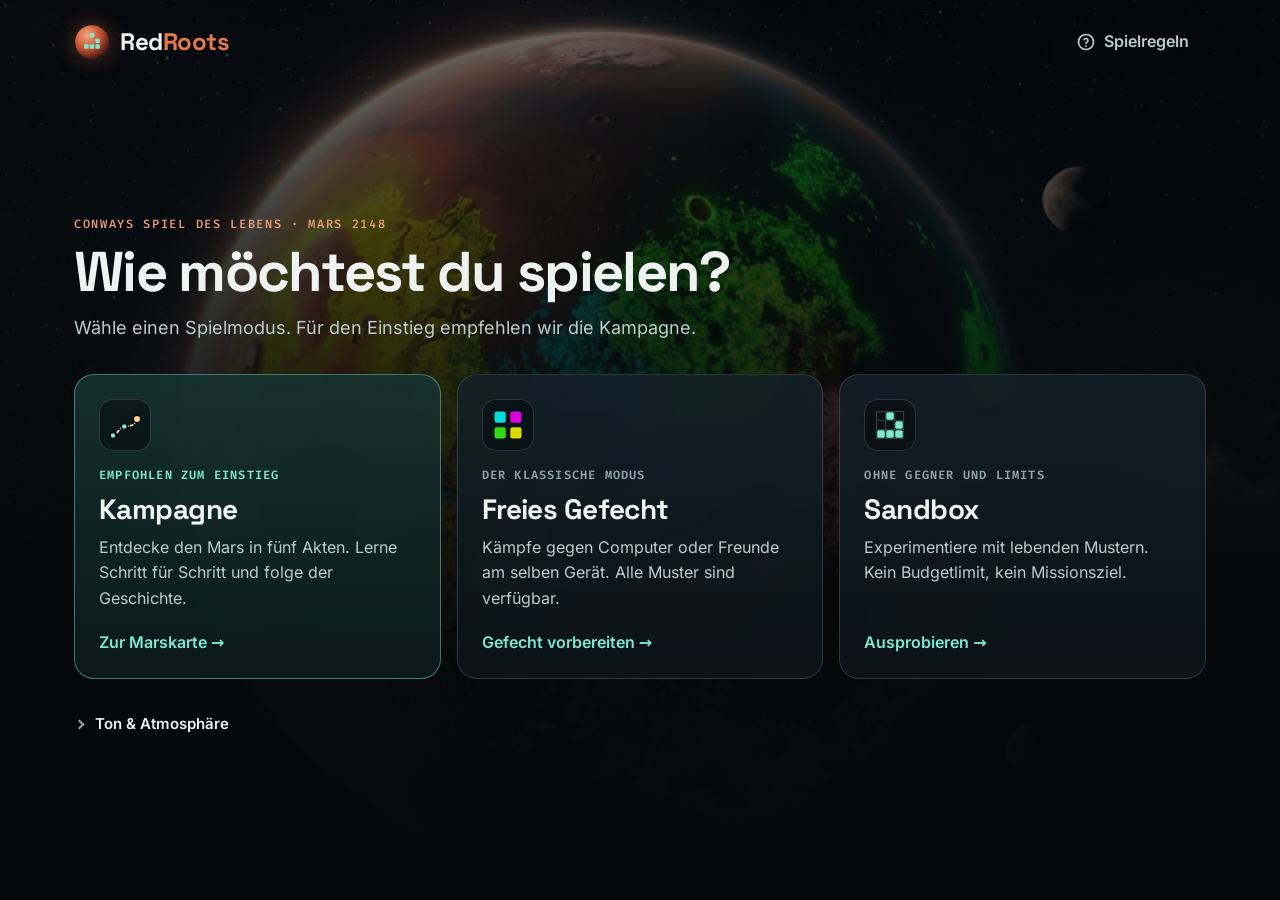
==== commit bd1cc3f7: "Add a web app manifest and icons for full-screen home-screen launches Co-Authored-By: Claude Opus 5." ====
--- a/index.html
+++ b/index.html
@@ -9,6 +9,12 @@
     <meta name="theme-color" content="#091016">
     <meta name="color-scheme" content="dark">
     <link rel="icon" href="data:image/svg+xml,%3Csvg xmlns='http://www.w3.org/2000/svg' viewBox='0 0 32 32'%3E%3Cdefs%3E%3CradialGradient id='g' cx='35%25' cy='30%25' r='75%25'%3E%3Cstop offset='0' stop-color='%23f6a57c'/%3E%3Cstop offset='.55' stop-color='%23c4512f'/%3E%3Cstop offset='1' stop-color='%233a1510'/%3E%3C/radialGradient%3E%3C/defs%3E%3Ccircle cx='16' cy='16' r='15' fill='url(%23g)'/%3E%3Cg fill='%237fe8d0'%3E%3Crect x='14' y='8' width='4' height='4' rx='1'/%3E%3Crect x='19' y='13' width='4' height='4' rx='1'/%3E%3Crect x='9' y='18' width='4' height='4' rx='1'/%3E%3Crect x='14' y='18' width='4' height='4' rx='1'/%3E%3Crect x='19' y='18' width='4' height='4' rx='1'/%3E%3C/g%3E%3C/svg%3E">
+    <link rel="manifest" href="manifest.webmanifest">
+    <link rel="apple-touch-icon" href="assets/icons/apple-touch-icon.png">
+    <meta name="mobile-web-app-capable" content="yes">
+    <meta name="apple-mobile-web-app-capable" content="yes">
+    <meta name="apple-mobile-web-app-status-bar-style" content="black-translucent">
+    <meta name="apple-mobile-web-app-title" content="RedRoots">
     <link rel="preload" href="assets/fonts/inter-latin-wght.woff2" as="font" type="font/woff2" crossorigin>
     <link rel="preload" href="assets/fonts/space-grotesk-latin-wght.woff2" as="font" type="font/woff2" crossorigin>
     <link rel="stylesheet" href="css/style.css">
--- a/css/style.css
+++ b/css/style.css
@@ -335,6 +335,7 @@
 .btn-finish br { display: none; }
 .btn-sub { display: block; font-size: 13px; font-weight: 500; opacity: .8; }
 .btn-finish.btn-stop { background: linear-gradient(180deg, #ff8a95, #e6495a); color: #2a0509; box-shadow: inset 0 1px 0 rgba(255, 255, 255, .35), 0 8px 24px rgba(230, 73, 90, .25); }
+.btn-finish.btn-stop:hover:not(:disabled) { background: linear-gradient(180deg, #ffa3ab, #f05d6c); }
 
 .evolution-status { padding: 12px 14px; border-radius: var(--r-md); background: rgba(127, 232, 208, .06); border: 1px solid rgba(127, 232, 208, .22); }
 .evo-head { display: flex; justify-content: space-between; align-items: baseline; margin-bottom: 8px; }
@@ -364,6 +365,7 @@
 .tool-btn:hover { background: var(--surface-3); color: var(--text-1); border-color: var(--line-3); }
 .tool-btn.active, .tool-btn[aria-pressed="true"] { background: var(--danger-soft); border-color: rgba(255, 93, 108, .6); color: var(--danger-2); }
 .tool-btn--danger { color: var(--danger-2); }
+.tool-btn--danger:hover { background: var(--danger-soft); border-color: rgba(255, 93, 108, .6); color: #fff; }
 
 .pattern-grid { display: grid; grid-template-columns: repeat(2, minmax(0, 1fr)); gap: 8px; }
 .pattern-btn { position: relative; display: flex; flex-direction: column; align-items: stretch; gap: 6px; min-height: 48px; padding: 8px; border-radius: var(--r-md); border: 1px solid var(--line-2); background: var(--surface-2); color: var(--text-1); text-align: left; transition: background-color var(--t-fast), border-color var(--t-fast), box-shadow var(--t-fast), transform var(--t-fast); }
@@ -381,6 +383,7 @@
 .panel-extras { display: flex; flex-direction: column; gap: 6px; margin-top: auto; padding-top: 8px; border-top: 1px solid var(--line); }
 .panel-extras:empty { display: none; }
 .narration-button { margin: 0; }
+.mission-result .narration-button, .mission-briefing .narration-button { margin-top: 14px; }
 .panel-extras .narration-button { width: 100%; }
 
 /* ---------- 11. Mission HUD ---------- */
@@ -499,8 +502,10 @@
 .mission-eyebrow { font: 500 12px/1.5 var(--font-mono); letter-spacing: .12em; color: #d3a588; }
 
 .expedition-header { display: flex; align-items: center; justify-content: space-between; gap: 16px; flex-wrap: wrap; padding: 20px 0; border-bottom: 1px solid #ffffff17; }
-.expedition-brand { display: inline-block; color: #f3f1ed; font-family: var(--font-display); font-size: 24px; font-weight: 700; letter-spacing: -.02em; text-decoration: none; line-height: 1; }
-.expedition-brand span { color: var(--mars); }
+.expedition-brand { display: inline-flex; align-items: center; gap: 12px; color: #f3f1ed; font-family: var(--font-display); font-size: 24px; font-weight: 700; letter-spacing: -.02em; text-decoration: none; line-height: 1; }
+.expedition-brand .brand-mark { width: 36px; height: 36px; }
+.expedition-brand-text > span { color: var(--mars); }
+.expedition-header > .mission-eyebrow { margin-right: auto; padding-left: 12px; border-left: 1px solid var(--line-2); }
 .expedition-brand small { display: block; margin-top: 8px; font: 500 12px/1.5 var(--font-mono); letter-spacing: .16em; color: #8a9498; }
 .expedition-header .audio-settings { margin: 0; }
 .expedition-header .audio-settings[open] .audio-options { position: absolute; right: 0; top: 100%; z-index: 10; width: 320px; padding: 14px; border-radius: var(--r-lg); background: var(--surface-1); border: 1px solid var(--line-2); box-shadow: var(--shadow-2); }
@@ -594,11 +599,12 @@
 .genome-cards { display: grid; grid-template-columns: repeat(auto-fit, minmax(145px, 1fr)); gap: 10px; margin-top: 18px; }
 .genome-card { min-width: 0; overflow-wrap: anywhere; padding: 14px; border: 1px solid #ffffff18; border-radius: var(--r-md); background: linear-gradient(180deg, #14232a, #0f1b21); transition: border-color var(--t-fast); }
 .genome-card:not(.locked):hover { border-color: #a5e6ce66; }
-.genome-card svg { width: 60px; height: 35px; fill: #a5e6ce; }
+.genome-shape { display: grid; place-items: center; height: 52px; border-radius: var(--r-sm); background: rgba(0, 0, 0, .3); }
+.genome-shape svg { height: 34px; width: auto; max-width: 100%; fill: #a5e6ce; }
 .genome-card strong { display: block; margin: 8px 0 4px; font-size: 16px; font-weight: 600; }
 .genome-card small { font-size: 14px; line-height: 1.5; color: #a3b6be; }
 .genome-card.locked { opacity: .65; }
-.genome-card.locked svg { filter: blur(2px); }
+.genome-card.locked svg { filter: blur(2px); fill: #6f8f88; }
 
 .story-archive { margin-top: 24px; padding: 24px; border: 1px solid #ffffff16; border-radius: var(--r-xl); background: #0f191f; }
 .story-archive h3 { margin: 10px 0; font-family: var(--font-display); font-size: 22px; font-weight: 600; color: #e3c6ac; }
@@ -617,7 +623,12 @@
 
 /* ---------- 15. Campaign: mission result ---------- */
 .mission-result { max-width: 680px; margin: 6vh auto; padding: 36px; border: 1px solid #79bca733; border-radius: var(--r-xl); background: linear-gradient(180deg, #112029, #0d181e); box-shadow: var(--shadow-3); }
+.mission-result.is-success { border-color: rgba(127, 232, 208, .3); background: radial-gradient(ellipse 80% 40% at 50% 0%, rgba(127, 232, 208, .1), transparent 70%), linear-gradient(180deg, #112029, #0d181e); }
+.mission-result.is-failure { border-color: rgba(255, 93, 108, .3); background: radial-gradient(ellipse 80% 40% at 50% 0%, rgba(255, 93, 108, .1), transparent 70%), linear-gradient(180deg, #1a1a20, #0f1418); }
 .result-stars { margin: 22px 0; font-size: 44px; letter-spacing: 14px; color: #e6c18c; text-shadow: 0 0 24px rgba(230, 193, 140, .45); }
+.is-failure .result-stars { color: #6d7a80; text-shadow: none; }
+.is-success h1 { color: #e9fff7; }
+.is-failure h1 { color: #ffd6da; }
 .mission-result h1 { font-family: var(--font-display); font-size: 40px; font-weight: 700; line-height: 1.1; letter-spacing: -.03em; }
 .mission-result h2 { margin: 12px 0; font-size: 16px; font-weight: 600; color: #9ccabe; }
 .result-objectives { padding: 16px 0; line-height: 2.2; color: #cfdcd7; }
@@ -651,7 +662,7 @@
 .tl-hit { fill: transparent; cursor: crosshair; }
 .tl-end { fill: #c6d5cf; font-size: 11px; font-weight: 600; }
 .timeline-tip { position: absolute; top: -6px; width: 170px; padding: 4px 8px; border: 1px solid #ffffff2a; border-radius: var(--r-xs); background: #0c1722f2; color: #e3ece9; font-size: 13px; pointer-events: none; }
-.timeline-events { margin: 10px 0 0; padding-left: 20px; list-style: decimal; font-size: 14px; line-height: 1.6; color: #c6d5cf; }
+.timeline-events { margin: 10px 0 0; padding-left: 20px; list-style: disc; font-size: 14px; line-height: 1.6; color: #c6d5cf; }
 .timeline-table summary { display: flex; align-items: center; min-height: 44px; font-size: 14px; color: #dcb18c; }
 .timeline-table table { width: 100%; font-size: 13px; color: #c6d5cf; }
 .timeline-table th, .timeline-table td { padding: 3px 8px; text-align: right; border-bottom: 1px solid #ffffff10; }
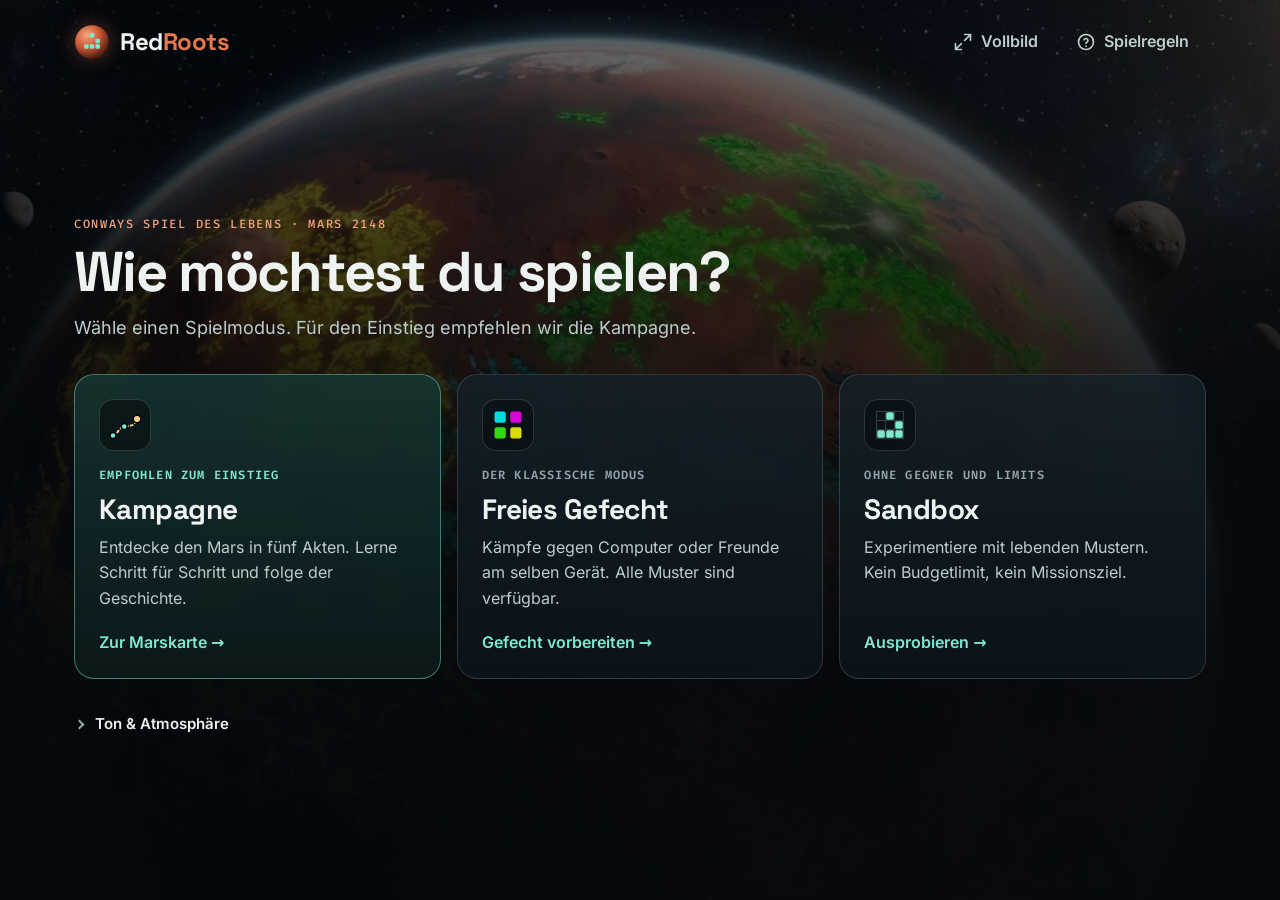
==== commit c1aa163d: "Give the board the full height on phones in landscape, add sticky full screen - On short landscape s" ====
--- a/index.html
+++ b/index.html
@@ -50,6 +50,9 @@
         <symbol id="i-play" viewBox="0 0 24 24"><path d="M7 4.5v15l12-7.5Z" /></symbol>
         <symbol id="i-pause" viewBox="0 0 24 24"><path d="M8 5v14M16 5v14" /></symbol>
         <symbol id="i-exit" viewBox="0 0 24 24"><path d="M14 4h5v16h-5" /><path d="M10 16l-4-4 4-4M6 12h10" /></symbol>
+        <symbol id="i-fullscreen" viewBox="0 0 24 24"><path d="M14 3h7v7M10 21H3v-7M21 3l-7 7M3 21l7-7" /></symbol>
+        <symbol id="i-fullscreen-exit" viewBox="0 0 24 24"><path d="M4 14h6v6M20 10h-6V4M14 10l7-7M3 21l7-7" /></symbol>
+        <symbol id="i-stop" viewBox="0 0 24 24"><rect x="6" y="6" width="12" height="12" rx="1.5" /></symbol>
         <symbol id="i-map" viewBox="0 0 24 24"><path d="M9 4 3 6.5v13L9 17l6 2.5 6-2.5v-13L15 6.5Z" /><path d="M9 4v13M15 6.5v13" /></symbol>
     </svg>
 
@@ -63,7 +66,10 @@
         <div class="start-shell">
             <header class="start-top">
                 <span class="brand brand--large"><svg class="brand-mark" aria-hidden="true"><use href="#i-brand" /></svg><span class="brand-word">Red<b>Roots</b></span></span>
-                <button id="btnShowBriefing" class="btn btn-ghost" type="button"><svg class="icon" aria-hidden="true"><use href="#i-help" /></svg><span>Spielregeln</span></button>
+                <div class="start-top-actions">
+                    <button class="btn btn-ghost" type="button" data-fs aria-pressed="false" hidden><svg class="icon" aria-hidden="true"><use href="#i-fullscreen" /></svg><span>Vollbild</span></button>
+                    <button id="btnShowBriefing" class="btn btn-ghost" type="button"><svg class="icon" aria-hidden="true"><use href="#i-help" /></svg><span>Spielregeln</span></button>
+                </div>
             </header>
 
             <section id="modeSelection" class="start-section" aria-labelledby="modeTitle">
@@ -157,6 +163,7 @@
 
             <div class="topbar-actions">
                 <button id="btnHelp" class="btn btn-icon btn-ghost" type="button" title="Spielregeln" aria-label="Spielregeln"><svg class="icon" aria-hidden="true"><use href="#i-help" /></svg></button>
+                <button id="btnFullscreen" class="btn btn-icon btn-ghost" type="button" data-fs aria-pressed="false" title="Vollbild" aria-label="Vollbild" hidden><svg class="icon" aria-hidden="true"><use href="#i-fullscreen" /></svg></button>
                 <button id="btnSettings" class="btn btn-ghost btn-menu" type="button" title="Menü: Ton, Simulation, Mission abbrechen" aria-label="Menü öffnen" aria-haspopup="dialog" hidden><svg class="icon" aria-hidden="true"><use href="#i-menu" /></svg><span class="btn-menu-label">Menü</span></button>
             </div>
         </header>
@@ -214,6 +221,17 @@
                 </div>
             </aside>
         </main>
+
+        <!-- Short landscape screens: the folded side column leaves this rail beside the board. -->
+        <nav id="sideRail" class="side-rail" aria-label="Kurzleiste" hidden>
+            <button id="btnRailExpand" class="rail-btn" type="button" aria-controls="rightPanel" aria-expanded="false" aria-label="Seitenleiste einblenden" title="Seitenleiste einblenden"><svg class="icon" aria-hidden="true"><use href="#i-chevron-left" /></svg></button>
+            <button id="btnRailPrimary" class="rail-btn rail-primary" type="button" aria-label="Evolution starten"><svg class="icon" aria-hidden="true"><use href="#i-play" /></svg></button>
+            <div id="railBudget" class="rail-stat" title="Genmaterial"><small>Material</small><b>–</b></div>
+            <div id="railRound" class="rail-stat" title="Runde"><small>Runde</small><b>–</b></div>
+            <span class="rail-spacer"></span>
+            <button id="btnRailFullscreen" class="rail-btn" type="button" data-fs aria-pressed="false" aria-label="Vollbild" title="Vollbild" hidden><svg class="icon" aria-hidden="true"><use href="#i-fullscreen" /></svg></button>
+            <button id="btnRailMenu" class="rail-btn" type="button" aria-haspopup="dialog" aria-label="Menü öffnen" title="Menü"><svg class="icon" aria-hidden="true"><use href="#i-menu" /></svg></button>
+        </nav>
 
         <div id="eventLog" class="sr-only" role="status" aria-live="polite">System bereit.</div>
     </div>
@@ -238,6 +256,12 @@
             <div class="dialog-head">
                 <h2 id="settingsTitle" class="dialog-title">Menü</h2>
                 <button class="btn btn-icon btn-ghost" type="button" data-dialog-close aria-label="Menü schließen"><svg class="icon" aria-hidden="true"><use href="#i-close" /></svg></button>
+            </div>
+            <div class="menu-display">
+                <button id="btnMenuFullscreen" class="btn" type="button" data-fs aria-pressed="false" hidden><svg class="icon" aria-hidden="true"><use href="#i-fullscreen" /></svg><span>Vollbild</span></button>
+                <button id="btnMenuHelp" class="btn" type="button"><svg class="icon" aria-hidden="true"><use href="#i-help" /></svg><span>Spielregeln</span></button>
+                <label class="check menu-check"><input type="checkbox" id="optAutoRail" checked><span>Seitenleiste während der Evolution einklappen (Handy quer)</span></label>
+                <p id="homeScreenHint" class="menu-hint" hidden>Mehr Platz auf dem iPhone: Teilen → „Zum Home-Bildschirm“ – dann startet RedRoots ohne Browserleiste.</p>
             </div>
             <div id="settingsExtras" class="menu-extras"></div>
             <dl class="shortcut-list">
@@ -323,6 +347,7 @@
     <script src="js/core/GameState.js"></script>
     <script src="js/ui/GameRenderer.js"></script>
     <script src="js/ui/GameAudio.js"></script>
+    <script src="js/ui/DisplayControls.js"></script>
     <script src="js/ui/UIManager.js"></script>
     <script src="js/main.js"></script>
 </body>
--- a/css/style.css
+++ b/css/style.css
@@ -852,6 +852,62 @@
     .mission-art img { max-height: 220px; object-fit: contain; }
 }
 
+/* ---------- 17. Full screen, side column and rail (short landscape screens) ---------- */
+.side-rail, .board-status, #boardZoomControls [data-side] { display: none; }
+:root.is-fullscreen, :root.is-fullscreen body { background: var(--bg-1); }
+::backdrop { background: var(--bg-1); }
+.start-top-actions { display: flex; align-items: center; gap: 4px; }
+.menu-display { display: flex; flex-wrap: wrap; gap: 8px; margin-bottom: 12px; }
+.menu-display > .btn { flex: 1 1 160px; }
+.menu-check { flex-basis: 100%; font-weight: 500; color: var(--text-1); }
+.menu-hint { flex-basis: 100%; font-size: 14px; line-height: 1.5; color: var(--sand); }
+
+/* The column (header, mission HUD, tools) sits beside the board, so the board keeps the full height;
+   folded, only a 56px rail remains. Breakpoint must match DisplayControls.COMPACT_QUERY. */
+@media (orientation: landscape) and (max-height: 520px) {
+    body.in-game .app { display: grid; grid-template-columns: minmax(0, 1fr) var(--panel-w); grid-template-rows: auto auto minmax(0, 1fr); grid-template-areas: "board top" "board hud" "board panel"; }
+    body.in-game .game-main { display: contents; }
+    body.in-game .board { grid-area: board; }
+    body.in-game .tool-panel { grid-area: panel; }
+    body.in-game .topbar { grid-area: top; height: auto; min-height: var(--topbar-h); padding: 0 4px 0 10px; gap: 6px; border-left: 1px solid var(--line); }
+    body.in-game .topbar > .brand, body.in-game .stat-turn, body.in-game #btnHelp, body.in-game .stat-label { display: none !important; }
+    body.in-game .phase-chip { padding: 0 8px; letter-spacing: .04em; }
+    body.in-game .phase-chip { min-width: 0; flex-shrink: 1; overflow: hidden; text-overflow: ellipsis; }
+    body.in-game .top-stats { flex-shrink: 0; gap: 6px; }
+    body.in-game .topbar-actions { gap: 0; flex-shrink: 0; }
+    body.in-game .mission-hud { max-height: 34dvh; overflow-y: auto; overscroll-behavior: contain; border-left: 1px solid var(--line); border-bottom: 1px solid var(--line); }
+    body.in-game .mission-hud-body { grid-template-columns: minmax(0, 1fr); grid-template-areas: "head" "status" "hints"; padding: 4px 10px 8px; gap: 4px; }
+    body.in-game .hud-sector b { display: none; }
+    body.in-game .hud-status { flex-direction: column; flex-wrap: nowrap; }
+    body.in-game .hud-hints summary { justify-content: center; width: 100%; }
+    body.in-game .hud-hints[open] .hud-hints-body { position: fixed; top: 8px; right: calc(var(--panel-w) + 8px); width: min(420px, calc(100vw - var(--panel-w) - 24px)); max-height: calc(100dvh - 16px); }
+    #boardZoomControls [data-side] { display: grid; }
+
+    body.in-game.side-collapsed .app { grid-template-columns: minmax(0, 1fr) calc(56px + env(safe-area-inset-right)); grid-template-areas: "board rail" "board rail" "board rail"; }
+    body.side-collapsed .topbar, body.side-collapsed .mission-hud, body.side-collapsed .tool-panel, body.side-collapsed #boardZoomControls [data-side] { display: none !important; }
+    .side-rail { grid-area: rail; display: flex; flex-direction: column; align-items: center; gap: 4px; min-height: 0; padding: 6px 4px; padding-right: max(4px, env(safe-area-inset-right)); overflow-y: auto; background: rgba(10, 17, 23, .96); border-left: 1px solid var(--line); }
+    .rail-btn { display: grid; place-items: center; flex-shrink: 0; width: 48px; height: 44px; border-radius: var(--r-md); color: var(--text-1); transition: background-color var(--t-fast); }
+    .rail-btn:hover:not(:disabled) { background: rgba(214, 236, 230, .1); }
+    .rail-btn:disabled { opacity: .4; }
+    .rail-primary { height: 52px; background: linear-gradient(180deg, #aaf6e3, #6edbc1); color: var(--accent-ink); box-shadow: 0 6px 18px rgba(110, 219, 193, .2); }
+    .rail-primary:hover:not(:disabled) { background: linear-gradient(180deg, #c8fbee, #85e7cf); }
+    .rail-primary:disabled { background: var(--surface-3); color: var(--text-2); box-shadow: none; opacity: .75; }
+    .rail-primary.btn-stop { background: linear-gradient(180deg, #ff8a95, #e6495a); color: #2a0509; }
+    .rail-stat { display: flex; flex-direction: column; align-items: center; flex-shrink: 0; width: 48px; padding: 2px 0; text-align: center; }
+    .rail-stat small { font-size: 10px; line-height: 1.2; color: var(--text-3); }
+    .rail-stat b { font: 600 15px/1.3 var(--font-mono); font-variant-numeric: tabular-nums; color: var(--text-1); }
+    .rail-spacer { flex: 1; min-height: 4px; }
+    body.side-collapsed .board-status { position: absolute; z-index: 7; top: 8px; left: 8px; display: block; max-width: calc(100% - 84px); min-height: var(--touch); padding: 10px 14px; border-radius: var(--r-md); background: rgba(10, 22, 26, .92); border: 1px solid rgba(255, 210, 134, .35); color: var(--sand); font-size: 15px; font-weight: 600; line-height: 1.35; text-align: left; box-shadow: var(--shadow-1); backdrop-filter: blur(8px); -webkit-backdrop-filter: blur(8px); }
+    body.side-collapsed .board-status.warning { background: rgba(40, 26, 10, .92); border-color: rgba(255, 179, 71, .55); color: var(--warning-2); }
+    body.side-collapsed .board-status.alarm { background: rgba(42, 12, 18, .94); border-color: rgba(255, 93, 108, .7); color: #ffd0d5; }
+    body.side-collapsed .mission-toast { top: 64px; }
+}
+/* Very short screens: the tools come before the mission HUD so the primary action stays reachable. */
+@media (orientation: landscape) and (max-height: 300px) {
+    body.in-game .app { grid-template-rows: auto minmax(0, 1fr) auto; grid-template-areas: "board top" "board panel" "board hud"; }
+    body.in-game .mission-hud { max-height: 28dvh; }
+}
+
 @media (prefers-reduced-motion: reduce) {
     *, *::before, *::after { animation-duration: .01ms !important; animation-iteration-count: 1 !important; transition-duration: .01ms !important; scroll-behavior: auto !important; }
 }
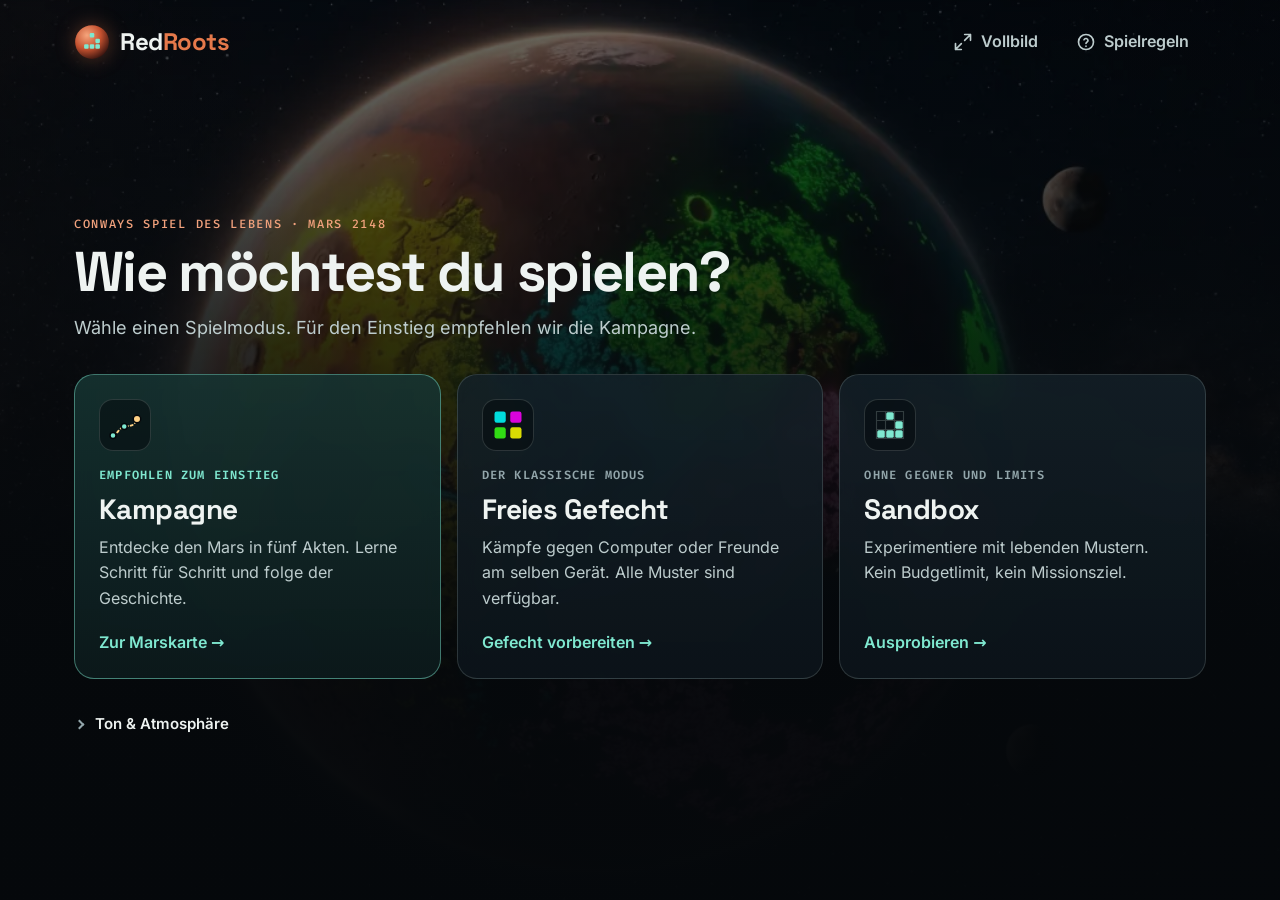
==== commit 5fce2544: "Center map node icons and keep region labels clear of sector nodes Use SVG check/play icons in grid-" ====
--- a/index.html
+++ b/index.html
@@ -13,7 +13,7 @@
     <link rel="apple-touch-icon" href="assets/icons/apple-touch-icon.png">
     <meta name="mobile-web-app-capable" content="yes">
     <meta name="apple-mobile-web-app-capable" content="yes">
-    <meta name="apple-mobile-web-app-status-bar-style" content="black-translucent">
+    <meta name="apple-mobile-web-app-status-bar-style" content="black">
     <meta name="apple-mobile-web-app-title" content="RedRoots">
     <link rel="preload" href="assets/fonts/inter-latin-wght.woff2" as="font" type="font/woff2" crossorigin>
     <link rel="preload" href="assets/fonts/space-grotesk-latin-wght.woff2" as="font" type="font/woff2" crossorigin>
@@ -47,6 +47,7 @@
         <symbol id="i-chevron-right" viewBox="0 0 24 24"><path d="m9 18 6-6-6-6" /></symbol>
         <symbol id="i-arrow-left" viewBox="0 0 24 24"><path d="M19 12H5M11 18l-6-6 6-6" /></symbol>
         <symbol id="i-arrow-right" viewBox="0 0 24 24"><path d="M5 12h14M13 6l6 6-6 6" /></symbol>
+        <symbol id="i-check" viewBox="0 0 24 24"><path d="M5 12.5l4.5 4.5L19 7.5" /></symbol>
         <symbol id="i-play" viewBox="0 0 24 24"><path d="M7 4.5v15l12-7.5Z" /></symbol>
         <symbol id="i-pause" viewBox="0 0 24 24"><path d="M8 5v14M16 5v14" /></symbol>
         <symbol id="i-exit" viewBox="0 0 24 24"><path d="M14 4h5v16h-5" /><path d="M10 16l-4-4 4-4M6 12h10" /></symbol>
--- a/css/style.css
+++ b/css/style.css
@@ -543,17 +543,20 @@
 .route-lines { position: absolute; inset: 0; width: 100%; height: 100%; overflow: visible; }
 .route-lines line { stroke: #edb38a66; stroke-width: .3; stroke-dasharray: 1 1; }
 .route-lines line.explored { stroke: #7cffe0; stroke-width: .45; stroke-dasharray: none; }
-.sector-node { position: absolute; z-index: 3; transform: translate(-50%, -50%); width: 44px; height: 44px; border-radius: 50%; border: 1px solid #dab28d88; background: #322d2c; color: #f0d9cb; font: 600 15px/1 var(--font-mono); box-shadow: 0 4px 14px rgba(0, 0, 0, .5); transition: box-shadow var(--t-med), transform var(--t-med) var(--ease-out); }
+.sector-node { position: absolute; z-index: 3; transform: translate(-50%, -50%); display: grid; place-items: center; padding: 0; width: 44px; height: 44px; border-radius: 50%; border: 1px solid #dab28d88; background: #322d2c; color: #f0d9cb; font: 600 15px/1 var(--font-mono); box-shadow: 0 4px 14px rgba(0, 0, 0, .5); transition: box-shadow var(--t-med), transform var(--t-med) var(--ease-out); }
 .sector-node:hover:not(:disabled) { transform: translate(-50%, -50%) scale(1.08); }
 .sector-node.conquered { background: #27594f; color: #b5ffe8; border-color: #72e7ce; box-shadow: 0 0 20px #55ffb944; }
 .sector-node:disabled { background: #202229; color: #8b807b; }
 .sector-node.selected, .sector-node.conquered.selected { z-index: 4; color: #15232b; background: #ffe1a3; border: 3px solid #fff4d5; outline: 3px solid #ffbd5f; outline-offset: 7px; box-shadow: 0 0 0 13px #ffca6430, 0 0 38px #ffbc6477; font-size: 18px; animation: sector-glow 2.4s ease-in-out infinite; }
+.sector-node .icon { width: 22px; height: 22px; stroke-width: 2.6; }
+.sector-node.selected .icon { width: 18px; height: 18px; fill: currentColor; stroke-width: 1.5; }
 @keyframes sector-glow { 50% { box-shadow: 0 0 0 18px #ffca6418, 0 0 48px #ffbc6499; } }
 .planet-label { position: absolute; color: #e6c9b6cc; font: 500 11px/1.4 var(--font-mono); letter-spacing: .1em; text-shadow: 0 1px 4px #000; }
 .planet-label small { display: block; margin-top: 5px; font-size: 10px; opacity: .85; }
 .label-tharsis { top: 40%; left: 14%; }
-.label-chryse { top: 23%; left: 52%; }
-.label-valles { top: 82%; left: 30%; }
+/* Above the highest and below the lowest sector node of every act, centred so no route node covers the text. */
+.label-chryse { top: 11%; left: 50%; transform: translateX(-50%); white-space: nowrap; text-align: center; }
+.label-valles { top: 86%; left: 50%; transform: translateX(-50%); white-space: nowrap; text-align: center; }
 .sector-list { display: grid; grid-template-columns: 1fr; gap: 8px; padding: 20px; }
 .sector-list button { display: flex; align-items: center; gap: 14px; padding: 12px 16px; border: 1px solid #ffffff22; border-radius: var(--r-md); background: rgba(20, 33, 41, .8); color: #d6e5e1; font-size: 16px; text-align: left; transition: background-color var(--t-fast), border-color var(--t-fast); }
 .sector-list button:hover:not(:disabled) { background: #1b2e37; border-color: #ffffff38; }
@@ -859,7 +862,7 @@
 .start-top-actions { display: flex; align-items: center; gap: 4px; }
 .menu-display { display: flex; flex-wrap: wrap; gap: 8px; margin-bottom: 12px; }
 .menu-display > .btn { flex: 1 1 160px; }
-.menu-check { flex-basis: 100%; font-weight: 500; color: var(--text-1); }
+.menu-check { display: none; flex-basis: 100%; font-weight: 500; color: var(--text-1); }
 .menu-hint { flex-basis: 100%; font-size: 14px; line-height: 1.5; color: var(--sand); }
 
 /* The column (header, mission HUD, tools) sits beside the board, so the board keeps the full height;
@@ -897,7 +900,11 @@
     .rail-stat small { font-size: 10px; line-height: 1.2; color: var(--text-3); }
     .rail-stat b { font: 600 15px/1.3 var(--font-mono); font-variant-numeric: tabular-nums; color: var(--text-1); }
     .rail-spacer { flex: 1; min-height: 4px; }
-    body.side-collapsed .board-status { position: absolute; z-index: 7; top: 8px; left: 8px; display: block; max-width: calc(100% - 84px); min-height: var(--touch); padding: 10px 14px; border-radius: var(--r-md); background: rgba(10, 22, 26, .92); border: 1px solid rgba(255, 210, 134, .35); color: var(--sand); font-size: 15px; font-weight: 600; line-height: 1.35; text-align: left; box-shadow: var(--shadow-1); backdrop-filter: blur(8px); -webkit-backdrop-filter: blur(8px); }
+    body.in-game:not(.side-collapsed) .player-role { display: block; font-size: 11px; }
+    .menu-check { display: flex; }
+    .expedition-header [data-fs] span { display: none; }
+    .expedition-header [data-fs] { width: 48px; padding: 0; }
+    body.side-collapsed .board-status { position: absolute; z-index: 7; top: 8px; left: max(8px, env(safe-area-inset-left)); display: block; max-width: min(460px, calc(100% - 84px)); overflow: hidden; text-overflow: ellipsis; white-space: nowrap; pointer-events: none; padding: 8px 12px; border-radius: var(--r-md); background: rgba(10, 22, 26, .92); border: 1px solid rgba(255, 210, 134, .35); color: var(--sand); font-size: 15px; font-weight: 600; line-height: 1.35; text-align: left; box-shadow: var(--shadow-1); backdrop-filter: blur(8px); -webkit-backdrop-filter: blur(8px); }
     body.side-collapsed .board-status.warning { background: rgba(40, 26, 10, .92); border-color: rgba(255, 179, 71, .55); color: var(--warning-2); }
     body.side-collapsed .board-status.alarm { background: rgba(42, 12, 18, .94); border-color: rgba(255, 93, 108, .7); color: #ffd0d5; }
     body.side-collapsed .mission-toast { top: 64px; }
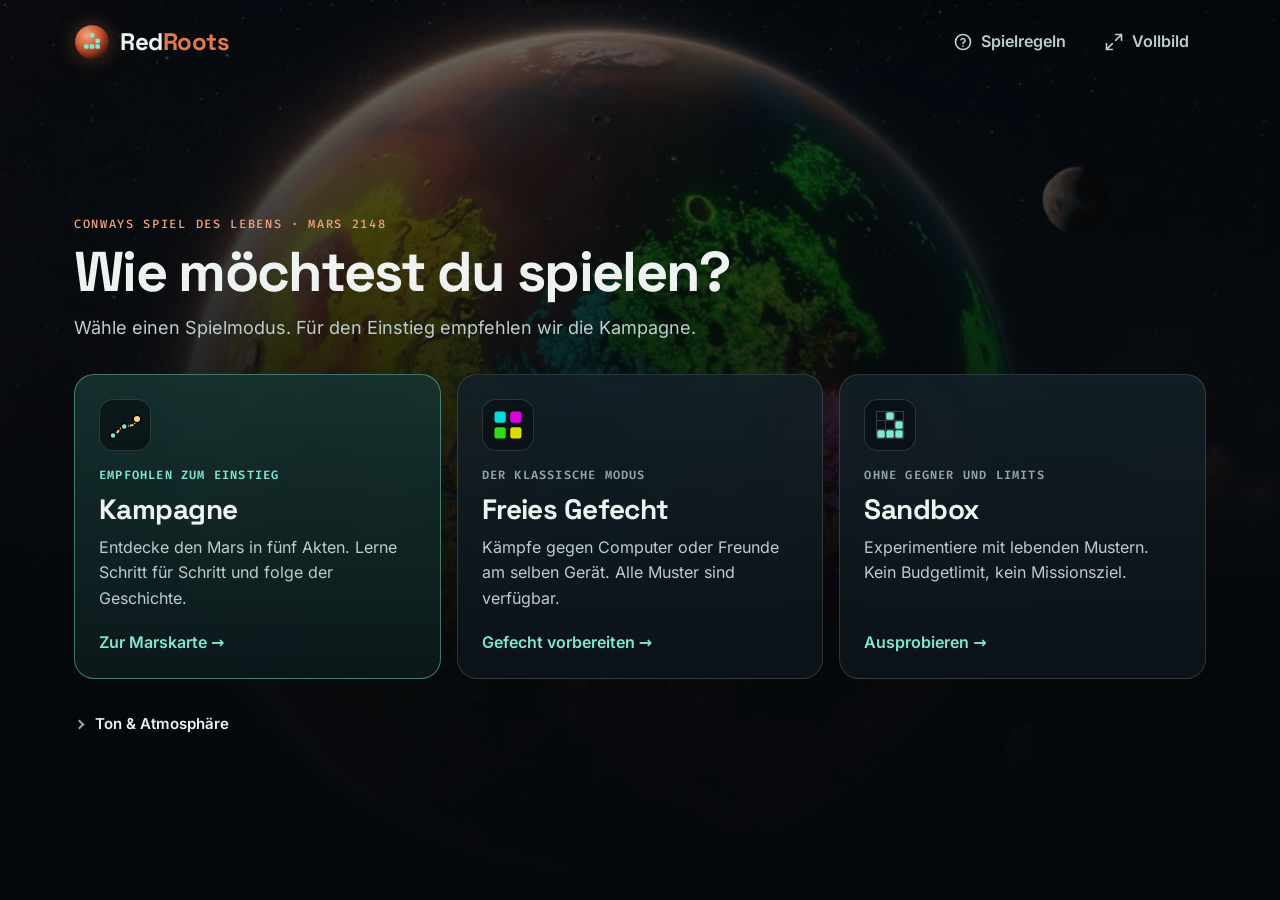
==== commit a695d32f: "Put the full screen toggle in the top right corner of every screen The Vollbild button is now the ou" ====
--- a/index.html
+++ b/index.html
@@ -68,8 +68,8 @@
             <header class="start-top">
                 <span class="brand brand--large"><svg class="brand-mark" aria-hidden="true"><use href="#i-brand" /></svg><span class="brand-word">Red<b>Roots</b></span></span>
                 <div class="start-top-actions">
-                    <button class="btn btn-ghost" type="button" data-fs aria-pressed="false" hidden><svg class="icon" aria-hidden="true"><use href="#i-fullscreen" /></svg><span>Vollbild</span></button>
                     <button id="btnShowBriefing" class="btn btn-ghost" type="button"><svg class="icon" aria-hidden="true"><use href="#i-help" /></svg><span>Spielregeln</span></button>
+                    <button class="btn btn-ghost btn-fs" type="button" data-fs aria-pressed="false" title="Vollbild (Taste F)" hidden><svg class="icon" aria-hidden="true"><use href="#i-fullscreen" /></svg><span>Vollbild</span></button>
                 </div>
             </header>
 
@@ -164,8 +164,8 @@
 
             <div class="topbar-actions">
                 <button id="btnHelp" class="btn btn-icon btn-ghost" type="button" title="Spielregeln" aria-label="Spielregeln"><svg class="icon" aria-hidden="true"><use href="#i-help" /></svg></button>
-                <button id="btnFullscreen" class="btn btn-icon btn-ghost" type="button" data-fs aria-pressed="false" title="Vollbild" aria-label="Vollbild" hidden><svg class="icon" aria-hidden="true"><use href="#i-fullscreen" /></svg></button>
                 <button id="btnSettings" class="btn btn-ghost btn-menu" type="button" title="Menü: Ton, Simulation, Mission abbrechen" aria-label="Menü öffnen" aria-haspopup="dialog" hidden><svg class="icon" aria-hidden="true"><use href="#i-menu" /></svg><span class="btn-menu-label">Menü</span></button>
+                <button id="btnFullscreen" class="btn btn-ghost btn-fs" type="button" data-fs aria-pressed="false" title="Vollbild (Taste F)" aria-label="Vollbild" hidden><svg class="icon" aria-hidden="true"><use href="#i-fullscreen" /></svg><span class="btn-fs-label">Vollbild</span></button>
             </div>
         </header>
 
@@ -225,12 +225,12 @@
 
         <!-- Short landscape screens: the folded side column leaves this rail beside the board. -->
         <nav id="sideRail" class="side-rail" aria-label="Kurzleiste" hidden>
+            <button id="btnRailFullscreen" class="rail-btn" type="button" data-fs aria-pressed="false" aria-label="Vollbild" title="Vollbild" hidden><svg class="icon" aria-hidden="true"><use href="#i-fullscreen" /></svg></button>
             <button id="btnRailExpand" class="rail-btn" type="button" aria-controls="rightPanel" aria-expanded="false" aria-label="Seitenleiste einblenden" title="Seitenleiste einblenden"><svg class="icon" aria-hidden="true"><use href="#i-chevron-left" /></svg></button>
             <button id="btnRailPrimary" class="rail-btn rail-primary" type="button" aria-label="Evolution starten"><svg class="icon" aria-hidden="true"><use href="#i-play" /></svg></button>
             <div id="railBudget" class="rail-stat" title="Genmaterial"><small>Material</small><b>–</b></div>
             <div id="railRound" class="rail-stat" title="Runde"><small>Runde</small><b>–</b></div>
             <span class="rail-spacer"></span>
-            <button id="btnRailFullscreen" class="rail-btn" type="button" data-fs aria-pressed="false" aria-label="Vollbild" title="Vollbild" hidden><svg class="icon" aria-hidden="true"><use href="#i-fullscreen" /></svg></button>
             <button id="btnRailMenu" class="rail-btn" type="button" aria-haspopup="dialog" aria-label="Menü öffnen" title="Menü"><svg class="icon" aria-hidden="true"><use href="#i-menu" /></svg></button>
         </nav>
 
@@ -271,6 +271,7 @@
                 <div><dt>Mausrad</dt><dd>Zoom</dd></div>
                 <div><dt>Mittlere Maustaste</dt><dd>Spielfeld verschieben</dd></div>
                 <div><dt><kbd>P</kbd> · <kbd>.</kbd></dt><dd>Pause · eine Generation weiter (Kampagne)</dd></div>
+                <div><dt><kbd>F</kbd></dt><dd>Vollbild ein/aus</dd></div>
             </dl>
             <section class="menu-danger">
                 <h3 class="menu-danger-title">Mission abbrechen?</h3>
--- a/css/style.css
+++ b/css/style.css
@@ -864,6 +864,21 @@
 .menu-display > .btn { flex: 1 1 160px; }
 .menu-check { display: none; flex-basis: 100%; font-weight: 500; color: var(--text-1); }
 .menu-hint { flex-basis: 100%; font-size: 14px; line-height: 1.5; color: var(--sand); }
+/* Vollbild is always the outermost control in the top right corner. */
+.topbar .btn-fs { width: var(--touch); padding: 0; }
+.btn-fs-label { display: none; }
+@media (min-width: 1200px) and (min-height: 521px) {
+    .topbar .btn-fs { width: auto; padding: 0 12px; }
+    .btn-fs-label { display: inline; }
+}
+.overlay-fs { position: fixed; z-index: 105; top: max(14px, env(safe-area-inset-top)); right: max(14px, env(safe-area-inset-right)); background: rgba(13, 24, 30, .92); box-shadow: var(--shadow-1); }
+.fs-hint { position: fixed; z-index: 140; top: calc(max(8px, env(safe-area-inset-top)) + 52px); right: max(12px, env(safe-area-inset-right)); display: flex; align-items: flex-start; gap: 6px; width: min(380px, calc(100vw - 24px)); padding: 12px 6px 12px 16px; border-radius: var(--r-lg); background: var(--surface-1); border: 1px solid rgba(255, 210, 134, .45); box-shadow: var(--shadow-2); color: var(--text-1); font-size: 15px; line-height: 1.5; }
+.fs-hint[hidden] { display: none; }
+.fs-hint p { flex: 1; margin: 0; }
+@media (max-width: 550px), (orientation: landscape) and (max-height: 520px) {
+    .overlay-fs span { display: none; }
+    .overlay-fs { width: 48px; padding: 0; }
+}
 
 /* The column (header, mission HUD, tools) sits beside the board, so the board keeps the full height;
    folded, only a 56px rail remains. Breakpoint must match DisplayControls.COMPACT_QUERY. */
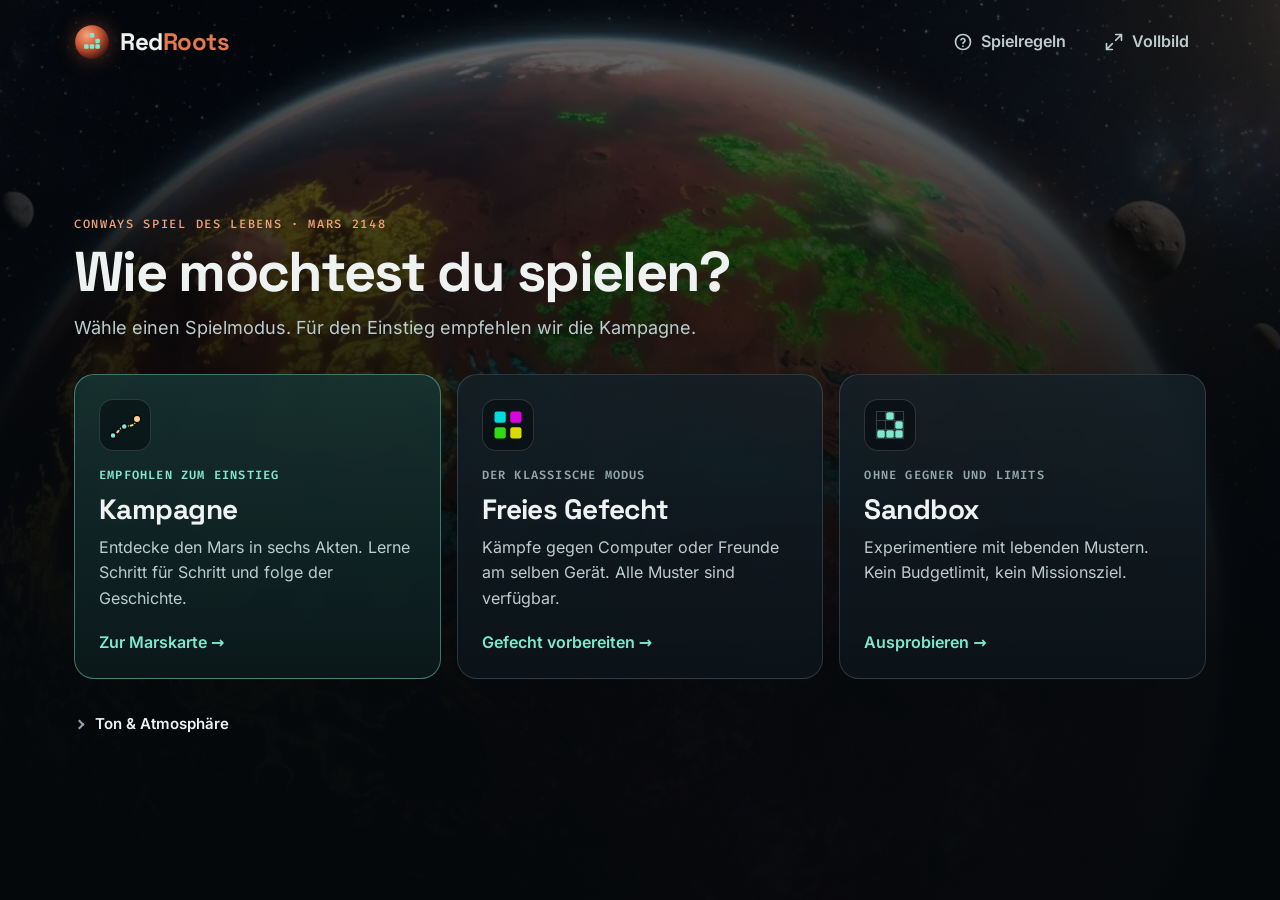
==== commit 7b8c8f54: "Add Act VI "Der erste Frühling" with five missions of care Five new missions after the Act V decisio" ====
--- a/index.html
+++ b/index.html
@@ -82,7 +82,7 @@
                         <span class="mode-icon" aria-hidden="true"><svg viewBox="0 0 48 48"><path class="mi-route" d="M8 38c6-2 8-10 15-12s12 2 17-10" /><circle class="mi-node mi-done" cx="8" cy="38" r="4" /><circle class="mi-node mi-done" cx="23" cy="26" r="4" /><circle class="mi-node mi-next" cx="40" cy="16" r="5" /></svg></span>
                         <small class="mode-eyebrow">Empfohlen zum Einstieg</small>
                         <strong class="mode-title">Kampagne</strong>
-                        <span class="mode-desc">Entdecke den Mars in fünf Akten. Lerne Schritt für Schritt und folge der Geschichte.</span>
+                        <span class="mode-desc">Entdecke den Mars in sechs Akten. Lerne Schritt für Schritt und folge der Geschichte.</span>
                         <span id="campaignProgressLine" class="mode-progress" hidden></span>
                         <b class="mode-cta">Zur Marskarte <span aria-hidden="true">→</span></b>
                     </button>
@@ -343,6 +343,7 @@
     <script src="js/campaign/Act3.js"></script>
     <script src="js/campaign/Act4.js"></script>
     <script src="js/campaign/Act5.js"></script>
+    <script src="js/campaign/Act6.js"></script>
     <script src="js/campaign/Assistance.js"></script>
     <script src="js/campaign/ObjectiveSystem.js"></script>
     <script src="js/campaign/CampaignManager.js"></script>
--- a/css/style.css
+++ b/css/style.css
@@ -531,6 +531,7 @@
 .campaign-completion h2 { margin-bottom: 8px; font-family: var(--font-display); font-size: 24px; font-weight: 700; color: #c4f1df; }
 .campaign-completion p { margin: 6px 0; font-size: 16px; line-height: 1.6; color: #bdd1cb; }
 .campaign-completion .launch-button { margin-top: 12px; max-width: 420px; }
+.expedition-intro .act-choice { max-width: 640px; margin-top: 6px; padding-left: 12px; border-left: 2px solid rgba(255, 210, 134, .45); color: #e3c9a4; }
 .campaign-completion .quiet-button { display: block; width: 100%; margin-top: 10px; padding: 14px 16px; text-align: left; line-height: 1.55; }
 
 .expedition-layout { display: grid; grid-template-columns: minmax(0, 1.25fr) minmax(390px, 1fr); border: 1px solid #ffffff18; border-radius: var(--r-xl); overflow: hidden; background: rgba(11, 18, 24, .66); box-shadow: var(--shadow-2); }
